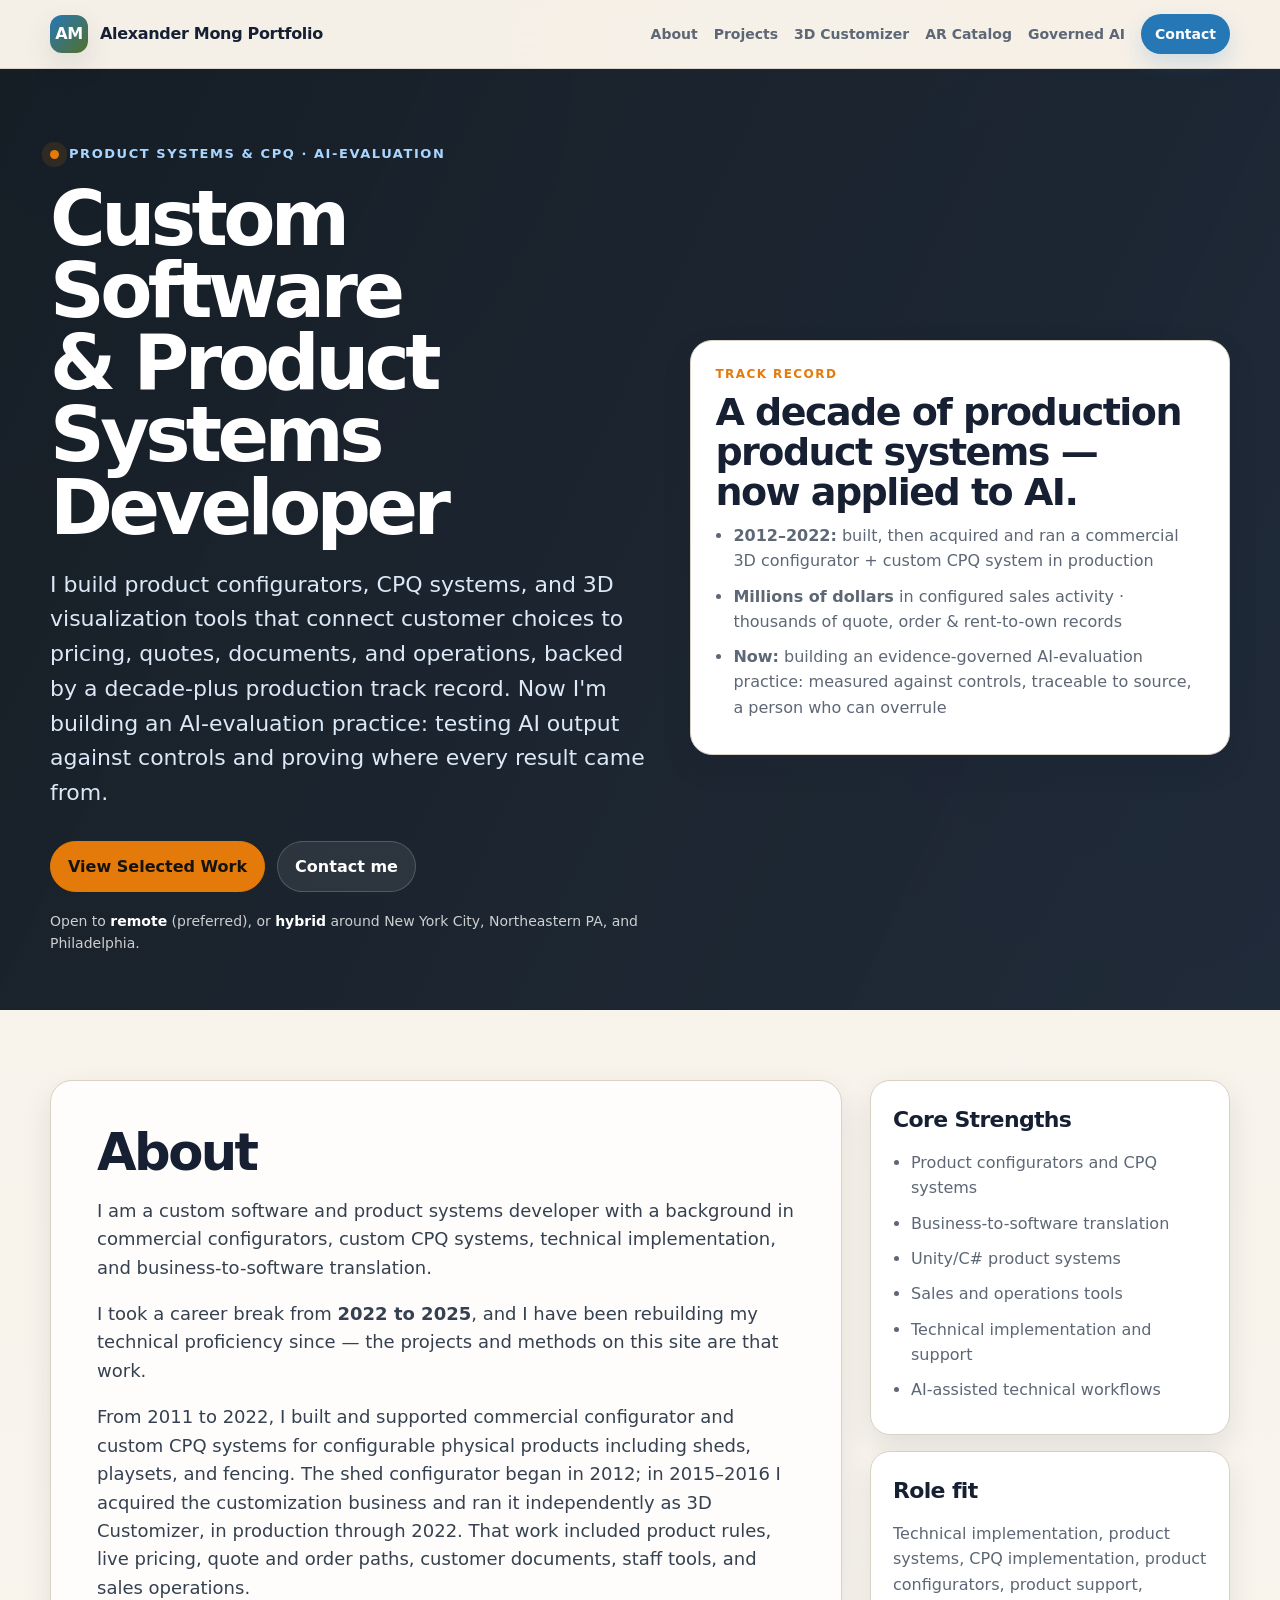
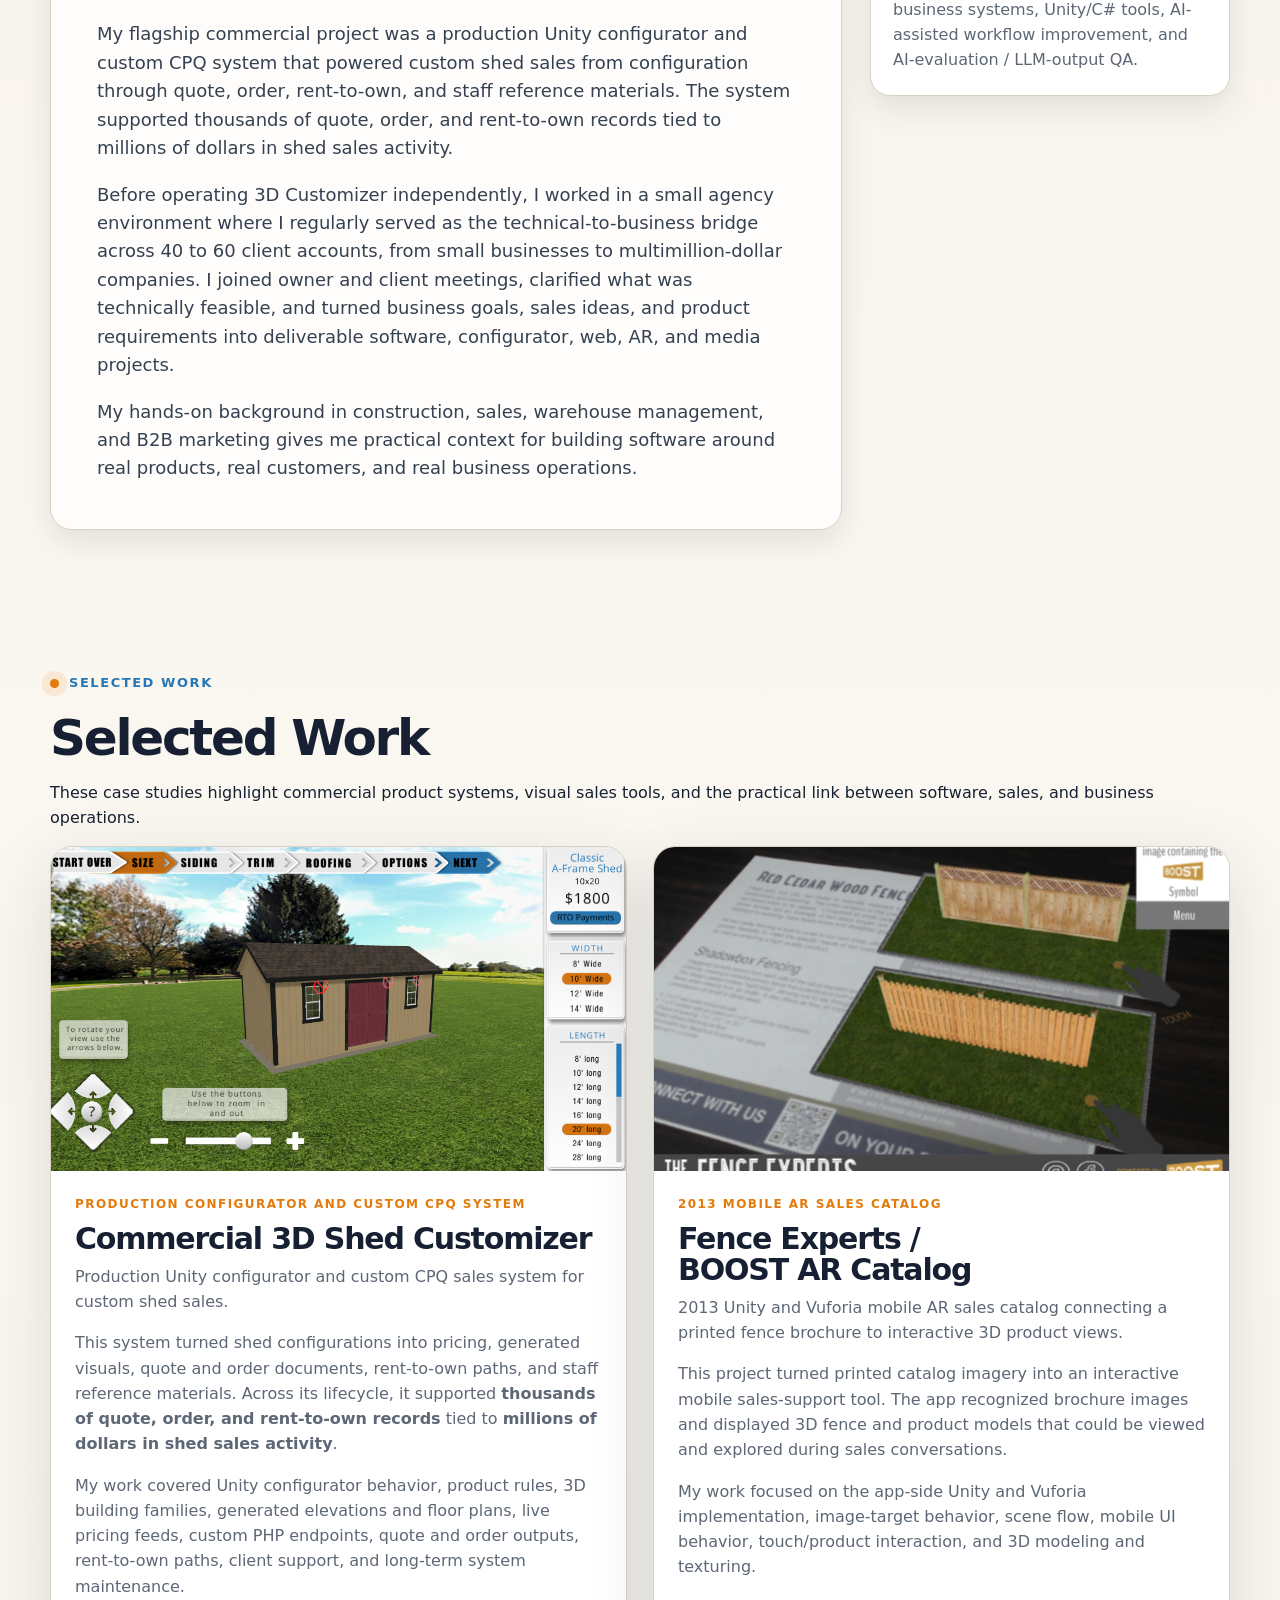
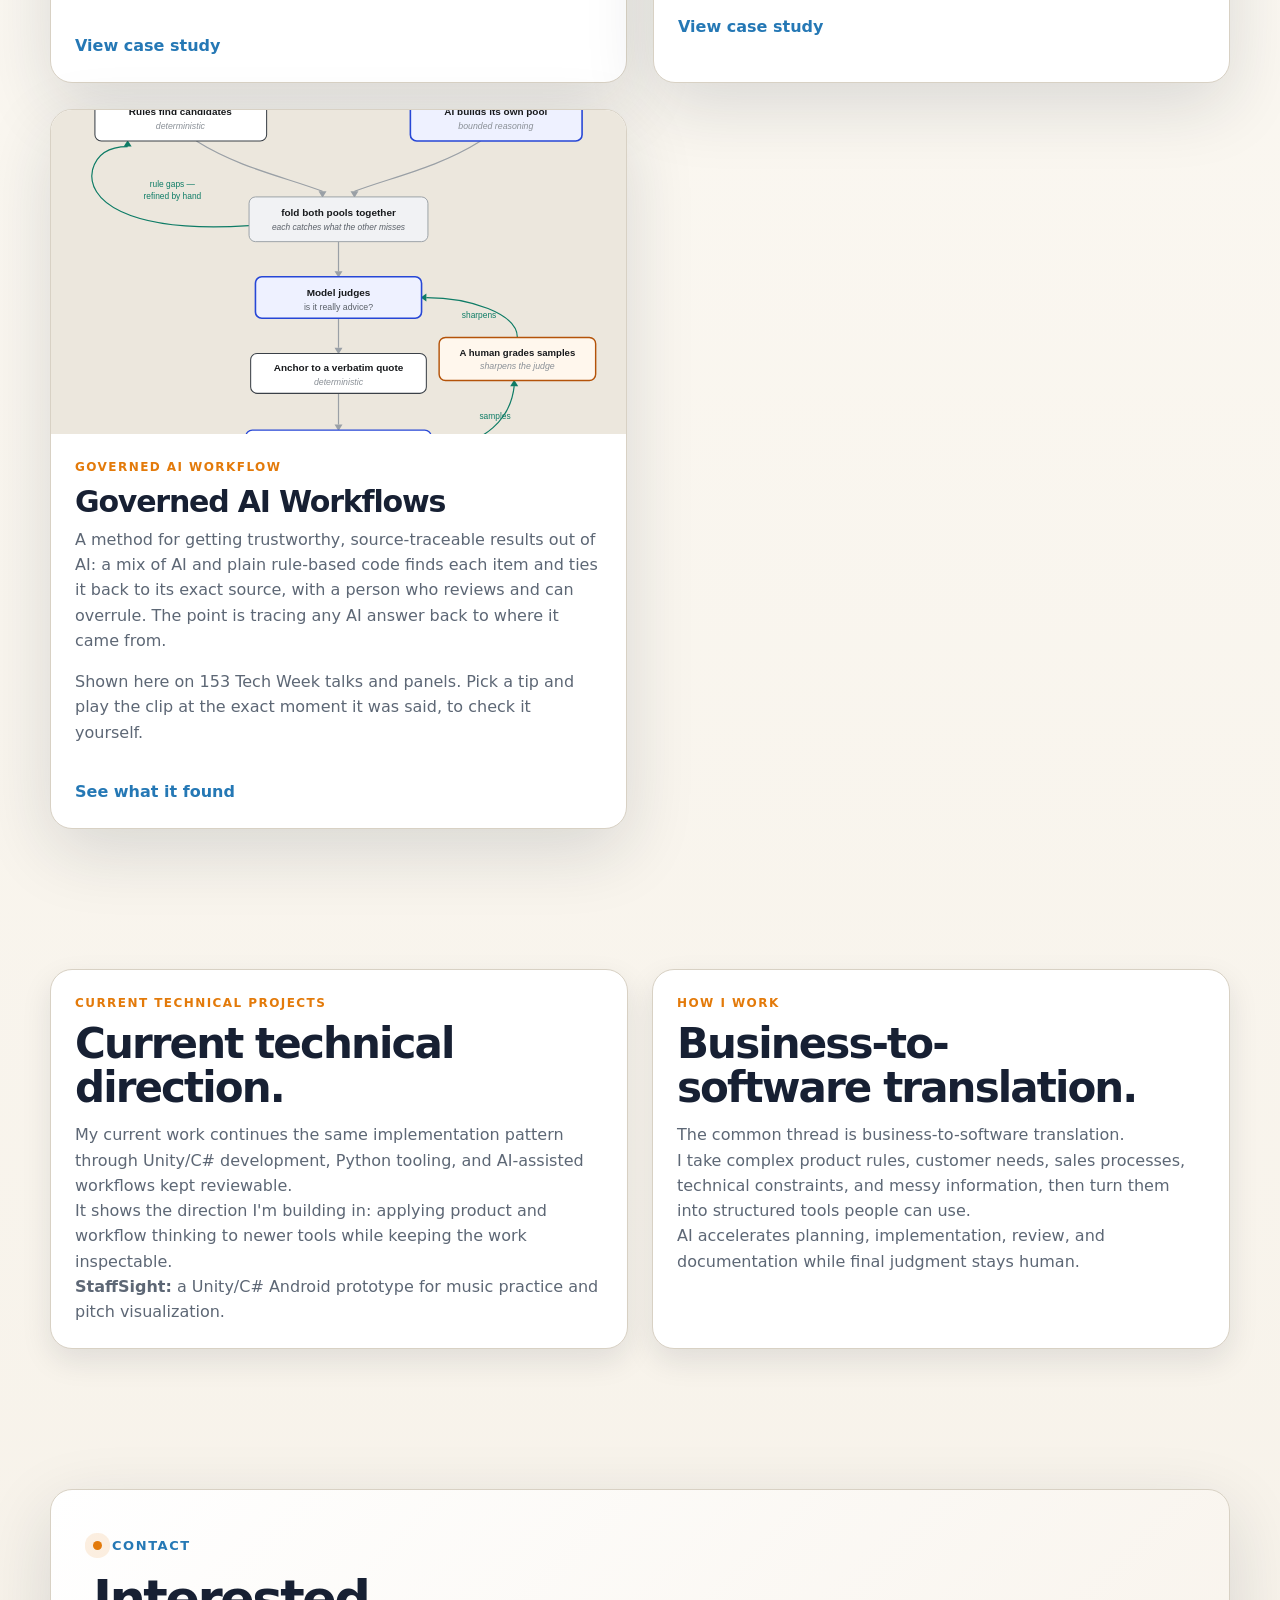
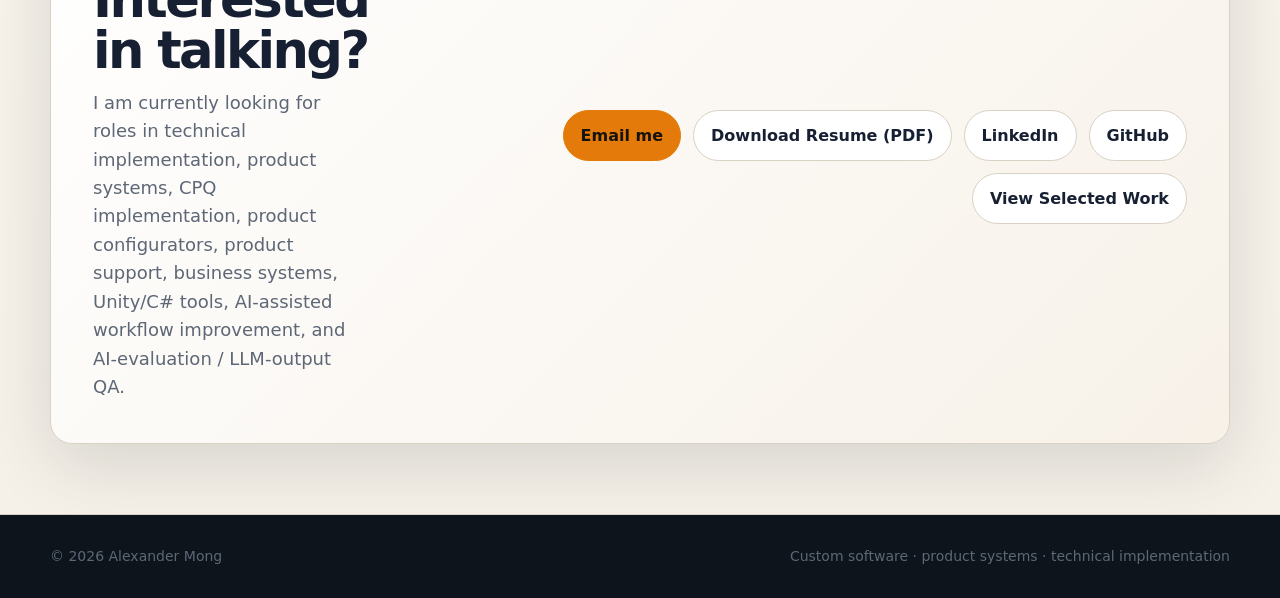
==== index.html @ f83076eb "Update resume and refine portfolio content - Update downloadable resume to the latest version - Home" ====
<!DOCTYPE html>
<html lang="en">
<head>
  <meta charset="utf-8" />
  <meta name="viewport" content="width=device-width, initial-scale=1" />
  <title>Alexander Mong - Custom Software & Product Systems Developer</title>
  <meta name="description" content="Portfolio landing page for Alexander Mong, a custom software and product systems developer focused on product configurators, CPQ systems, 3D product visualization tools, Unity/C# tools, and AI-assisted technical workflows." />
  <link rel="canonical" href="https://alexander-mong.github.io/index.html" />
  <meta property="og:type" content="website" />
  <meta property="og:site_name" content="Alexander Mong Portfolio" />
  <meta property="og:title" content="Alexander Mong - Custom Software & Product Systems Developer" />
  <meta property="og:description" content="Portfolio for Alexander Mong: custom software, product configurators, CPQ systems, 3D product visualization tools, Unity/C# tools, and AI-assisted technical workflows." />
  <meta property="og:url" content="https://alexander-mong.github.io/index.html" />
  <meta property="og:image" content="https://alexander-mong.github.io/assets/images/shed-customizer-3d-configuration.png" />
  <meta name="twitter:card" content="summary_large_image" />
  <meta name="twitter:image" content="https://alexander-mong.github.io/assets/images/shed-customizer-3d-configuration.png" />
  <script type="application/ld+json">
  {
    "@context": "https://schema.org",
    "@graph": [
      {
        "@type": "Person",
        "@id": "https://alexander-mong.github.io/#alex",
        "name": "Alexander Mong",
        "url": "https://alexander-mong.github.io/",
        "jobTitle": "Software & Product-Systems Developer · AI Workflows",
        "email": "alexandermong@gmail.com",
        "description": "Custom software and product-systems developer with a decade of commercial product configurators and custom CPQ systems, now building an AI-evaluation practice: testing AI output against controls and tracing every result to its source.",
        "knowsAbout": ["Product configurators", "Configure-Price-Quote (CPQ)", "Unity/C# product systems", "AI evaluation", "LLM-output QA", "Evidence governance", "Business-to-software translation"],
        "sameAs": ["https://github.com/Alexander-Mong", "https://www.linkedin.com/in/alexander-mong/"]
      },
      {
        "@type": "CreativeWork",
        "name": "Governed AI Workflows",
        "url": "https://alexander-mong.github.io/tech-week-advice.html",
        "creator": { "@id": "https://alexander-mong.github.io/#alex" },
        "about": "An evidence-governed AI text-analysis pipeline: a bounded LLM judge, pre-registered controls, source traceability, and a human who can overrule."
      },
      {
        "@type": "CreativeWork",
        "name": "Commercial 3D Shed Customizer",
        "url": "https://alexander-mong.github.io/projects/commercial-3d-shed-customizer.html",
        "creator": { "@id": "https://alexander-mong.github.io/#alex" },
        "about": "A production Unity/WebGL configurator and custom CPQ system for custom shed sales."
      }
    ]
  }
  </script>
  <link rel="stylesheet" href="assets/css/styles.css" />
</head>
<body id="top">
  <a class="skip-link" href="#main">Skip to content</a>
  <header class="site-header">
    <div class="wrap nav">
      <a class="brand" href="#top" aria-label="Portfolio home"><span class="brand-mark">AM</span><span>Alexander Mong Portfolio</span></a>
      <nav class="navlinks" aria-label="Main navigation">
        <a href="#about">About</a>
        <a href="#projects">Projects</a>
        <a href="projects/commercial-3d-shed-customizer.html">3D Customizer</a>
        <a href="projects/augmented-reality-catalog.html">AR Catalog</a>
        <a href="tech-week-advice.html">Governed AI</a>
        <a class="nav-cta" href="#contact">Contact</a>
      </nav>
    </div>
  </header>

  <main id="main">
    <section class="hero about-hero" id="about">
      <div class="wrap hero-grid about-hero-grid">
        <div>
          <div class="eyebrow">Product Systems &amp; CPQ &middot; AI-Evaluation</div>
          <h1>Custom Software & Product Systems Developer</h1>
          <p class="subtitle">I build product configurators, CPQ systems, and 3D visualization tools that connect customer choices to pricing, quotes, documents, and operations, backed by a decade-plus production track record. Now I'm building an AI-evaluation practice: testing AI output against controls and proving where every result came from.</p>
          <div class="hero-actions">
            <a class="btn primary" href="#projects">View Selected Work</a>
            <a class="btn light" href="#contact">Contact me</a>
          </div>
          <p style="margin:18px 0 0;font-size:14px;color:rgba(255,255,255,.78)">Open to <strong style="color:#fff">remote</strong> (preferred), or <strong style="color:#fff">hybrid</strong> around New York City, Northeastern PA, and Philadelphia.</p>
        </div>
        <aside class="paper-card about-card" aria-label="Track record at a glance">
          <div class="kicker">Track record</div>
          <h2>A decade of production product systems — now applied to AI.</h2>
          <ul class="clean-list">
            <li><strong>2012–2022:</strong> built, then acquired and ran a commercial 3D configurator + custom CPQ system in production</li>
            <li><strong>Millions of dollars</strong> in configured sales activity &middot; thousands of quote, order &amp; rent-to-own records</li>
            <li><strong>Now:</strong> building an evidence-governed AI-evaluation practice: measured against controls, traceable to source, a person who can overrule</li>
          </ul>
        </aside>
      </div>
    </section>

    <section class="section about-main-section">
      <div class="wrap about-layout">
        <article class="about-copy prose-card">
          <h2>About</h2>
          <p>I am a custom software and product systems developer with a background in commercial configurators, custom CPQ systems, technical implementation, and business-to-software translation.</p>

          <p>I took a career break from <strong>2022 to 2025</strong>, and I have been rebuilding my technical proficiency since &mdash; the projects and methods on this site are that work.</p>

          <p>From 2011 to 2022, I built and supported commercial configurator and custom CPQ systems for configurable physical products including sheds, playsets, and fencing. The shed configurator began in 2012; in 2015–2016 I acquired the customization business and ran it independently as 3D Customizer, in production through 2022. That work included product rules, live pricing, quote and order paths, customer documents, staff tools, and sales operations.</p>

          <p>My flagship commercial project was a production Unity configurator and custom CPQ system that powered custom shed sales from configuration through quote, order, rent-to-own, and staff reference materials. The system supported thousands of quote, order, and rent-to-own records tied to millions of dollars in shed sales activity.</p>

          <p>Before operating 3D Customizer independently, I worked in a small agency environment where I regularly served as the technical-to-business bridge across 40 to 60 client accounts, from small businesses to multimillion-dollar companies. I joined owner and client meetings, clarified what was technically feasible, and turned business goals, sales ideas, and product requirements into deliverable software, configurator, web, AR, and media projects.</p>

          <p>My hands-on background in construction, sales, warehouse management, and B2B marketing gives me practical context for building software around real products, real customers, and real business operations.</p>
        </article>

        <aside class="side-panel">
          <div class="side-card">
            <h3>Core Strengths</h3>
            <ul class="clean-list">
              <li>Product configurators and CPQ systems</li>
              <li>Business-to-software translation</li>
              <li>Unity/C# product systems</li>
              <li>Sales and operations tools</li>
              <li>Technical implementation and support</li>
              <li>AI-assisted technical workflows</li>
            </ul>
          </div>
          <div class="side-card">
            <h3>Role fit</h3>
            <p>Technical implementation, product systems, CPQ implementation, product configurators, product support, business systems, Unity/C# tools, AI-assisted workflow improvement, and AI-evaluation / LLM-output QA.</p>
          </div>
        </aside>
      </div>
    </section>

    <section class="section projects-section" id="projects">
      <div class="wrap">
        <div class="section-title">
          <div class="eyebrow dark">Selected Work</div>
          <h2>Selected Work</h2>
          <p>These case studies highlight commercial product systems, visual sales tools, and the practical link between software, sales, and business operations.</p>
        </div>

        <div class="project-grid">
          <article class="project-card feature-card">
            <a href="projects/commercial-3d-shed-customizer.html" aria-label="Open Commercial 3D Shed Customizer case study">
              <img src="assets/images/shed-customizer-3d-configuration.png" alt="3D shed customizer interface showing a configured shed and sales workflow controls." />
            </a>
            <div class="project-card-body">
              <div class="kicker">Production configurator and custom CPQ system</div>
              <h3><a href="projects/commercial-3d-shed-customizer.html">Commercial 3D Shed Customizer</a></h3>
              <p>Production Unity configurator and custom CPQ sales system for custom shed sales.</p>
              <p>This system turned shed configurations into pricing, generated visuals, quote and order documents, rent-to-own paths, and staff reference materials. Across its lifecycle, it supported <strong>thousands of quote, order, and rent-to-own records</strong> tied to <strong>millions of dollars in shed sales activity</strong>.</p>
              <p>My work covered Unity configurator behavior, product rules, 3D building families, generated elevations and floor plans, live pricing feeds, custom PHP endpoints, quote and order outputs, rent-to-own paths, client support, and long-term system maintenance.</p>
              <a class="text-link" href="projects/commercial-3d-shed-customizer.html">View case study</a>
            </div>
          </article>

          <article class="project-card feature-card">
            <a href="projects/augmented-reality-catalog.html" aria-label="Open Fence Experts / BOOST AR Catalog case study">
              <img src="assets/images/ar-catalog/ar-brochure-overlay.png" alt="Mobile augmented reality catalog view showing a fence model over printed brochure imagery." />
            </a>
            <div class="project-card-body">
              <div class="kicker">2013 mobile AR sales catalog</div>
              <h3><a href="projects/augmented-reality-catalog.html">Fence Experts / BOOST AR Catalog</a></h3>
              <p>2013 Unity and Vuforia mobile AR sales catalog connecting a printed fence brochure to interactive 3D product views.</p>
              <p>This project turned printed catalog imagery into an interactive mobile sales-support tool. The app recognized brochure images and displayed 3D fence and product models that could be viewed and explored during sales conversations.</p>
              <p>My work focused on the app-side Unity and Vuforia implementation, image-target behavior, scene flow, mobile UI behavior, touch/product interaction, and 3D modeling and texturing.</p>
              <a class="text-link" href="projects/augmented-reality-catalog.html">View case study</a>
            </div>
          </article>

          <article class="project-card feature-card">
            <a href="tech-week-advice.html" aria-label="Open Governed AI Workflows advice and predictions">
              <img src="projects/governed-ai-workflows/diagrams/division-of-labor.v3.svg" alt="Division-of-labor diagram: deterministic rules and an AI lens fold together, a model judges each candidate, findings are anchored to verbatim quotes, and a person reviews before promotion." />
            </a>
            <div class="project-card-body">
              <div class="kicker">Governed AI workflow</div>
              <h3><a href="tech-week-advice.html">Governed AI Workflows</a></h3>
              <p>A method for getting trustworthy, source-traceable results out of AI: a mix of AI and plain rule-based code finds each item and ties it back to its exact source, with a person who reviews and can overrule. The point is tracing any AI answer back to where it came from.</p>
              <p>Shown here on 153 Tech Week talks and panels. Pick a tip and play the clip at the exact moment it was said, to check it yourself.</p>
              <a class="text-link" href="tech-week-advice.html">See what it found</a>
            </div>
          </article>
        </div>
      </div>
    </section>

    <section class="section current-direction-section">
      <div class="wrap two-col-cards">
        <article class="paper-card light-card">
          <div class="kicker">Current Technical Projects</div>
          <h2>Current technical direction.</h2>
          <p>My current work continues the same implementation pattern through Unity/C# development, Python tooling, and AI-assisted workflows kept reviewable.</p>
          <p>It shows the direction I'm building in: applying product and workflow thinking to newer tools while keeping the work inspectable.</p>
          <p><strong>StaffSight:</strong> a Unity/C# Android prototype for music practice and pitch visualization.</p>
        </article>
        <article class="paper-card light-card">
          <div class="kicker">How I Work</div>
          <h2>Business-to-software translation.</h2>
          <p>The common thread is business-to-software translation.</p>
          <p>I take complex product rules, customer needs, sales processes, technical constraints, and messy information, then turn them into structured tools people can use.</p>
          <p>AI accelerates planning, implementation, review, and documentation while final judgment stays human.</p>
        </article>
      </div>
    </section>

    <section class="section contact-section" id="contact">
      <div class="wrap contact-card">
        <div>
          <div class="eyebrow dark">Contact</div>
          <h2>Interested in talking?</h2>
          <p>I am currently looking for roles in technical implementation, product systems, CPQ implementation, product configurators, product support, business systems, Unity/C# tools, AI-assisted workflow improvement, and AI-evaluation / LLM-output QA.</p>
        </div>
        <div class="contact-actions">
          <a class="btn primary dark-btn" href="mailto:alexandermong@gmail.com">Email me</a>
          <a class="btn outline-btn" href="assets/docs/Alexander_Mong_Resume.pdf">Download Resume (PDF)</a>
          <a class="btn outline-btn" href="https://www.linkedin.com/in/alexander-mong/">LinkedIn</a>
          <a class="btn outline-btn" href="https://github.com/Alexander-Mong">GitHub</a>
          <a class="btn outline-btn" href="#projects">View Selected Work</a>
        </div>
      </div>
    </section>
  </main>

  <footer class="site-footer">
    <div class="wrap footer-inner">
      <span>&copy; 2026 Alexander Mong</span>
      <span>Custom software &middot; product systems &middot; technical implementation</span>
    </div>
  </footer>
</body>
</html>
---- assets/css/styles.css ----
:root{--ink:#172033;--muted:#5d6775;--paper:#f6f1e8;--card:#fff;--line:#d8d1c4;--dark:#101820;--dark2:#172232;--blue:#2578b5;--orange:#e37a0a;--green:#556f2c;--gold:#c99a39;--shadow:0 22px 70px rgba(23,32,51,.14);--softshadow:0 12px 30px rgba(23,32,51,.1);--radius:22px;--max:1180px}*{box-sizing:border-box}html{scroll-behavior:smooth}body{margin:0;color:var(--ink);background:radial-gradient(circle at 13% 0%,rgba(37,120,181,.1),transparent 34rem),radial-gradient(circle at 92% 8%,rgba(37,120,181,.1),transparent 34rem),linear-gradient(180deg,var(--paper),#fbf8f2 52%,var(--paper));font-family:ui-sans-serif,system-ui,-apple-system,BlinkMacSystemFont,"Segoe UI",Roboto,Arial,"Helvetica Neue",sans-serif;line-height:1.58}a{color:inherit;text-decoration:none}img{max-width:100%;display:block}button,input,textarea,select{font:inherit}.wrap{width:min(var(--max),calc(100% - 40px));margin:0 auto}.skip-link{position:absolute;left:-999px;top:12px;background:white;color:var(--ink);padding:10px 14px;border-radius:999px;z-index:999}.skip-link:focus{left:12px}.site-header{position:sticky;top:0;z-index:60;background:rgba(246,241,232,.88);backdrop-filter:blur(16px);border-bottom:1px solid rgba(216,209,196,.86)}.nav{min-height:68px;display:flex;align-items:center;justify-content:space-between;gap:18px}.brand{display:flex;align-items:center;gap:12px;font-weight:850;letter-spacing:-.02em}.brand-mark{width:38px;height:38px;border-radius:12px;background:linear-gradient(135deg,var(--blue),var(--green));color:white;display:grid;place-items:center;box-shadow:var(--softshadow)}.navlinks{display:flex;align-items:center;gap:16px;color:var(--muted);font-size:14px;font-weight:650}.navlinks a:hover{color:var(--blue)}.nav-cta{background:var(--blue);color:white!important;border-radius:999px;padding:9px 14px;box-shadow:0 10px 22px rgba(37,120,181,.18)}.hero{background:linear-gradient(115deg,rgba(16,24,32,.97),rgba(23,34,50,.96)),radial-gradient(circle at 10% 0%,rgba(37,120,181,.22),transparent 28rem);color:white;padding:72px 0 56px;overflow:hidden;position:relative}.hero:after{display:none}.hero-grid{position:relative;z-index:1;display:grid;grid-template-columns:.88fr 1.12fr;gap:44px;align-items:center}.eyebrow{display:inline-flex;align-items:center;gap:10px;color:#a9d6ff;font-size:13px;text-transform:uppercase;letter-spacing:.12em;font-weight:850;margin-bottom:18px}.eyebrow:before{content:"";width:9px;height:9px;border-radius:999px;background:var(--orange);box-shadow:0 0 0 8px rgba(227,122,10,.12)}h1,h2,h3{text-wrap:balance}h1{margin:0;font-size:clamp(42px,6vw,76px);line-height:.95;letter-spacing:-.06em}.subtitle{margin:24px 0 0;color:#dbe8f7;font-size:clamp(18px,2vw,22px);max-width:760px}.hero-actions{display:flex;flex-wrap:wrap;gap:12px;margin-top:30px}.btn{display:inline-flex;align-items:center;justify-content:center;gap:8px;padding:12px 17px;border-radius:999px;border:1px solid rgba(255,255,255,.18);color:white;font-weight:800;transition:transform .16s ease,box-shadow .16s ease,background .16s ease}.btn:hover{transform:translateY(-1px);box-shadow:0 12px 28px rgba(0,0,0,.22)}.btn.primary{background:var(--orange);border-color:var(--orange);color:#16130d}.btn.light{background:rgba(255,255,255,.08)}.badge-row{display:flex;flex-wrap:wrap;gap:8px;margin-top:22px}.badge{display:inline-flex;align-items:center;padding:7px 10px;border-radius:999px;border:1px solid rgba(255,255,255,.16);background:rgba(255,255,255,.07);color:#f4fbff;font-size:12px;font-weight:780}.media-frame{background:white;border:1px solid var(--line);border-radius:var(--radius);padding:10px;box-shadow:var(--softshadow)}.hero .media-frame{background:rgba(255,255,255,.06);border-color:rgba(255,255,255,.16);box-shadow:0 30px 100px rgba(0,0,0,.28)}.media-frame img{width:100%;height:auto;object-fit:contain;border-radius:calc(var(--radius) - 8px);background:transparent}.hero .media-frame img{border:1px solid rgba(255,255,255,.12)}.caption{color:var(--muted);font-size:14px;margin-top:10px}.hero .caption{color:#c8d9ea;margin:11px 3px 0}.zoomable{cursor:zoom-in}.zoom-hint{display:inline-flex;align-items:center;gap:6px;margin-top:8px;color:#1d5f91;font-size:13px;font-weight:750}.section{padding:70px 0}.section.compact{padding:48px 0}.section-head{display:flex;justify-content:space-between;align-items:flex-end;gap:28px;margin-bottom:28px}.kicker{color:var(--blue);font-weight:900;font-size:13px;text-transform:uppercase;letter-spacing:.12em;margin-bottom:9px}h2{margin:0;font-size:clamp(30px,4.2vw,50px);line-height:1.04;letter-spacing:-.045em}h3{letter-spacing:-.025em}.section-note{max-width:440px;color:var(--muted);margin:0}.overview{display:grid;grid-template-columns:.92fr 1.08fr;gap:28px;align-items:start}.lede-card,.paper-card{background:var(--card);border:1px solid var(--line);border-radius:var(--radius);padding:24px;box-shadow:var(--softshadow)}.lede-card p{font-size:18px;color:var(--muted);margin:16px 0 0}.summary-grid{display:grid;grid-template-columns:1fr 1fr;gap:12px}.summary-item{background:#fbf8f2;border:1px solid var(--line);border-radius:18px;padding:16px}.summary-item strong{display:block;margin-bottom:5px}.summary-item span{color:var(--muted);font-size:14px}.example-strip{display:grid;grid-template-columns:repeat(3,1fr);gap:18px;margin-top:28px}.product-card{background:var(--card);border:1px solid var(--line);border-radius:20px;padding:10px;box-shadow:var(--softshadow)}.product-card img{width:100%;height:auto;max-height:235px;object-fit:contain;border-radius:12px}.product-card strong{display:block;margin:12px 4px 3px}.product-card span{color:var(--muted);font-size:14px;display:block;margin:0 4px 4px}.split{display:grid;grid-template-columns:.9fr 1.1fr;gap:24px;align-items:center}.split.reverse{grid-template-columns:1.1fr .9fr}.paper-card h3{margin:0 0 11px;font-size:24px}.paper-card p{color:var(--muted);margin:0 0 14px}.list{margin:0;padding-left:19px;color:var(--muted)}.list li{margin:8px 0}.workflow-grid{display:grid;grid-template-columns:repeat(5,1fr);gap:14px;margin-top:20px}.workflow-card{background:white;border:1px solid var(--line);border-radius:20px;padding:10px;box-shadow:var(--softshadow)}.workflow-card img{width:100%;max-height:145px;height:auto;object-fit:contain;border-radius:12px}.workflow-card strong{display:block;margin:10px 3px 2px;font-size:14px}.workflow-card span{display:block;color:var(--muted);font-size:12.5px;margin:0 3px 3px}.callouts{display:grid;gap:10px;margin-top:18px}.callout{display:grid;grid-template-columns:30px 1fr;gap:12px;background:#fbf8f2;border:1px solid var(--line);border-radius:16px;padding:13px}.icon{width:30px;height:30px;border-radius:999px;display:grid;place-items:center;color:white;background:var(--blue);font-weight:950}.callout:nth-child(2) .icon{background:var(--orange)}.callout:nth-child(3) .icon{background:var(--green)}.callout strong{display:block}.callout span{color:var(--muted);font-size:14px}.output-grid{display:grid;grid-template-columns:1.04fr .96fr;gap:20px;align-items:start}.output-stack{display:grid;gap:20px}.large-output img{max-height:850px;object-fit:contain}.note{background:#fffaf0;color:#6b4a00;border:1px solid #e9ce86;border-radius:16px;padding:12px 14px;font-size:14px;margin-top:16px}.dark-band{background:linear-gradient(135deg,var(--dark),var(--dark2));color:white;padding:68px 0}.dark-band .kicker{color:#a9d6ff}.dark-band .section-note,.dark-band .caption,.dark-band p,.dark-band li{color:#c7d7e8}.dark-band .paper-card{background:rgba(255,255,255,.06);border-color:rgba(255,255,255,.14);box-shadow:0 20px 70px rgba(0,0,0,.22)}.two-col{display:grid;grid-template-columns:1fr 1fr;gap:20px}.owned{border-top:5px solid var(--blue)}.boundary{border-top:5px solid var(--gold)}.lineage{display:grid;grid-template-columns:1.08fr .92fr;gap:24px;align-items:start}.related{display:grid;grid-template-columns:repeat(3,1fr);gap:18px}.related .paper-card{min-height:220px}.tagline{display:inline-flex;padding:6px 10px;border-radius:999px;background:#edf5fb;color:#1d5f91;font-size:12px;font-weight:800;margin-bottom:14px}.contact{text-align:center;padding:78px 0 92px}.contact h2{max-width:820px;margin:0 auto}.contact p{color:var(--muted);max-width:670px;margin:18px auto 26px;font-size:18px}.contact .btn{color:var(--ink);border-color:var(--line);background:white}.contact .btn.primary{color:white;background:var(--blue);border-color:var(--blue)}.site-footer{padding:26px 0;background:#0d141c;color:#b9c7d8;font-size:14px}.footer-row{display:flex;flex-wrap:wrap;justify-content:space-between;gap:16px}.lightbox{position:fixed;inset:0;z-index:200;display:none;align-items:center;justify-content:center;padding:28px;background:rgba(6,10,14,.88)}.lightbox[aria-hidden=false]{display:flex}.lightbox-inner{width:min(96vw,1320px);max-height:92vh;display:grid;gap:12px}.lightbox-top{display:flex;justify-content:space-between;align-items:center;gap:12px;color:white}.lightbox-title{margin:0;font-size:16px;font-weight:780}.lightbox-close{border:1px solid rgba(255,255,255,.28);background:rgba(255,255,255,.08);color:white;border-radius:999px;padding:9px 13px;cursor:pointer}.lightbox-close:hover{background:rgba(255,255,255,.16)}.lightbox-img-wrap{background:white;border-radius:18px;padding:10px;overflow:auto;max-height:calc(92vh - 62px)}.lightbox img{width:auto;max-width:100%;max-height:calc(92vh - 88px);object-fit:contain;margin:0 auto;border-radius:10px}.lightbox-caption{color:#d7e4f2;margin:0;font-size:14px}@media(max-width:1080px){.nav{flex-wrap:wrap;padding:10px 0;min-height:0;gap:10px}.navlinks{display:flex;flex-wrap:wrap;gap:6px;width:100%;font-size:12.5px;padding-bottom:2px}.navlinks a{padding:6px 11px;border-radius:999px;border:1px solid rgba(216,209,196,.7);background:rgba(255,255,255,.7);white-space:nowrap;box-shadow:none}.navlinks .nav-cta{background:var(--blue);color:white!important;border-color:var(--blue);padding:6px 12px}.hero-grid,.overview,.split,.split.reverse,.output-grid,.lineage,.two-col{grid-template-columns:1fr}.workflow-grid{grid-template-columns:1fr 1fr}.related{grid-template-columns:1fr}}@media(max-width:680px){.wrap{width:min(var(--max),calc(100% - 24px))}.hero{padding:48px 0 42px}.section{padding:48px 0}.section-head{display:block}.section-note{margin-top:12px}.summary-grid,.example-strip,.workflow-grid{grid-template-columns:1fr}.media-frame,.product-card,.workflow-card{padding:7px}}


/* AR Catalog page additions */
.hero.ar-hero{background:linear-gradient(115deg,rgba(15,22,29,.98),rgba(24,34,45,.96)),radial-gradient(circle at 78% 8%,rgba(201,154,57,.18),transparent 28rem),radial-gradient(circle at 12% 20%,rgba(85,111,44,.18),transparent 30rem)}
.hero.ar-hero h1{max-width:760px}.source-list{display:grid;gap:8px;margin:16px 0 0;padding:0;list-style:none}.source-list li{border:1px solid var(--line);background:#fff;padding:12px 14px;border-radius:14px;color:var(--muted);font-size:14px}.source-list a{color:#1d5f91;font-weight:800;text-decoration:underline;text-underline-offset:3px}.simple-flow{display:grid;grid-template-columns:repeat(5,1fr);gap:12px;margin:20px 0}.flow-step{position:relative;background:#fff;border:1px solid var(--line);border-radius:18px;padding:16px;box-shadow:var(--softshadow);min-height:124px}.flow-step:not(:last-child):after{content:"→";position:absolute;right:-16px;top:42%;font-size:24px;color:var(--gold);font-weight:900;z-index:2}.flow-num{display:inline-grid;place-items:center;width:30px;height:30px;border-radius:999px;background:var(--green);color:#fff;font-weight:900;margin-bottom:10px}.flow-step strong{display:block;line-height:1.2}.flow-step span{display:block;color:var(--muted);font-size:13px;margin-top:6px}.at-a-glance{display:grid;grid-template-columns:repeat(4,1fr);gap:12px}.glance-item{background:#fbf8f2;border:1px solid var(--line);border-radius:18px;padding:15px}.glance-item strong{display:block;font-size:13px;text-transform:uppercase;letter-spacing:.08em;color:var(--blue);margin-bottom:5px}.glance-item span{color:var(--ink);font-weight:700}.media-row{display:grid;grid-template-columns:repeat(3,1fr);gap:18px;align-items:start}.launch-note{background:#fff;border:1px solid var(--line);border-radius:var(--radius);padding:18px;box-shadow:var(--softshadow)}.launch-note blockquote{margin:0;padding:0 0 0 16px;border-left:4px solid var(--gold);color:var(--ink);font-size:18px;line-height:1.45}.launch-note .date{margin-top:12px;color:var(--muted);font-size:14px;font-weight:750}.video-note{border:2px dashed rgba(37,120,181,.35);background:linear-gradient(135deg,#fff,#f4f8fb);border-radius:var(--radius);padding:28px;text-align:center;box-shadow:var(--softshadow)}.video-note .play{width:72px;height:72px;border-radius:999px;background:var(--blue);color:#fff;display:grid;place-items:center;margin:0 auto 14px;font-size:30px;box-shadow:0 12px 30px rgba(37,120,181,.22)}.video-note p{color:var(--muted);max-width:650px;margin:8px auto}.timeline-mini{display:grid;grid-template-columns:repeat(3,1fr);gap:14px;margin-top:18px}.timeline-mini div{background:rgba(255,255,255,.06);border:1px solid rgba(255,255,255,.14);border-radius:18px;padding:16px}.timeline-mini strong{display:block;color:white;font-size:20px}.timeline-mini span{color:#c7d7e8;font-size:14px}.source-note{font-size:13px;color:#c7d7e8;margin-top:20px}.source-note a{color:#dceeff;text-decoration:underline;text-underline-offset:3px}.status-note{background:#eef5ed;border:1px solid #c8dabb;color:#354727;border-radius:16px;padding:13px 15px;margin-top:18px;font-size:14px}.footnote{font-size:13px;color:var(--muted)}.inline-link{color:#1d5f91;text-decoration:underline;text-underline-offset:3px;font-weight:800}.related .paper-card a{color:#1d5f91;text-decoration:underline;text-underline-offset:3px;font-weight:800}.site-note{background:#fffaf0;border:1px solid #e9ce86;color:#6b4a00;border-radius:16px;padding:12px 14px;font-size:14px;margin-top:14px}
@media(max-width:1080px){.at-a-glance{grid-template-columns:1fr 1fr}.media-row,.simple-flow,.timeline-mini{grid-template-columns:1fr}.flow-step:not(:last-child):after{content:"↓";right:auto;left:50%;transform:translateX(-50%);top:auto;bottom:-22px;background:#fbf8f2;border-radius:999px;padding:0 7px}.simple-flow{gap:24px}}
@media(max-width:680px){.at-a-glance{grid-template-columns:1fr}.media-row{gap:14px}.video-note{padding:20px}.timeline-mini strong{font-size:18px}}

/* AR Catalog focused page updates */
.hero-copy{color:#dbe8f7;margin:18px 0 0;max-width:740px}.hero-media img{max-height:620px;object-fit:contain}.snapshot-mini{display:grid;grid-template-columns:1fr 1fr;gap:10px;margin-top:22px}.snapshot-mini div{border:1px solid rgba(255,255,255,.16);background:rgba(255,255,255,.07);border-radius:16px;padding:12px}.snapshot-mini strong{display:block;color:#a9d6ff;font-size:12px;text-transform:uppercase;letter-spacing:.08em;margin-bottom:4px}.snapshot-mini span{display:block;color:#f4fbff;font-size:13px;line-height:1.35}.section-intro{max-width:860px;color:var(--muted);margin:0 0 22px}.video-layout{display:grid;grid-template-columns:1.15fr .85fr;gap:22px;align-items:start}.video-card{margin:0;background:rgba(255,255,255,.06);border:1px solid rgba(255,255,255,.14);border-radius:var(--radius);padding:10px;box-shadow:0 22px 70px rgba(0,0,0,.2)}.video-card video{width:100%;display:block;border-radius:calc(var(--radius) - 8px);background:#000}.flow-card h3{margin-top:0}.flow-row{display:grid;gap:10px;margin-top:16px}.flow-row span{position:relative;display:block;background:#fbf8f2;border:1px solid var(--line);border-radius:14px;padding:11px 12px;font-weight:800;color:var(--ink)}.flow-row span:not(:last-child)::after{content:"↓";position:absolute;right:14px;color:var(--gold);font-weight:950}.two-cards{grid-template-columns:1fr 1fr}.two-cards .product-card img{max-height:360px}.rollout-frame img{max-height:650px;object-fit:contain}.related-single{max-width:760px}.dark-band .flow-card{background:rgba(255,255,255,.95);color:var(--ink);border-color:rgba(255,255,255,.25)}.dark-band .flow-card p{color:var(--muted)}
@media(max-width:1080px){.video-layout{grid-template-columns:1fr}.two-cards{grid-template-columns:1fr}.snapshot-mini{grid-template-columns:1fr 1fr}}
@media(max-width:680px){.snapshot-mini{grid-template-columns:1fr}.hero-copy{font-size:15px}.two-cards .product-card img{max-height:none}}


/* AR Catalog: compact responsive process strip */
.flow-strip{
  display:flex;
  align-items:stretch;
  gap:8px;
  margin-top:18px;
  width:100%;
}
.flow-step{
  flex:1 1 0;
  min-width:0;
  background:#fbf8f2;
  border:1px solid var(--line);
  border-radius:16px;
  padding:12px 10px;
  color:var(--ink);
  font-weight:850;
  line-height:1.18;
  text-align:center;
  display:flex;
  flex-direction:column;
  align-items:center;
  justify-content:center;
  gap:6px;
  box-shadow:0 8px 24px rgba(31,47,66,.08);
}
.step-num{
  width:24px;
  height:24px;
  border-radius:999px;
  display:grid;
  place-items:center;
  background:var(--gold);
  color:#261800;
  font-size:12px;
  font-weight:950;
}
.flow-arrow{
  display:flex;
  align-items:center;
  justify-content:center;
  color:var(--gold);
  font-size:24px;
  font-weight:950;
  padding:0 1px;
}
@media(max-width:980px){
  .flow-strip{flex-direction:column;gap:8px;max-width:520px;margin-left:auto;margin-right:auto;}
  .flow-arrow{transform:rotate(90deg);font-size:20px;height:12px;}
  .flow-step{flex-direction:row;text-align:left;justify-content:flex-start;padding:11px 13px;}
}


/* AR Catalog: give workflow the full demo width instead of squeezing it beside the video */
.video-layout.flow-below{
  grid-template-columns:1fr;
  max-width:1040px;
  margin:0 auto;
}
.video-layout.flow-below .flow-card{
  margin-top:0;
}
.video-layout.flow-below .flow-card h3,
.video-layout.flow-below .flow-card p{
  max-width:860px;
}


/* About landing page additions */
.about-hero-grid{grid-template-columns:1.05fr .95fr}.about-card{color:var(--ink)}.about-card h2{margin:6px 0 10px;font-size:clamp(26px,3vw,38px);line-height:1.05;letter-spacing:-.04em}.about-card p{color:var(--muted);margin:0}.dark-badges .badge{background:#eef4f8;border-color:#d7e4ec;color:#284256}.eyebrow.dark{color:var(--blue)}.eyebrow.dark:before{background:var(--orange)}.about-main-section{padding-top:70px}.about-layout{display:grid;grid-template-columns:minmax(0,1fr) 360px;gap:28px;align-items:start}.prose-card{background:rgba(255,255,255,.82);border:1px solid var(--line);border-radius:var(--radius);box-shadow:var(--softshadow);padding:clamp(24px,4vw,46px)}.prose-card h2{margin:0 0 18px;font-size:clamp(34px,4vw,52px);letter-spacing:-.05em;line-height:1}.prose-card p{font-size:18px;color:#354150;margin:0 0 18px}.prose-card p:last-child{margin-bottom:0}.side-panel{display:grid;gap:16px;position:sticky;top:88px}.side-card{background:#fff;border:1px solid var(--line);border-radius:20px;box-shadow:var(--softshadow);padding:22px}.side-card h3{margin:0 0 12px;font-size:22px;letter-spacing:-.03em}.side-card p{color:var(--muted);margin:0}.clean-list{margin:0;padding-left:18px;color:var(--muted)}.clean-list li{margin:0 0 10px}.projects-section{padding-top:70px}.project-grid{display:grid;grid-template-columns:repeat(2,minmax(0,1fr));gap:26px}.feature-card{overflow:hidden;background:white;border:1px solid var(--line);border-radius:var(--radius);box-shadow:var(--shadow)}.feature-card>a img{width:100%;aspect-ratio:16/9;object-fit:cover;background:#ece7dd}.project-card-body{padding:24px}.project-card-body h3{font-size:30px;line-height:1.04;letter-spacing:-.04em;margin:8px 0 10px}.project-card-body p{color:var(--muted);margin:0 0 16px}.text-link{display:inline-flex;margin-top:18px;font-weight:850;color:var(--blue)}.two-col-cards{display:grid;grid-template-columns:repeat(2,minmax(0,1fr));gap:24px}.light-card{color:var(--ink)}.light-card h2{font-size:clamp(28px,3.3vw,42px);line-height:1.05;letter-spacing:-.045em;margin:8px 0 12px}.light-card p{color:var(--muted);margin:0}.contact-card{display:grid;grid-template-columns:1fr auto;gap:28px;align-items:center;background:linear-gradient(135deg,#fff,#f7f1e8);border:1px solid var(--line);border-radius:var(--radius);box-shadow:var(--shadow);padding:clamp(24px,4vw,42px)}.contact-card h2{font-size:clamp(32px,4vw,52px);line-height:1;letter-spacing:-.05em;margin:0 0 12px}.contact-card p{max-width:760px;margin:0;color:var(--muted);font-size:18px}.contact-actions{display:flex;flex-wrap:wrap;gap:12px;justify-content:flex-end}.dark-btn{border-color:var(--orange)!important}.outline-btn{color:var(--ink);border-color:var(--line);background:white}.site-footer{padding:30px 0;border-top:1px solid var(--line);color:var(--muted)}.footer-inner{display:flex;justify-content:space-between;gap:16px;flex-wrap:wrap;font-size:14px}.kicker{font-size:12px;text-transform:uppercase;letter-spacing:.12em;font-weight:850;color:var(--orange)}
@media (max-width: 920px){.about-hero-grid,.about-layout,.project-grid,.two-col-cards,.contact-card{grid-template-columns:1fr}.side-panel{position:static}.contact-actions{justify-content:flex-start}.navlinks{gap:10px;flex-wrap:wrap;justify-content:flex-end}.hero{padding:56px 0 44px}}
@media (max-width: 620px){html,body{max-width:100%;overflow-x:hidden}.wrap{width:calc(100vw - 28px);max-width:calc(100vw - 28px)}.nav{align-items:flex-start;flex-direction:column;padding:12px 0}.navlinks{justify-content:flex-start;width:100%;max-width:100%;flex-wrap:wrap}.navlinks a{white-space:normal}h1{font-size:clamp(34px,10vw,40px);line-height:1.05;letter-spacing:-.035em}.prose-card,.side-card,.contact-card{border-radius:18px}.prose-card p{font-size:16.5px}.hero .subtitle,.about-card p,.prose-card p,.side-card p,.clean-list,.project-card-body p,.light-card p,.contact-card p{overflow-wrap:break-word}.project-card-body h3{font-size:26px}}
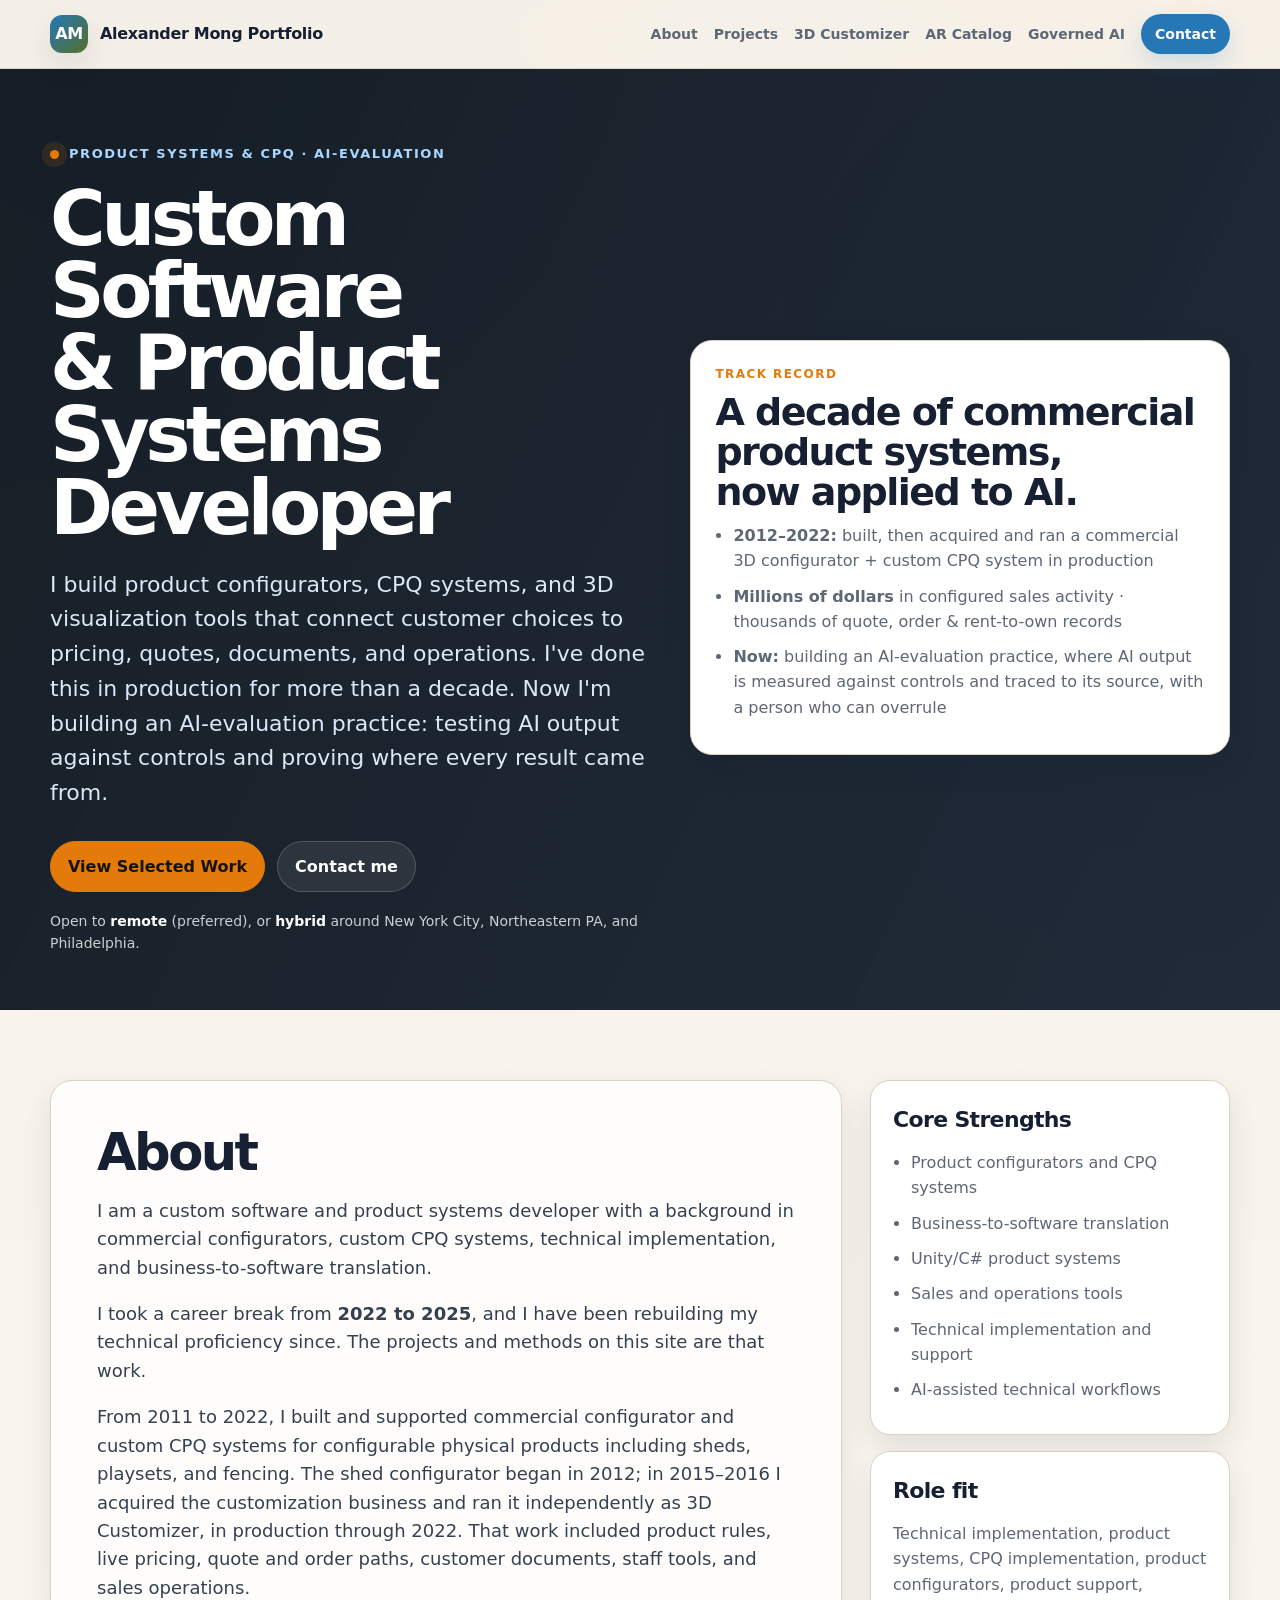
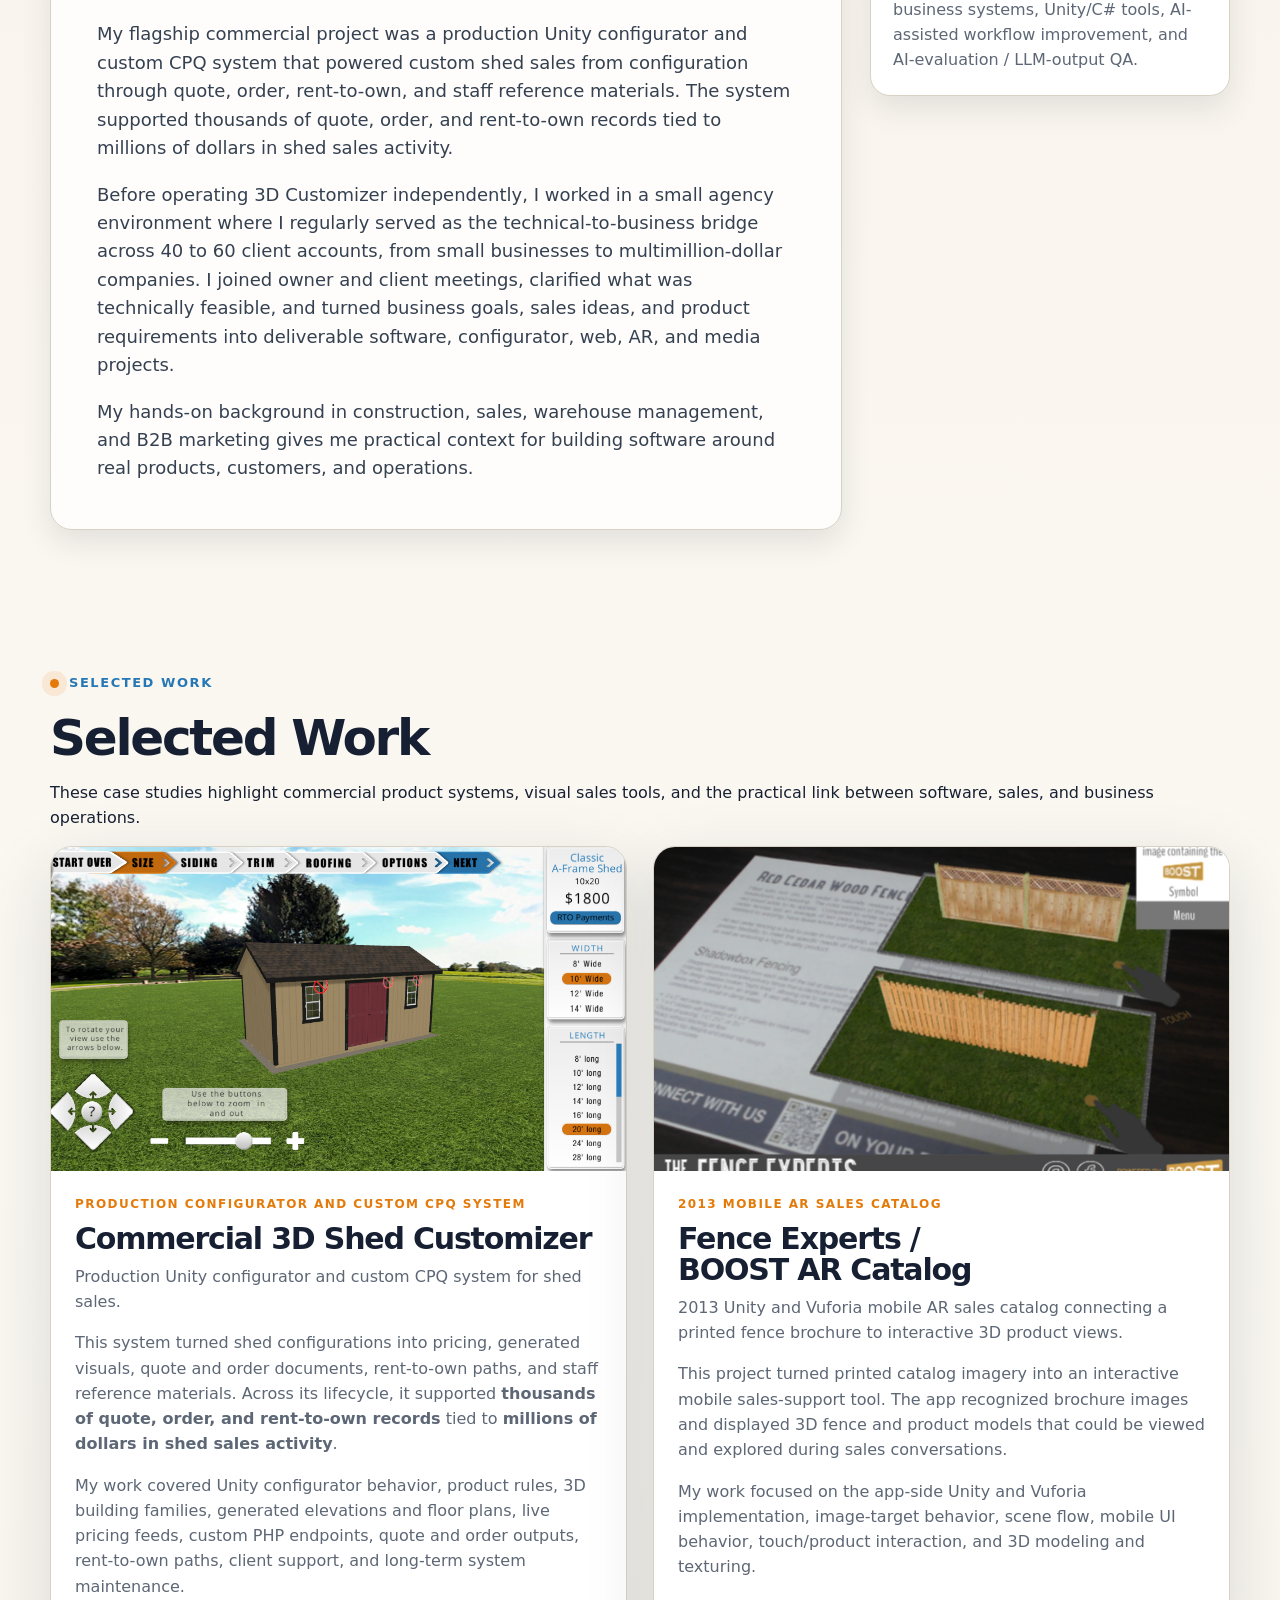
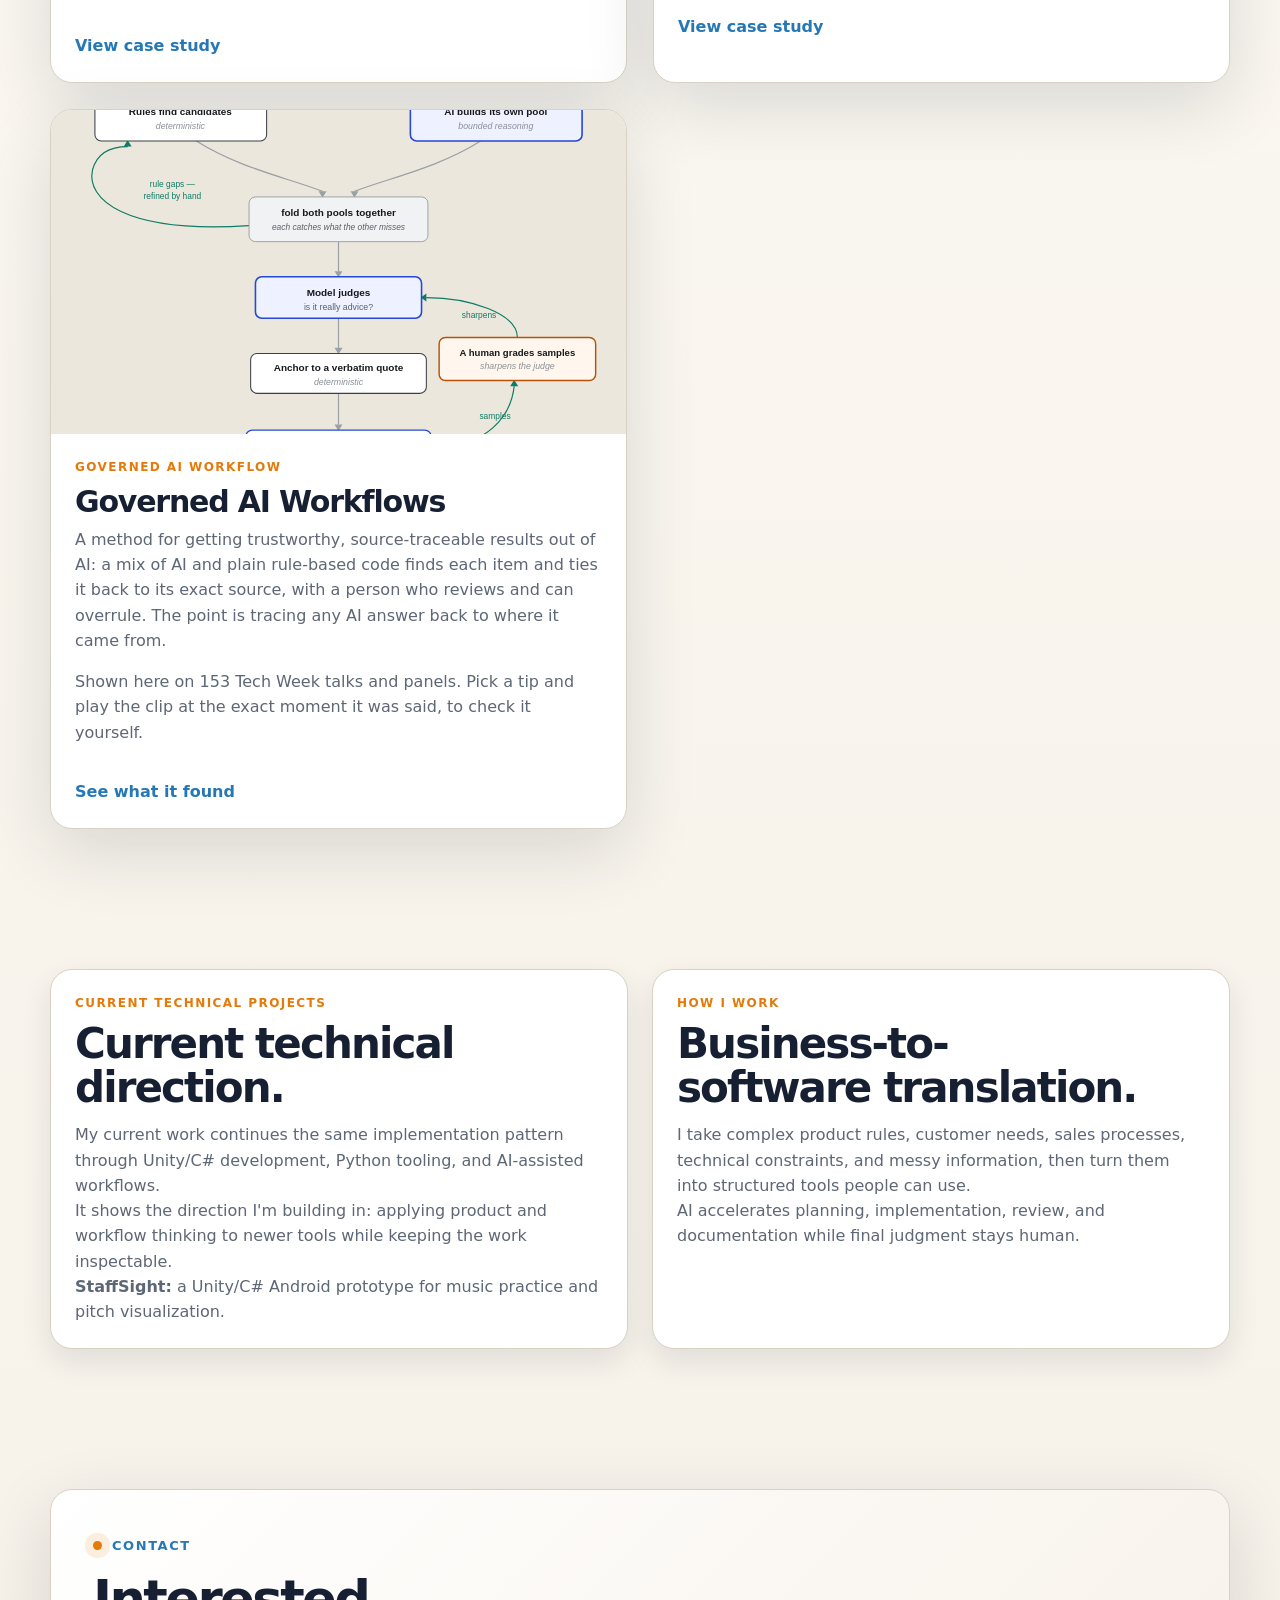
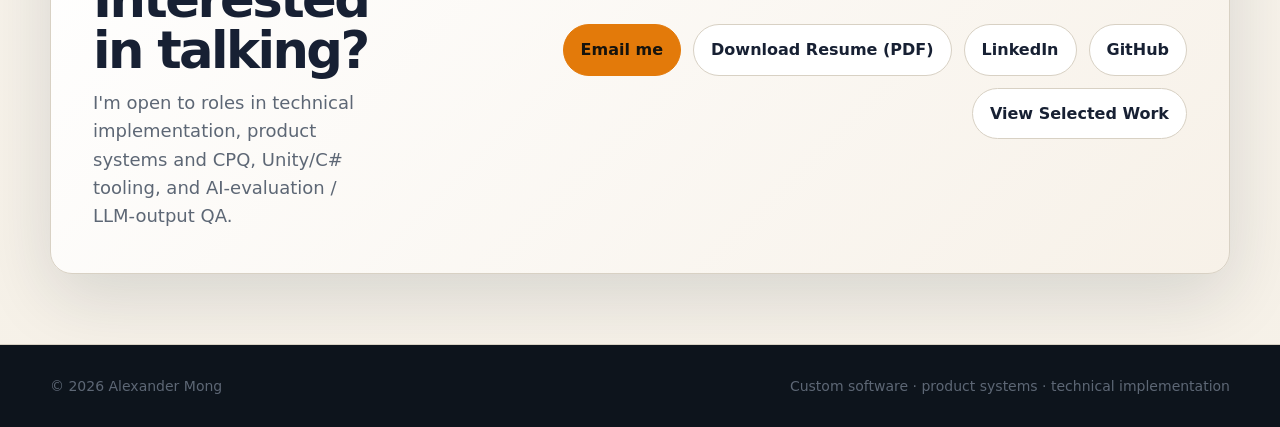
==== commit af63b00b: "Tighten homepage copy" ====
--- a/index.html
+++ b/index.html
@@ -70,7 +70,7 @@
         <div>
           <div class="eyebrow">Product Systems &amp; CPQ &middot; AI-Evaluation</div>
           <h1>Custom Software & Product Systems Developer</h1>
-          <p class="subtitle">I build product configurators, CPQ systems, and 3D visualization tools that connect customer choices to pricing, quotes, documents, and operations, backed by a decade-plus production track record. Now I'm building an AI-evaluation practice: testing AI output against controls and proving where every result came from.</p>
+          <p class="subtitle">I build product configurators, CPQ systems, and 3D visualization tools that connect customer choices to pricing, quotes, documents, and operations. I've done this in production for more than a decade. Now I'm building an AI-evaluation practice: testing AI output against controls and proving where every result came from.</p>
           <div class="hero-actions">
             <a class="btn primary" href="#projects">View Selected Work</a>
             <a class="btn light" href="#contact">Contact me</a>
@@ -79,11 +79,11 @@
         </div>
         <aside class="paper-card about-card" aria-label="Track record at a glance">
           <div class="kicker">Track record</div>
-          <h2>A decade of production product systems — now applied to AI.</h2>
+          <h2>A decade of commercial product systems, now applied to AI.</h2>
           <ul class="clean-list">
             <li><strong>2012–2022:</strong> built, then acquired and ran a commercial 3D configurator + custom CPQ system in production</li>
             <li><strong>Millions of dollars</strong> in configured sales activity &middot; thousands of quote, order &amp; rent-to-own records</li>
-            <li><strong>Now:</strong> building an evidence-governed AI-evaluation practice: measured against controls, traceable to source, a person who can overrule</li>
+            <li><strong>Now:</strong> building an AI-evaluation practice, where AI output is measured against controls and traced to its source, with a person who can overrule</li>
           </ul>
         </aside>
       </div>
@@ -95,7 +95,7 @@
           <h2>About</h2>
           <p>I am a custom software and product systems developer with a background in commercial configurators, custom CPQ systems, technical implementation, and business-to-software translation.</p>
 
-          <p>I took a career break from <strong>2022 to 2025</strong>, and I have been rebuilding my technical proficiency since &mdash; the projects and methods on this site are that work.</p>
+          <p>I took a career break from <strong>2022 to 2025</strong>, and I have been rebuilding my technical proficiency since. The projects and methods on this site are that work.</p>
 
           <p>From 2011 to 2022, I built and supported commercial configurator and custom CPQ systems for configurable physical products including sheds, playsets, and fencing. The shed configurator began in 2012; in 2015–2016 I acquired the customization business and ran it independently as 3D Customizer, in production through 2022. That work included product rules, live pricing, quote and order paths, customer documents, staff tools, and sales operations.</p>
 
@@ -103,7 +103,7 @@
 
           <p>Before operating 3D Customizer independently, I worked in a small agency environment where I regularly served as the technical-to-business bridge across 40 to 60 client accounts, from small businesses to multimillion-dollar companies. I joined owner and client meetings, clarified what was technically feasible, and turned business goals, sales ideas, and product requirements into deliverable software, configurator, web, AR, and media projects.</p>
 
-          <p>My hands-on background in construction, sales, warehouse management, and B2B marketing gives me practical context for building software around real products, real customers, and real business operations.</p>
+          <p>My hands-on background in construction, sales, warehouse management, and B2B marketing gives me practical context for building software around real products, customers, and operations.</p>
         </article>
 
         <aside class="side-panel">
@@ -142,7 +142,7 @@
             <div class="project-card-body">
               <div class="kicker">Production configurator and custom CPQ system</div>
               <h3><a href="projects/commercial-3d-shed-customizer.html">Commercial 3D Shed Customizer</a></h3>
-              <p>Production Unity configurator and custom CPQ sales system for custom shed sales.</p>
+              <p>Production Unity configurator and custom CPQ system for shed sales.</p>
               <p>This system turned shed configurations into pricing, generated visuals, quote and order documents, rent-to-own paths, and staff reference materials. Across its lifecycle, it supported <strong>thousands of quote, order, and rent-to-own records</strong> tied to <strong>millions of dollars in shed sales activity</strong>.</p>
               <p>My work covered Unity configurator behavior, product rules, 3D building families, generated elevations and floor plans, live pricing feeds, custom PHP endpoints, quote and order outputs, rent-to-own paths, client support, and long-term system maintenance.</p>
               <a class="text-link" href="projects/commercial-3d-shed-customizer.html">View case study</a>
@@ -184,14 +184,13 @@
         <article class="paper-card light-card">
           <div class="kicker">Current Technical Projects</div>
           <h2>Current technical direction.</h2>
-          <p>My current work continues the same implementation pattern through Unity/C# development, Python tooling, and AI-assisted workflows kept reviewable.</p>
+          <p>My current work continues the same implementation pattern through Unity/C# development, Python tooling, and AI-assisted workflows.</p>
           <p>It shows the direction I'm building in: applying product and workflow thinking to newer tools while keeping the work inspectable.</p>
           <p><strong>StaffSight:</strong> a Unity/C# Android prototype for music practice and pitch visualization.</p>
         </article>
         <article class="paper-card light-card">
           <div class="kicker">How I Work</div>
           <h2>Business-to-software translation.</h2>
-          <p>The common thread is business-to-software translation.</p>
           <p>I take complex product rules, customer needs, sales processes, technical constraints, and messy information, then turn them into structured tools people can use.</p>
           <p>AI accelerates planning, implementation, review, and documentation while final judgment stays human.</p>
         </article>
@@ -203,7 +202,7 @@
         <div>
           <div class="eyebrow dark">Contact</div>
           <h2>Interested in talking?</h2>
-          <p>I am currently looking for roles in technical implementation, product systems, CPQ implementation, product configurators, product support, business systems, Unity/C# tools, AI-assisted workflow improvement, and AI-evaluation / LLM-output QA.</p>
+          <p>I'm open to roles in technical implementation, product systems and CPQ, Unity/C# tooling, and AI-evaluation / LLM-output QA.</p>
         </div>
         <div class="contact-actions">
           <a class="btn primary dark-btn" href="mailto:alexandermong@gmail.com">Email me</a>
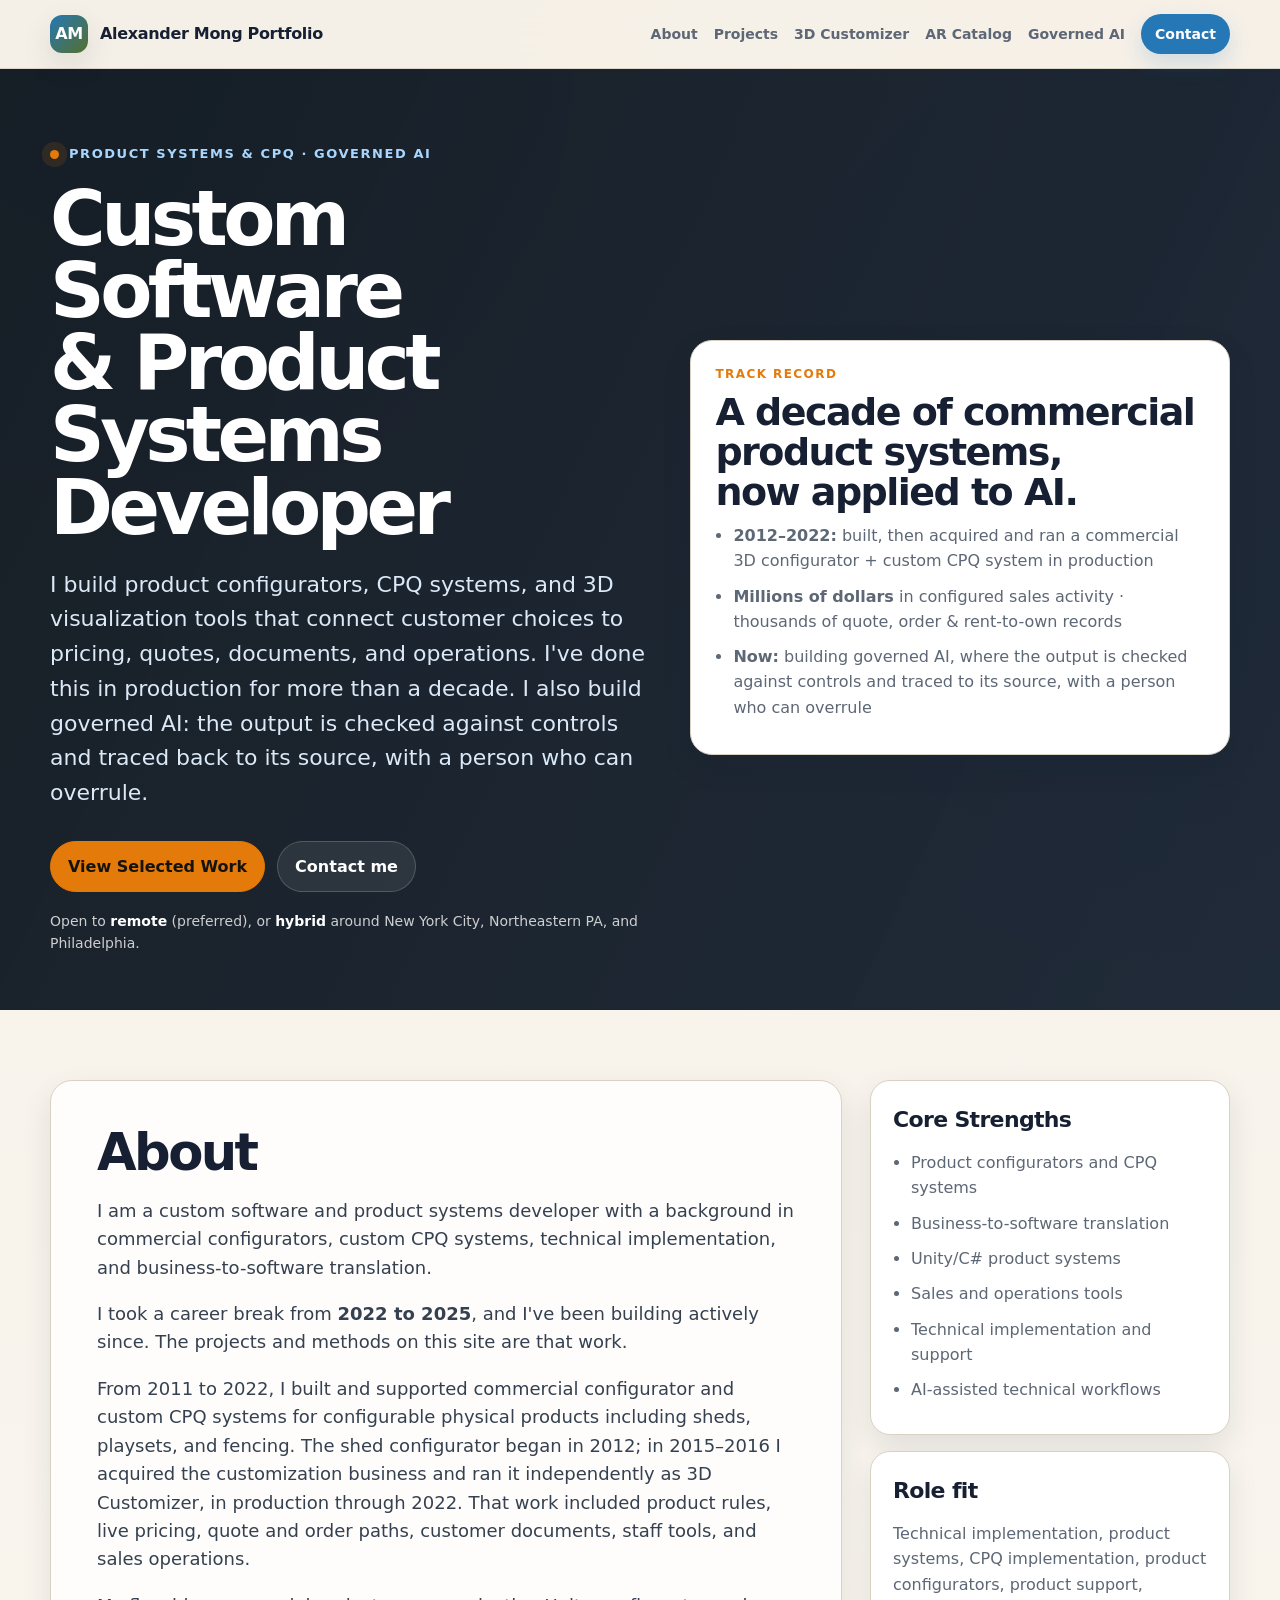
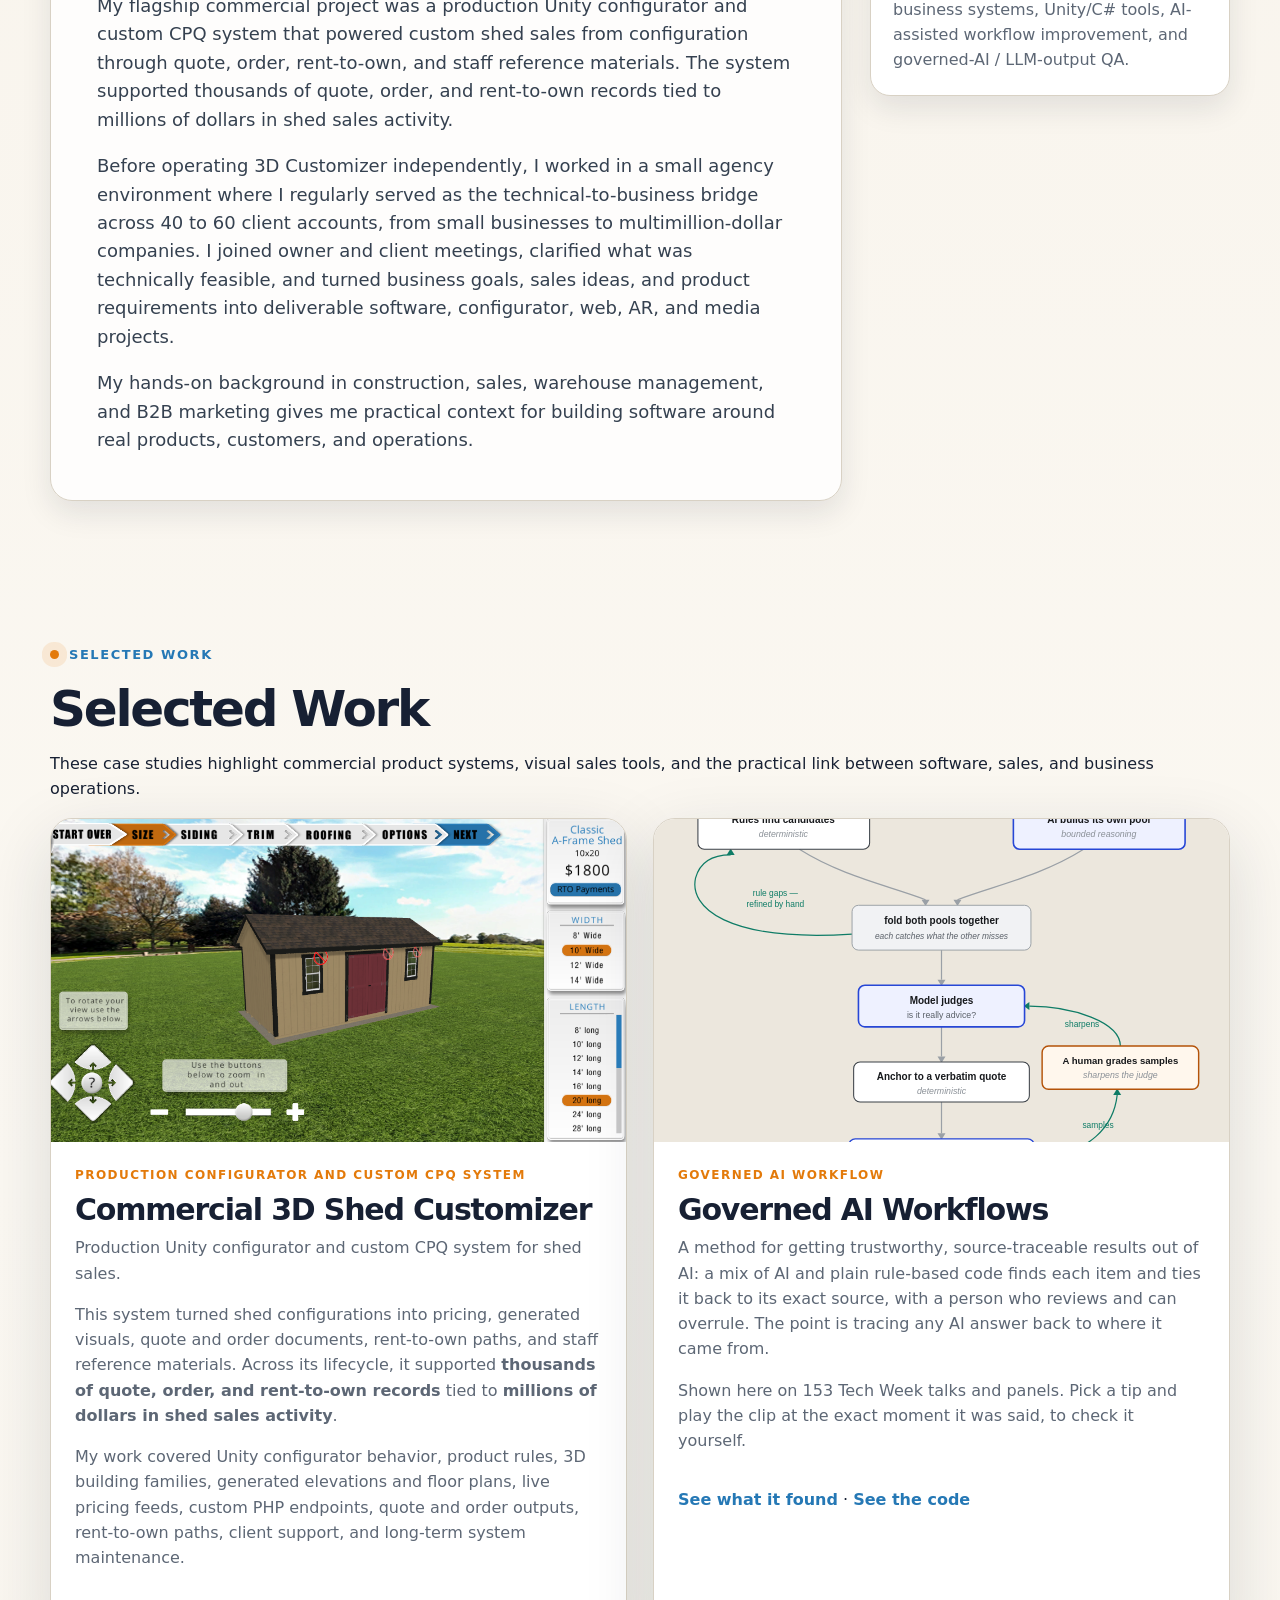
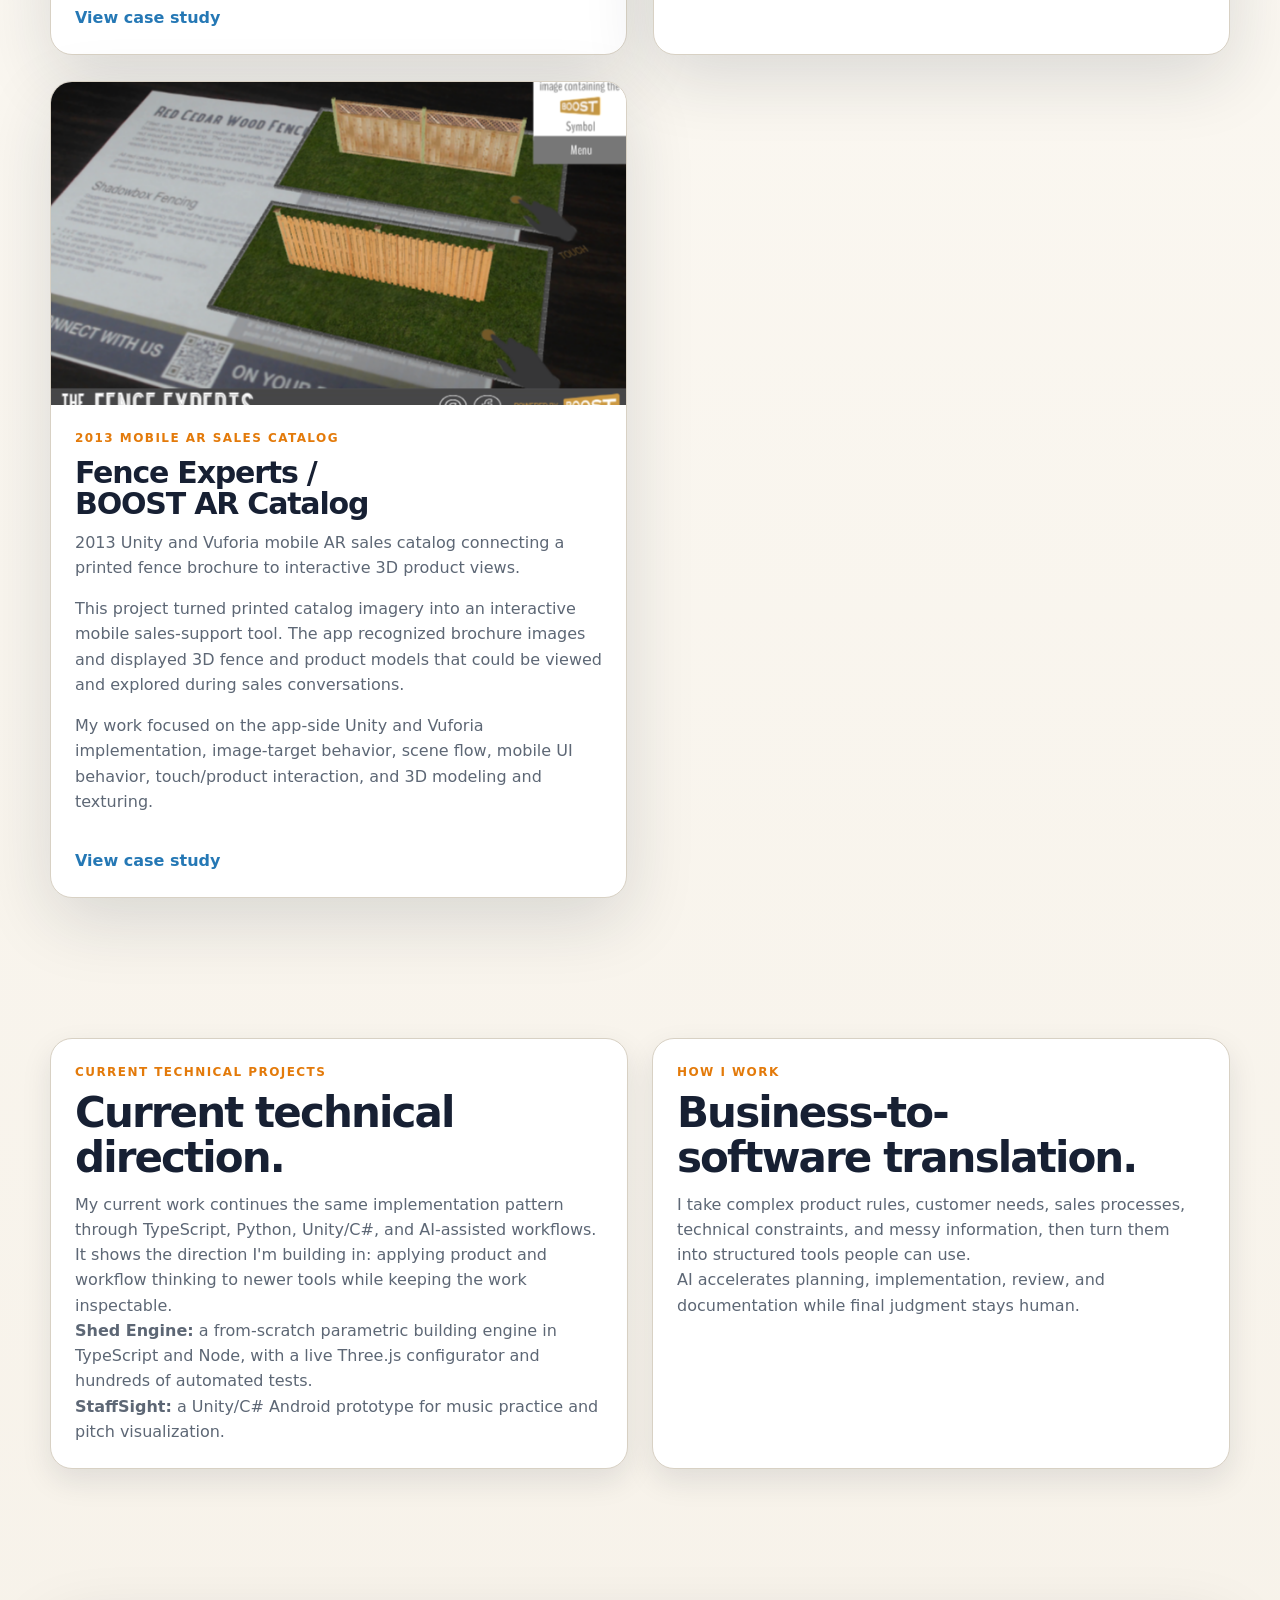
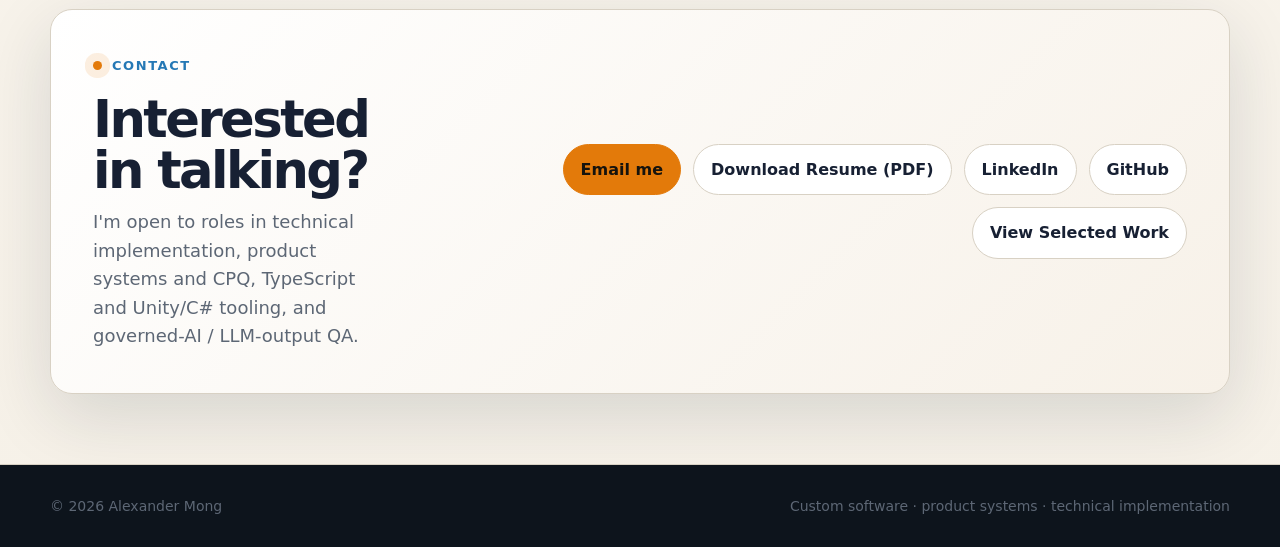
==== commit 1fc575f3: "Homepage: reframe AI work as governed AI; surface Shed Engine and repo link" ====
--- a/index.html
+++ b/index.html
@@ -25,8 +25,8 @@
         "url": "https://alexander-mong.github.io/",
         "jobTitle": "Software & Product-Systems Developer · AI Workflows",
         "email": "alexandermong@gmail.com",
-        "description": "Custom software and product-systems developer with a decade of commercial product configurators and custom CPQ systems, now building an AI-evaluation practice: testing AI output against controls and tracing every result to its source.",
-        "knowsAbout": ["Product configurators", "Configure-Price-Quote (CPQ)", "Unity/C# product systems", "AI evaluation", "LLM-output QA", "Evidence governance", "Business-to-software translation"],
+        "description": "Custom software and product-systems developer with a decade of commercial product configurators and custom CPQ systems, now building governed AI: checking model output against controls and tracing every result back to its source.",
+        "knowsAbout": ["Product configurators", "Configure-Price-Quote (CPQ)", "Unity/C# product systems", "Governed AI", "LLM-output QA", "Evidence governance", "Business-to-software translation"],
         "sameAs": ["https://github.com/Alexander-Mong", "https://www.linkedin.com/in/alexander-mong/"]
       },
       {
@@ -68,9 +68,9 @@
     <section class="hero about-hero" id="about">
       <div class="wrap hero-grid about-hero-grid">
         <div>
-          <div class="eyebrow">Product Systems &amp; CPQ &middot; AI-Evaluation</div>
+          <div class="eyebrow">Product Systems &amp; CPQ &middot; Governed AI</div>
           <h1>Custom Software & Product Systems Developer</h1>
-          <p class="subtitle">I build product configurators, CPQ systems, and 3D visualization tools that connect customer choices to pricing, quotes, documents, and operations. I've done this in production for more than a decade. Now I'm building an AI-evaluation practice: testing AI output against controls and proving where every result came from.</p>
+          <p class="subtitle">I build product configurators, CPQ systems, and 3D visualization tools that connect customer choices to pricing, quotes, documents, and operations. I've done this in production for more than a decade. I also build governed AI: the output is checked against controls and traced back to its source, with a person who can overrule.</p>
           <div class="hero-actions">
             <a class="btn primary" href="#projects">View Selected Work</a>
             <a class="btn light" href="#contact">Contact me</a>
@@ -83,7 +83,7 @@
           <ul class="clean-list">
             <li><strong>2012–2022:</strong> built, then acquired and ran a commercial 3D configurator + custom CPQ system in production</li>
             <li><strong>Millions of dollars</strong> in configured sales activity &middot; thousands of quote, order &amp; rent-to-own records</li>
-            <li><strong>Now:</strong> building an AI-evaluation practice, where AI output is measured against controls and traced to its source, with a person who can overrule</li>
+            <li><strong>Now:</strong> building governed AI, where the output is checked against controls and traced to its source, with a person who can overrule</li>
           </ul>
         </aside>
       </div>
@@ -95,7 +95,7 @@
           <h2>About</h2>
           <p>I am a custom software and product systems developer with a background in commercial configurators, custom CPQ systems, technical implementation, and business-to-software translation.</p>
 
-          <p>I took a career break from <strong>2022 to 2025</strong>, and I have been rebuilding my technical proficiency since. The projects and methods on this site are that work.</p>
+          <p>I took a career break from <strong>2022 to 2025</strong>, and I've been building actively since. The projects and methods on this site are that work.</p>
 
           <p>From 2011 to 2022, I built and supported commercial configurator and custom CPQ systems for configurable physical products including sheds, playsets, and fencing. The shed configurator began in 2012; in 2015–2016 I acquired the customization business and ran it independently as 3D Customizer, in production through 2022. That work included product rules, live pricing, quote and order paths, customer documents, staff tools, and sales operations.</p>
 
@@ -120,7 +120,7 @@
           </div>
           <div class="side-card">
             <h3>Role fit</h3>
-            <p>Technical implementation, product systems, CPQ implementation, product configurators, product support, business systems, Unity/C# tools, AI-assisted workflow improvement, and AI-evaluation / LLM-output QA.</p>
+            <p>Technical implementation, product systems, CPQ implementation, product configurators, product support, business systems, Unity/C# tools, AI-assisted workflow improvement, and governed-AI / LLM-output QA.</p>
           </div>
         </aside>
       </div>
@@ -150,6 +150,19 @@
           </article>
 
           <article class="project-card feature-card">
+            <a href="tech-week-advice.html" aria-label="Open Governed AI Workflows advice and predictions">
+              <img src="projects/governed-ai-workflows/diagrams/division-of-labor.v3.svg" alt="Division-of-labor diagram: deterministic rules and an AI lens fold together, a model judges each candidate, findings are anchored to verbatim quotes, and a person reviews before promotion." />
+            </a>
+            <div class="project-card-body">
+              <div class="kicker">Governed AI workflow</div>
+              <h3><a href="tech-week-advice.html">Governed AI Workflows</a></h3>
+              <p>A method for getting trustworthy, source-traceable results out of AI: a mix of AI and plain rule-based code finds each item and ties it back to its exact source, with a person who reviews and can overrule. The point is tracing any AI answer back to where it came from.</p>
+              <p>Shown here on 153 Tech Week talks and panels. Pick a tip and play the clip at the exact moment it was said, to check it yourself.</p>
+              <a class="text-link" href="tech-week-advice.html">See what it found</a> &middot; <a class="text-link" href="https://github.com/Alexander-Mong/Discourse-Spine">See the code</a>
+            </div>
+          </article>
+
+          <article class="project-card feature-card">
             <a href="projects/augmented-reality-catalog.html" aria-label="Open Fence Experts / BOOST AR Catalog case study">
               <img src="assets/images/ar-catalog/ar-brochure-overlay.png" alt="Mobile augmented reality catalog view showing a fence model over printed brochure imagery." />
             </a>
@@ -162,19 +175,6 @@
               <a class="text-link" href="projects/augmented-reality-catalog.html">View case study</a>
             </div>
           </article>
-
-          <article class="project-card feature-card">
-            <a href="tech-week-advice.html" aria-label="Open Governed AI Workflows advice and predictions">
-              <img src="projects/governed-ai-workflows/diagrams/division-of-labor.v3.svg" alt="Division-of-labor diagram: deterministic rules and an AI lens fold together, a model judges each candidate, findings are anchored to verbatim quotes, and a person reviews before promotion." />
-            </a>
-            <div class="project-card-body">
-              <div class="kicker">Governed AI workflow</div>
-              <h3><a href="tech-week-advice.html">Governed AI Workflows</a></h3>
-              <p>A method for getting trustworthy, source-traceable results out of AI: a mix of AI and plain rule-based code finds each item and ties it back to its exact source, with a person who reviews and can overrule. The point is tracing any AI answer back to where it came from.</p>
-              <p>Shown here on 153 Tech Week talks and panels. Pick a tip and play the clip at the exact moment it was said, to check it yourself.</p>
-              <a class="text-link" href="tech-week-advice.html">See what it found</a>
-            </div>
-          </article>
         </div>
       </div>
     </section>
@@ -184,8 +184,9 @@
         <article class="paper-card light-card">
           <div class="kicker">Current Technical Projects</div>
           <h2>Current technical direction.</h2>
-          <p>My current work continues the same implementation pattern through Unity/C# development, Python tooling, and AI-assisted workflows.</p>
+          <p>My current work continues the same implementation pattern through TypeScript, Python, Unity/C#, and AI-assisted workflows.</p>
           <p>It shows the direction I'm building in: applying product and workflow thinking to newer tools while keeping the work inspectable.</p>
+          <p><strong>Shed Engine:</strong> a from-scratch parametric building engine in TypeScript and Node, with a live Three.js configurator and hundreds of automated tests.</p>
           <p><strong>StaffSight:</strong> a Unity/C# Android prototype for music practice and pitch visualization.</p>
         </article>
         <article class="paper-card light-card">
@@ -202,7 +203,7 @@
         <div>
           <div class="eyebrow dark">Contact</div>
           <h2>Interested in talking?</h2>
-          <p>I'm open to roles in technical implementation, product systems and CPQ, Unity/C# tooling, and AI-evaluation / LLM-output QA.</p>
+          <p>I'm open to roles in technical implementation, product systems and CPQ, TypeScript and Unity/C# tooling, and governed-AI / LLM-output QA.</p>
         </div>
         <div class="contact-actions">
           <a class="btn primary dark-btn" href="mailto:alexandermong@gmail.com">Email me</a>
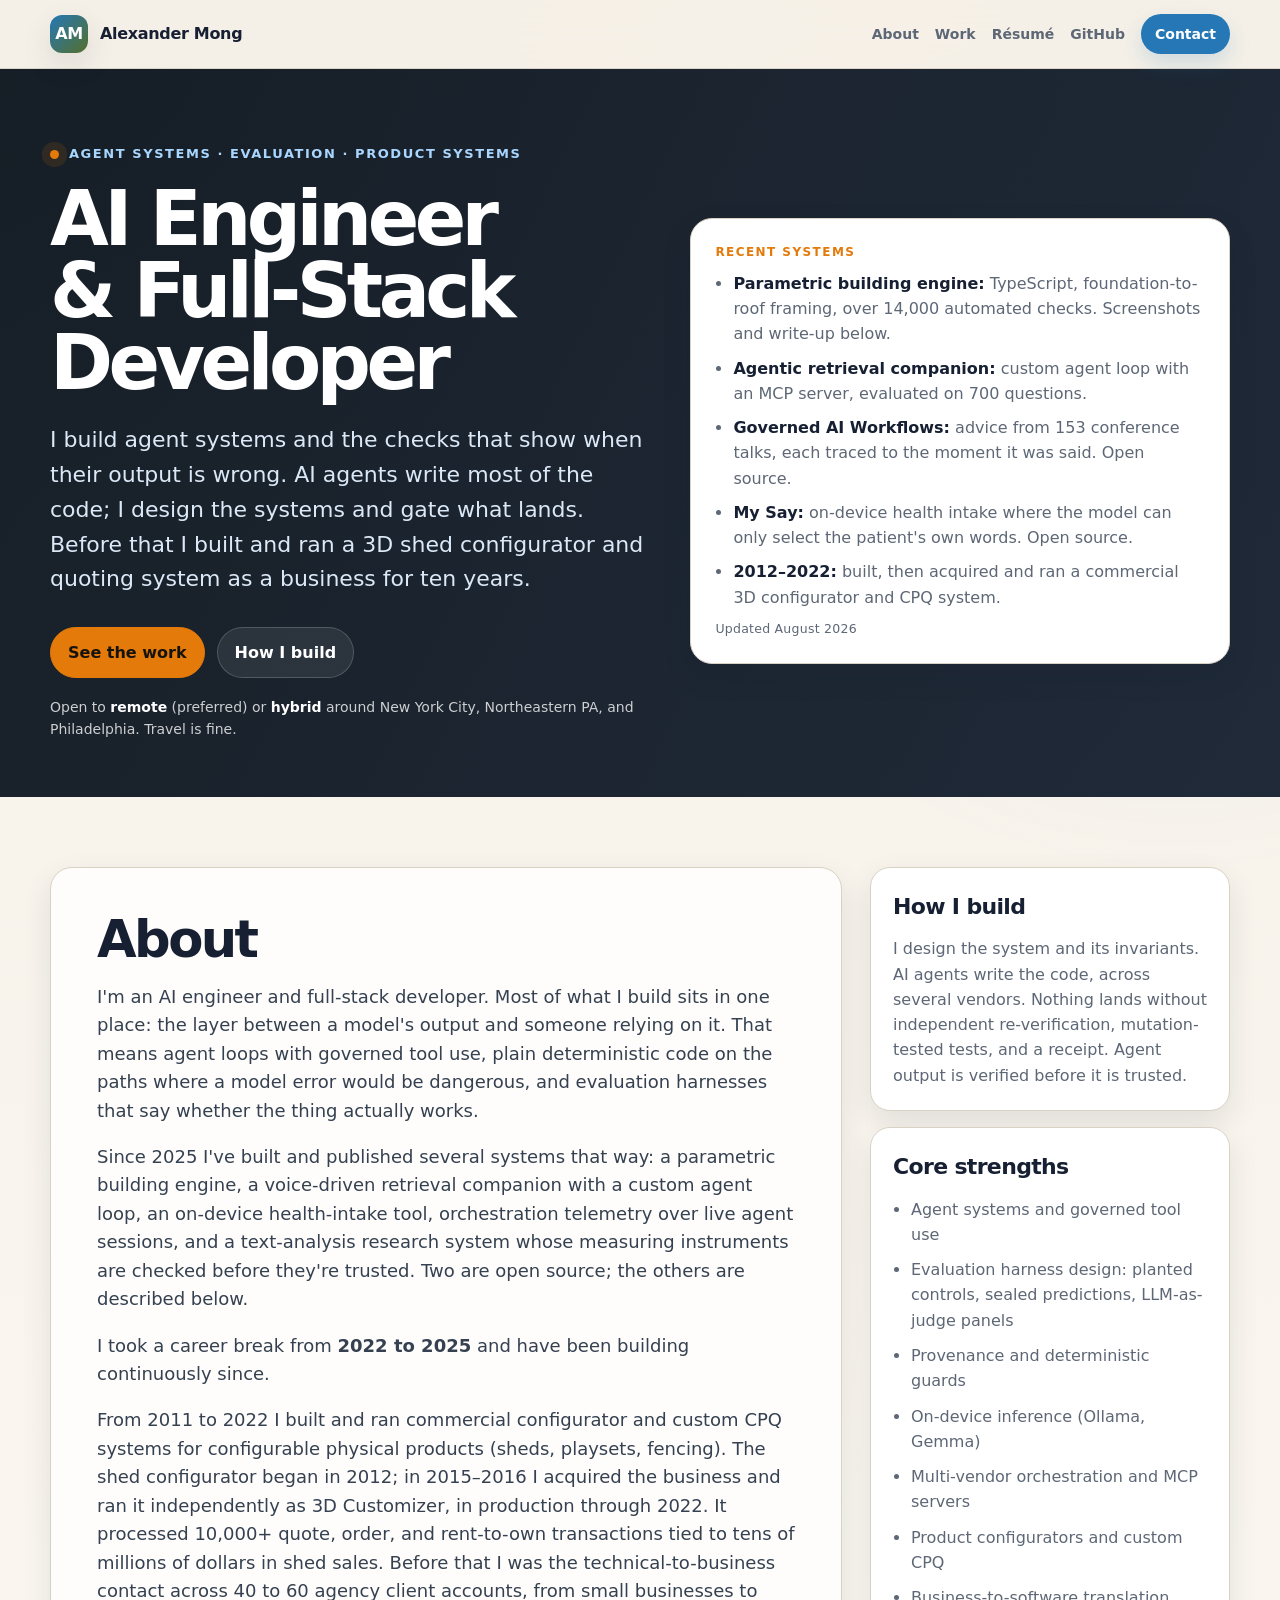
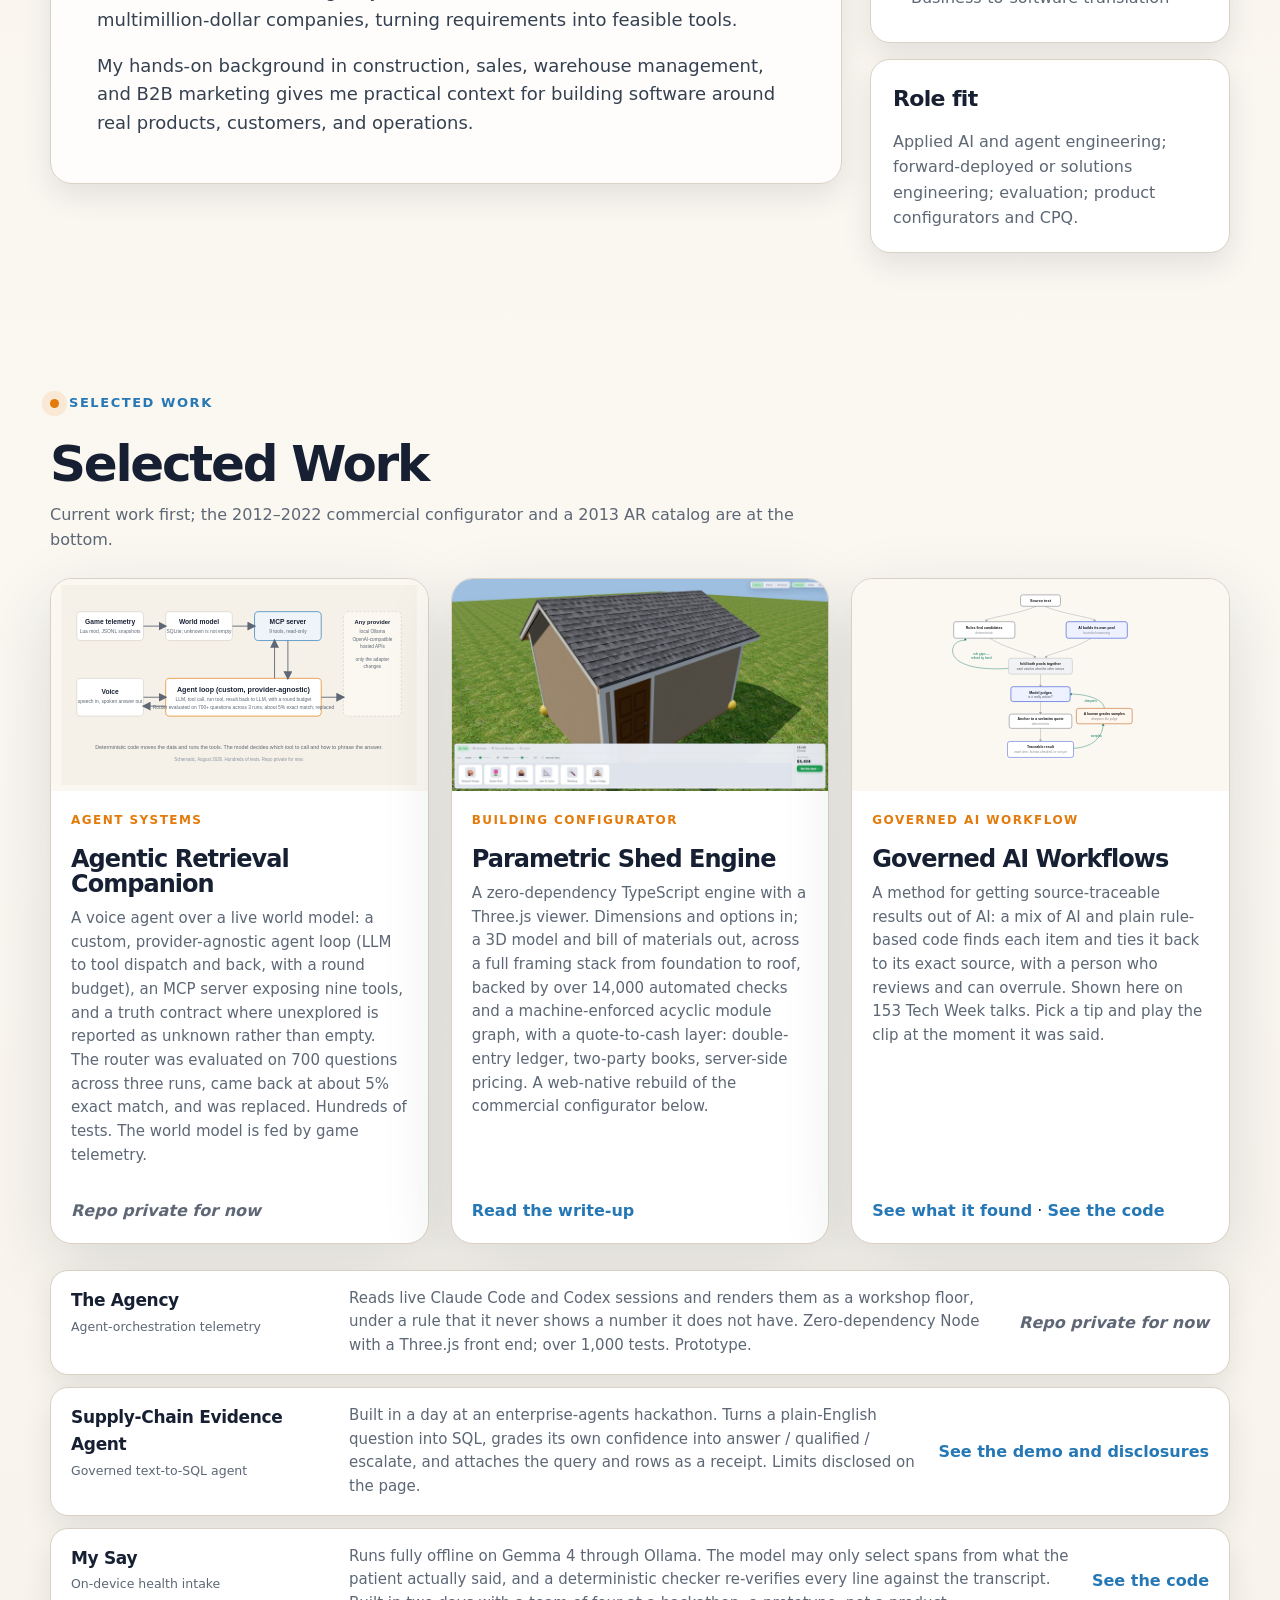
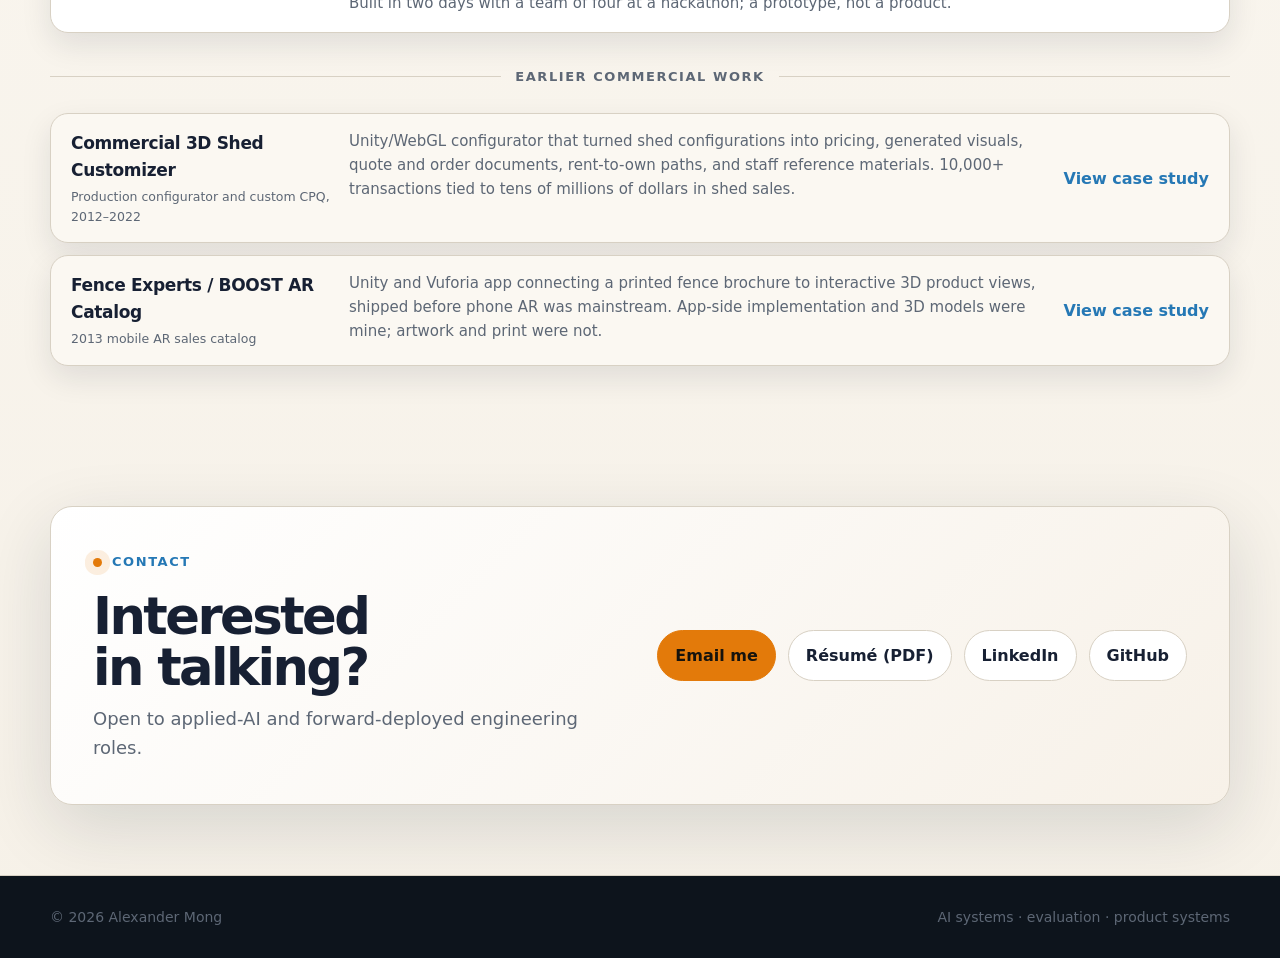
==== commit 592a2376: "Update site to current work: AI-engineer positioning, refreshed metrics, new resume PDF" ====
--- a/index.html
+++ b/index.html
@@ -1,226 +1,245 @@
-<!DOCTYPE html>
-<html lang="en">
-<head>
-  <meta charset="utf-8" />
-  <meta name="viewport" content="width=device-width, initial-scale=1" />
-  <title>Alexander Mong - Custom Software & Product Systems Developer</title>
-  <meta name="description" content="Portfolio landing page for Alexander Mong, a custom software and product systems developer focused on product configurators, CPQ systems, 3D product visualization tools, Unity/C# tools, and AI-assisted technical workflows." />
-  <link rel="canonical" href="https://alexander-mong.github.io/index.html" />
-  <meta property="og:type" content="website" />
-  <meta property="og:site_name" content="Alexander Mong Portfolio" />
-  <meta property="og:title" content="Alexander Mong - Custom Software & Product Systems Developer" />
-  <meta property="og:description" content="Portfolio for Alexander Mong: custom software, product configurators, CPQ systems, 3D product visualization tools, Unity/C# tools, and AI-assisted technical workflows." />
-  <meta property="og:url" content="https://alexander-mong.github.io/index.html" />
-  <meta property="og:image" content="https://alexander-mong.github.io/assets/images/shed-customizer-3d-configuration.png" />
-  <meta name="twitter:card" content="summary_large_image" />
-  <meta name="twitter:image" content="https://alexander-mong.github.io/assets/images/shed-customizer-3d-configuration.png" />
-  <script type="application/ld+json">
-  {
-    "@context": "https://schema.org",
-    "@graph": [
-      {
-        "@type": "Person",
-        "@id": "https://alexander-mong.github.io/#alex",
-        "name": "Alexander Mong",
-        "url": "https://alexander-mong.github.io/",
-        "jobTitle": "Software & Product-Systems Developer · AI Workflows",
-        "email": "alexandermong@gmail.com",
-        "description": "Custom software and product-systems developer with a decade of commercial product configurators and custom CPQ systems, now building governed AI: checking model output against controls and tracing every result back to its source.",
-        "knowsAbout": ["Product configurators", "Configure-Price-Quote (CPQ)", "Unity/C# product systems", "Governed AI", "LLM-output QA", "Evidence governance", "Business-to-software translation"],
-        "sameAs": ["https://github.com/Alexander-Mong", "https://www.linkedin.com/in/alexander-mong/"]
-      },
-      {
-        "@type": "CreativeWork",
-        "name": "Governed AI Workflows",
-        "url": "https://alexander-mong.github.io/tech-week-advice.html",
-        "creator": { "@id": "https://alexander-mong.github.io/#alex" },
-        "about": "An evidence-governed AI text-analysis pipeline: a bounded LLM judge, pre-registered controls, source traceability, and a human who can overrule."
-      },
-      {
-        "@type": "CreativeWork",
-        "name": "Commercial 3D Shed Customizer",
-        "url": "https://alexander-mong.github.io/projects/commercial-3d-shed-customizer.html",
-        "creator": { "@id": "https://alexander-mong.github.io/#alex" },
-        "about": "A production Unity/WebGL configurator and custom CPQ system for custom shed sales."
-      }
-    ]
-  }
-  </script>
-  <link rel="stylesheet" href="assets/css/styles.css" />
-</head>
-<body id="top">
-  <a class="skip-link" href="#main">Skip to content</a>
-  <header class="site-header">
-    <div class="wrap nav">
-      <a class="brand" href="#top" aria-label="Portfolio home"><span class="brand-mark">AM</span><span>Alexander Mong Portfolio</span></a>
-      <nav class="navlinks" aria-label="Main navigation">
-        <a href="#about">About</a>
-        <a href="#projects">Projects</a>
-        <a href="projects/commercial-3d-shed-customizer.html">3D Customizer</a>
-        <a href="projects/augmented-reality-catalog.html">AR Catalog</a>
-        <a href="tech-week-advice.html">Governed AI</a>
-        <a class="nav-cta" href="#contact">Contact</a>
-      </nav>
-    </div>
-  </header>
-
-  <main id="main">
-    <section class="hero about-hero" id="about">
-      <div class="wrap hero-grid about-hero-grid">
-        <div>
-          <div class="eyebrow">Product Systems &amp; CPQ &middot; Governed AI</div>
-          <h1>Custom Software & Product Systems Developer</h1>
-          <p class="subtitle">I build product configurators, CPQ systems, and 3D visualization tools that connect customer choices to pricing, quotes, documents, and operations. I've done this in production for more than a decade. I also build governed AI: the output is checked against controls and traced back to its source, with a person who can overrule.</p>
-          <div class="hero-actions">
-            <a class="btn primary" href="#projects">View Selected Work</a>
-            <a class="btn light" href="#contact">Contact me</a>
-          </div>
-          <p style="margin:18px 0 0;font-size:14px;color:rgba(255,255,255,.78)">Open to <strong style="color:#fff">remote</strong> (preferred), or <strong style="color:#fff">hybrid</strong> around New York City, Northeastern PA, and Philadelphia.</p>
-        </div>
-        <aside class="paper-card about-card" aria-label="Track record at a glance">
-          <div class="kicker">Track record</div>
-          <h2>A decade of commercial product systems, now applied to AI.</h2>
-          <ul class="clean-list">
-            <li><strong>2012–2022:</strong> built, then acquired and ran a commercial 3D configurator + custom CPQ system in production</li>
-            <li><strong>Millions of dollars</strong> in configured sales activity &middot; thousands of quote, order &amp; rent-to-own records</li>
-            <li><strong>Now:</strong> building governed AI, where the output is checked against controls and traced to its source, with a person who can overrule</li>
-          </ul>
-        </aside>
-      </div>
-    </section>
-
-    <section class="section about-main-section">
-      <div class="wrap about-layout">
-        <article class="about-copy prose-card">
-          <h2>About</h2>
-          <p>I am a custom software and product systems developer with a background in commercial configurators, custom CPQ systems, technical implementation, and business-to-software translation.</p>
-
-          <p>I took a career break from <strong>2022 to 2025</strong>, and I've been building actively since. The projects and methods on this site are that work.</p>
-
-          <p>From 2011 to 2022, I built and supported commercial configurator and custom CPQ systems for configurable physical products including sheds, playsets, and fencing. The shed configurator began in 2012; in 2015–2016 I acquired the customization business and ran it independently as 3D Customizer, in production through 2022. That work included product rules, live pricing, quote and order paths, customer documents, staff tools, and sales operations.</p>
-
-          <p>My flagship commercial project was a production Unity configurator and custom CPQ system that powered custom shed sales from configuration through quote, order, rent-to-own, and staff reference materials. The system supported thousands of quote, order, and rent-to-own records tied to millions of dollars in shed sales activity.</p>
-
-          <p>Before operating 3D Customizer independently, I worked in a small agency environment where I regularly served as the technical-to-business bridge across 40 to 60 client accounts, from small businesses to multimillion-dollar companies. I joined owner and client meetings, clarified what was technically feasible, and turned business goals, sales ideas, and product requirements into deliverable software, configurator, web, AR, and media projects.</p>
-
-          <p>My hands-on background in construction, sales, warehouse management, and B2B marketing gives me practical context for building software around real products, customers, and operations.</p>
-        </article>
-
-        <aside class="side-panel">
-          <div class="side-card">
-            <h3>Core Strengths</h3>
-            <ul class="clean-list">
-              <li>Product configurators and CPQ systems</li>
-              <li>Business-to-software translation</li>
-              <li>Unity/C# product systems</li>
-              <li>Sales and operations tools</li>
-              <li>Technical implementation and support</li>
-              <li>AI-assisted technical workflows</li>
-            </ul>
-          </div>
-          <div class="side-card">
-            <h3>Role fit</h3>
-            <p>Technical implementation, product systems, CPQ implementation, product configurators, product support, business systems, Unity/C# tools, AI-assisted workflow improvement, and governed-AI / LLM-output QA.</p>
-          </div>
-        </aside>
-      </div>
-    </section>
-
-    <section class="section projects-section" id="projects">
-      <div class="wrap">
-        <div class="section-title">
-          <div class="eyebrow dark">Selected Work</div>
-          <h2>Selected Work</h2>
-          <p>These case studies highlight commercial product systems, visual sales tools, and the practical link between software, sales, and business operations.</p>
-        </div>
-
-        <div class="project-grid">
-          <article class="project-card feature-card">
-            <a href="projects/commercial-3d-shed-customizer.html" aria-label="Open Commercial 3D Shed Customizer case study">
-              <img src="assets/images/shed-customizer-3d-configuration.png" alt="3D shed customizer interface showing a configured shed and sales workflow controls." />
-            </a>
-            <div class="project-card-body">
-              <div class="kicker">Production configurator and custom CPQ system</div>
-              <h3><a href="projects/commercial-3d-shed-customizer.html">Commercial 3D Shed Customizer</a></h3>
-              <p>Production Unity configurator and custom CPQ system for shed sales.</p>
-              <p>This system turned shed configurations into pricing, generated visuals, quote and order documents, rent-to-own paths, and staff reference materials. Across its lifecycle, it supported <strong>thousands of quote, order, and rent-to-own records</strong> tied to <strong>millions of dollars in shed sales activity</strong>.</p>
-              <p>My work covered Unity configurator behavior, product rules, 3D building families, generated elevations and floor plans, live pricing feeds, custom PHP endpoints, quote and order outputs, rent-to-own paths, client support, and long-term system maintenance.</p>
-              <a class="text-link" href="projects/commercial-3d-shed-customizer.html">View case study</a>
-            </div>
-          </article>
-
-          <article class="project-card feature-card">
-            <a href="tech-week-advice.html" aria-label="Open Governed AI Workflows advice and predictions">
-              <img src="projects/governed-ai-workflows/diagrams/division-of-labor.v3.svg" alt="Division-of-labor diagram: deterministic rules and an AI lens fold together, a model judges each candidate, findings are anchored to verbatim quotes, and a person reviews before promotion." />
-            </a>
-            <div class="project-card-body">
-              <div class="kicker">Governed AI workflow</div>
-              <h3><a href="tech-week-advice.html">Governed AI Workflows</a></h3>
-              <p>A method for getting trustworthy, source-traceable results out of AI: a mix of AI and plain rule-based code finds each item and ties it back to its exact source, with a person who reviews and can overrule. The point is tracing any AI answer back to where it came from.</p>
-              <p>Shown here on 153 Tech Week talks and panels. Pick a tip and play the clip at the exact moment it was said, to check it yourself.</p>
-              <a class="text-link" href="tech-week-advice.html">See what it found</a> &middot; <a class="text-link" href="https://github.com/Alexander-Mong/Discourse-Spine">See the code</a>
-            </div>
-          </article>
-
-          <article class="project-card feature-card">
-            <a href="projects/augmented-reality-catalog.html" aria-label="Open Fence Experts / BOOST AR Catalog case study">
-              <img src="assets/images/ar-catalog/ar-brochure-overlay.png" alt="Mobile augmented reality catalog view showing a fence model over printed brochure imagery." />
-            </a>
-            <div class="project-card-body">
-              <div class="kicker">2013 mobile AR sales catalog</div>
-              <h3><a href="projects/augmented-reality-catalog.html">Fence Experts / BOOST AR Catalog</a></h3>
-              <p>2013 Unity and Vuforia mobile AR sales catalog connecting a printed fence brochure to interactive 3D product views.</p>
-              <p>This project turned printed catalog imagery into an interactive mobile sales-support tool. The app recognized brochure images and displayed 3D fence and product models that could be viewed and explored during sales conversations.</p>
-              <p>My work focused on the app-side Unity and Vuforia implementation, image-target behavior, scene flow, mobile UI behavior, touch/product interaction, and 3D modeling and texturing.</p>
-              <a class="text-link" href="projects/augmented-reality-catalog.html">View case study</a>
-            </div>
-          </article>
-        </div>
-      </div>
-    </section>
-
-    <section class="section current-direction-section">
-      <div class="wrap two-col-cards">
-        <article class="paper-card light-card">
-          <div class="kicker">Current Technical Projects</div>
-          <h2>Current technical direction.</h2>
-          <p>My current work continues the same implementation pattern through TypeScript, Python, Unity/C#, and AI-assisted workflows.</p>
-          <p>It shows the direction I'm building in: applying product and workflow thinking to newer tools while keeping the work inspectable.</p>
-          <p><strong>Shed Engine:</strong> a from-scratch parametric building engine in TypeScript and Node, with a live Three.js configurator and hundreds of automated tests.</p>
-          <p><strong>StaffSight:</strong> a Unity/C# Android prototype for music practice and pitch visualization.</p>
-        </article>
-        <article class="paper-card light-card">
-          <div class="kicker">How I Work</div>
-          <h2>Business-to-software translation.</h2>
-          <p>I take complex product rules, customer needs, sales processes, technical constraints, and messy information, then turn them into structured tools people can use.</p>
-          <p>AI accelerates planning, implementation, review, and documentation while final judgment stays human.</p>
-        </article>
-      </div>
-    </section>
-
-    <section class="section contact-section" id="contact">
-      <div class="wrap contact-card">
-        <div>
-          <div class="eyebrow dark">Contact</div>
-          <h2>Interested in talking?</h2>
-          <p>I'm open to roles in technical implementation, product systems and CPQ, TypeScript and Unity/C# tooling, and governed-AI / LLM-output QA.</p>
-        </div>
-        <div class="contact-actions">
-          <a class="btn primary dark-btn" href="mailto:alexandermong@gmail.com">Email me</a>
-          <a class="btn outline-btn" href="assets/docs/Alexander_Mong_Resume.pdf">Download Resume (PDF)</a>
-          <a class="btn outline-btn" href="https://www.linkedin.com/in/alexander-mong/">LinkedIn</a>
-          <a class="btn outline-btn" href="https://github.com/Alexander-Mong">GitHub</a>
-          <a class="btn outline-btn" href="#projects">View Selected Work</a>
-        </div>
-      </div>
-    </section>
-  </main>
-
-  <footer class="site-footer">
-    <div class="wrap footer-inner">
-      <span>&copy; 2026 Alexander Mong</span>
-      <span>Custom software &middot; product systems &middot; technical implementation</span>
-    </div>
-  </footer>
-</body>
-</html>
+<!DOCTYPE html>
+<html lang="en">
+<head>
+  <meta charset="utf-8" />
+  <meta name="viewport" content="width=device-width, initial-scale=1" />
+  <title>Alexander Mong — AI Engineer & Full-Stack Developer</title>
+  <meta name="description" content="Alexander Mong builds agent systems and the checks that show when their output is wrong: agent loops with governed tool use, evaluation harnesses, and provenance. Before that, a decade building and running a commercial 3D configurator and CPQ system." />
+  <link rel="canonical" href="https://alexander-mong.github.io/index.html" />
+  <meta property="og:type" content="website" />
+  <meta property="og:site_name" content="Alexander Mong" />
+  <meta property="og:title" content="Alexander Mong — AI Engineer & Full-Stack Developer" />
+  <meta property="og:description" content="Agent systems and the checks that show when their output is wrong. A decade of commercial product systems before that." />
+  <meta property="og:url" content="https://alexander-mong.github.io/index.html" />
+  <meta property="og:image" content="https://alexander-mong.github.io/assets/images/shed-engine/shed-engine-viewer.jpg" />
+  <meta name="twitter:card" content="summary_large_image" />
+  <meta name="twitter:image" content="https://alexander-mong.github.io/assets/images/shed-engine/shed-engine-viewer.jpg" />
+  <script type="application/ld+json">
+  {
+    "@context": "https://schema.org",
+    "@graph": [
+      {
+        "@type": "Person",
+        "@id": "https://alexander-mong.github.io/#alex",
+        "name": "Alexander Mong",
+        "url": "https://alexander-mong.github.io/",
+        "jobTitle": "AI Engineer & Full-Stack Developer",
+        "email": "alexandermong@gmail.com",
+        "description": "Builds agent systems and the evaluation layer that shows when their output is wrong: agent loops with governed tool use, deterministic guards, evaluation harnesses with planted controls and sealed predictions, and provenance. Previously built and ran a commercial 3D configurator and CPQ system for a decade.",
+        "knowsAbout": ["Agent systems", "LLM orchestration", "Evaluation harness design", "LLM-as-judge panels", "MCP servers", "On-device inference", "Provenance", "Product configurators", "Configure-Price-Quote (CPQ)", "TypeScript", "Python", "Node.js"],
+        "sameAs": ["https://github.com/Alexander-Mong", "https://www.linkedin.com/in/alexander-mong/"]
+      },
+      {
+        "@type": "CreativeWork",
+        "name": "Governed AI Workflows",
+        "url": "https://alexander-mong.github.io/tech-week-advice.html",
+        "creator": { "@id": "https://alexander-mong.github.io/#alex" },
+        "about": "An evidence-governed AI text-analysis pipeline: a bounded LLM judge, planted controls, source traceability, and a human who can overrule."
+      },
+      {
+        "@type": "CreativeWork",
+        "name": "Parametric Shed Engine",
+        "url": "https://alexander-mong.github.io/projects/parametric-shed-engine.html",
+        "creator": { "@id": "https://alexander-mong.github.io/#alex" },
+        "about": "A zero-dependency TypeScript building engine and Three.js viewer: dimensions and options in, 3D model and bill of materials out. A web-native rebuild of the commercial configurator."
+      },
+      {
+        "@type": "CreativeWork",
+        "name": "Commercial 3D Shed Customizer",
+        "url": "https://alexander-mong.github.io/projects/commercial-3d-shed-customizer.html",
+        "creator": { "@id": "https://alexander-mong.github.io/#alex" },
+        "about": "A production Unity/WebGL configurator and custom CPQ system for custom shed sales, 2012–2022."
+      }
+    ]
+  }
+  </script>
+  <link rel="stylesheet" href="assets/css/styles.css" />
+</head>
+<body id="top">
+  <a class="skip-link" href="#main">Skip to content</a>
+  <header class="site-header">
+    <div class="wrap nav">
+      <a class="brand" href="#top" aria-label="Home"><span class="brand-mark">AM</span><span>Alexander Mong</span></a>
+      <nav class="navlinks" aria-label="Main navigation">
+        <a href="#about">About</a>
+        <a href="#work">Work</a>
+        <a href="assets/docs/Alexander_Mong_Resume.pdf">Résumé</a>
+        <a href="https://github.com/Alexander-Mong">GitHub</a>
+        <a class="nav-cta" href="#contact">Contact</a>
+      </nav>
+    </div>
+  </header>
+
+  <main id="main">
+    <section class="hero about-hero" id="about">
+      <div class="wrap hero-grid about-hero-grid">
+        <div>
+          <div class="eyebrow">Agent systems &middot; Evaluation &middot; Product systems</div>
+          <h1>AI Engineer &amp; Full-Stack Developer</h1>
+          <p class="subtitle">I build agent systems and the checks that show when their output is wrong. AI agents write most of the code; I design the systems and gate what lands. Before that I built and ran a 3D shed configurator and quoting system as a business for ten years.</p>
+          <div class="hero-actions">
+            <a class="btn primary" href="#work">See the work</a>
+            <a class="btn light" href="#how">How I build</a>
+          </div>
+          <p class="hero-availability">Open to <strong>remote</strong> (preferred) or <strong>hybrid</strong> around New York City, Northeastern PA, and Philadelphia. Travel is fine.</p>
+        </div>
+        <aside class="paper-card about-card" aria-label="Recent systems">
+          <div class="kicker">Recent systems</div>
+          <ul class="clean-list built-list">
+            <li><strong>Parametric building engine:</strong> TypeScript, foundation-to-roof framing, over 14,000 automated checks. Screenshots and write-up below.</li>
+            <li><strong>Agentic retrieval companion:</strong> custom agent loop with an MCP server, evaluated on 700 questions.</li>
+            <li><strong>Governed AI Workflows:</strong> advice from 153 conference talks, each traced to the moment it was said. Open source.</li>
+            <li><strong>My Say:</strong> on-device health intake where the model can only select the patient's own words. Open source.</li>
+            <li><strong>2012–2022:</strong> built, then acquired and ran a commercial 3D configurator and CPQ system.</li>
+          </ul>
+          <p class="built-updated">Updated August 2026</p>
+        </aside>
+      </div>
+    </section>
+
+    <section class="section about-main-section">
+      <div class="wrap about-layout">
+        <article class="about-copy prose-card">
+          <h2>About</h2>
+          <p>I'm an AI engineer and full-stack developer. Most of what I build sits in one place: the layer between a model's output and someone relying on it. That means agent loops with governed tool use, plain deterministic code on the paths where a model error would be dangerous, and evaluation harnesses that say whether the thing actually works.</p>
+
+          <p>Since 2025 I've built and published several systems that way: a parametric building engine, a voice-driven retrieval companion with a custom agent loop, an on-device health-intake tool, orchestration telemetry over live agent sessions, and a text-analysis research system whose measuring instruments are checked before they're trusted. Two are open source; the others are described below.</p>
+
+          <p>I took a career break from <strong>2022 to 2025</strong> and have been building continuously since.</p>
+
+          <p>From 2011 to 2022 I built and ran commercial configurator and custom CPQ systems for configurable physical products (sheds, playsets, fencing). The shed configurator began in 2012; in 2015–2016 I acquired the business and ran it independently as 3D Customizer, in production through 2022. It processed 10,000+ quote, order, and rent-to-own transactions tied to tens of millions of dollars in shed sales. Before that I was the technical-to-business contact across 40 to 60 agency client accounts, from small businesses to multimillion-dollar companies, turning requirements into feasible tools.</p>
+
+          <p>My hands-on background in construction, sales, warehouse management, and B2B marketing gives me practical context for building software around real products, customers, and operations.</p>
+        </article>
+
+        <aside class="side-panel">
+          <div class="side-card" id="how">
+            <h3>How I build</h3>
+            <p>I design the system and its invariants. AI agents write the code, across several vendors. Nothing lands without independent re-verification, mutation-tested tests, and a receipt. Agent output is verified before it is trusted.</p>
+          </div>
+          <div class="side-card">
+            <h3>Core strengths</h3>
+            <ul class="clean-list">
+              <li>Agent systems and governed tool use</li>
+              <li>Evaluation harness design: planted controls, sealed predictions, LLM-as-judge panels</li>
+              <li>Provenance and deterministic guards</li>
+              <li>On-device inference (Ollama, Gemma)</li>
+              <li>Multi-vendor orchestration and MCP servers</li>
+              <li>Product configurators and custom CPQ</li>
+              <li>Business-to-software translation</li>
+            </ul>
+          </div>
+          <div class="side-card">
+            <h3>Role fit</h3>
+            <p>Applied AI and agent engineering; forward-deployed or solutions engineering; evaluation; product configurators and CPQ.</p>
+          </div>
+        </aside>
+      </div>
+    </section>
+
+    <section class="section projects-section" id="work">
+      <div class="wrap">
+        <div class="section-title">
+          <div class="eyebrow dark">Selected Work</div>
+          <h2>Selected Work</h2>
+          <p>Current work first; the 2012–2022 commercial configurator and a 2013 AR catalog are at the bottom.</p>
+        </div>
+
+        <div class="project-grid three">
+          <article class="project-card feature-card">
+            <span class="card-media">
+              <img class="contain" src="assets/images/agentic-retrieval-companion-schematic.svg" alt="Schematic: game telemetry to a SQLite world model, an MCP server with nine tools, a custom provider-agnostic agent loop, and voice in and out." />
+            </span>
+            <div class="project-card-body">
+              <div class="kicker">Agent systems</div>
+              <h3 id="agentic-retrieval-companion">Agentic Retrieval Companion</h3>
+              <p>A voice agent over a live world model: a custom, provider-agnostic agent loop (LLM to tool dispatch and back, with a round budget), an MCP server exposing nine tools, and a truth contract where unexplored is reported as unknown rather than empty. The router was evaluated on 700 questions across three runs, came back at about 5% exact match, and was replaced. Hundreds of tests. The world model is fed by game telemetry.</p>
+              <span class="text-link muted">Repo private for now</span>
+            </div>
+          </article>
+
+          <article class="project-card feature-card">
+            <a href="projects/parametric-shed-engine.html" aria-label="Open the Parametric Shed Engine write-up">
+              <img src="assets/images/shed-engine/shed-engine-viewer.jpg" alt="The parametric shed engine viewer: a 12 by 16 A-frame shed with a shingle roof, a style bar with presets, size sliders, and a live price." />
+            </a>
+            <div class="project-card-body">
+              <div class="kicker">Building configurator</div>
+              <h3><a href="projects/parametric-shed-engine.html">Parametric Shed Engine</a></h3>
+              <p>A zero-dependency TypeScript engine with a Three.js viewer. Dimensions and options in; a 3D model and bill of materials out, across a full framing stack from foundation to roof, backed by over 14,000 automated checks and a machine-enforced acyclic module graph, with a quote-to-cash layer: double-entry ledger, two-party books, server-side pricing. A web-native rebuild of the commercial configurator below.</p>
+              <a class="text-link" href="projects/parametric-shed-engine.html">Read the write-up</a>
+            </div>
+          </article>
+
+          <article class="project-card feature-card">
+            <a href="tech-week-advice.html" aria-label="Open Governed AI Workflows advice and predictions">
+              <img class="contain" src="projects/governed-ai-workflows/diagrams/division-of-labor.v3.svg" alt="Division-of-labor diagram: deterministic rules and an AI lens fold together, a model judges each candidate, findings are anchored to verbatim quotes, and a person reviews before promotion." />
+            </a>
+            <div class="project-card-body">
+              <div class="kicker">Governed AI workflow</div>
+              <h3><a href="tech-week-advice.html">Governed AI Workflows</a></h3>
+              <p>A method for getting source-traceable results out of AI: a mix of AI and plain rule-based code finds each item and ties it back to its exact source, with a person who reviews and can overrule. Shown here on 153 Tech Week talks. Pick a tip and play the clip at the moment it was said.</p>
+              <div class="card-links"><a class="text-link" href="tech-week-advice.html">See what it found</a> &middot; <a class="text-link" href="https://github.com/Alexander-Mong/Discourse-Spine">See the code</a></div>
+            </div>
+          </article>
+        </div>
+
+        <ul class="work-list" aria-label="More current work">
+          <li>
+            <div><strong>The Agency</strong> <span class="work-kicker">Agent-orchestration telemetry</span></div>
+            <p>Reads live Claude Code and Codex sessions and renders them as a workshop floor, under a rule that it never shows a number it does not have. Zero-dependency Node with a Three.js front end; over 1,000 tests. Prototype.</p>
+            <span class="text-link muted">Repo private for now</span>
+          </li>
+          <li>
+            <div><strong>Supply-Chain Evidence Agent</strong> <span class="work-kicker">Governed text-to-SQL agent</span></div>
+            <p>Built in a day at an enterprise-agents hackathon. Turns a plain-English question into SQL, grades its own confidence into answer / qualified / escalate, and attaches the query and rows as a receipt. Limits disclosed on the page.</p>
+            <a class="text-link" href="hackathon/index.html">See the demo and disclosures</a>
+          </li>
+          <li>
+            <div><strong>My Say</strong> <span class="work-kicker">On-device health intake</span></div>
+            <p>Runs fully offline on Gemma 4 through Ollama. The model may only select spans from what the patient actually said, and a deterministic checker re-verifies every line against the transcript. Built in two days with a team of four at a hackathon; a prototype, not a product.</p>
+            <a class="text-link" href="https://github.com/Alexander-Mong/my-say">See the code</a>
+          </li>
+        </ul>
+
+        <div class="work-divider"><span>Earlier commercial work</span></div>
+
+        <ul class="work-list earlier" aria-label="Earlier commercial work">
+          <li>
+            <div><strong>Commercial 3D Shed Customizer</strong> <span class="work-kicker">Production configurator and custom CPQ, 2012–2022</span></div>
+            <p>Unity/WebGL configurator that turned shed configurations into pricing, generated visuals, quote and order documents, rent-to-own paths, and staff reference materials. 10,000+ transactions tied to tens of millions of dollars in shed sales.</p>
+            <a class="text-link" href="projects/commercial-3d-shed-customizer.html">View case study</a>
+          </li>
+          <li>
+            <div><strong>Fence Experts / BOOST AR Catalog</strong> <span class="work-kicker">2013 mobile AR sales catalog</span></div>
+            <p>Unity and Vuforia app connecting a printed fence brochure to interactive 3D product views, shipped before phone AR was mainstream. App-side implementation and 3D models were mine; artwork and print were not.</p>
+            <a class="text-link" href="projects/augmented-reality-catalog.html">View case study</a>
+          </li>
+        </ul>
+      </div>
+    </section>
+
+    <section class="section contact-section" id="contact">
+      <div class="wrap contact-card">
+        <div>
+          <div class="eyebrow dark">Contact</div>
+          <h2>Interested in talking?</h2>
+          <p>Open to applied-AI and forward-deployed engineering roles.</p>
+        </div>
+        <div class="contact-actions">
+          <a class="btn primary dark-btn" href="mailto:alexandermong@gmail.com">Email me</a>
+          <a class="btn outline-btn" href="assets/docs/Alexander_Mong_Resume.pdf">Résumé (PDF)</a>
+          <a class="btn outline-btn" href="https://www.linkedin.com/in/alexander-mong/">LinkedIn</a>
+          <a class="btn outline-btn" href="https://github.com/Alexander-Mong">GitHub</a>
+        </div>
+      </div>
+    </section>
+  </main>
+
+  <footer class="site-footer">
+    <div class="wrap footer-inner">
+      <span>&copy; 2026 Alexander Mong</span>
+      <span>AI systems &middot; evaluation &middot; product systems</span>
+    </div>
+  </footer>
+</body>
+</html>
--- a/assets/css/styles.css
+++ b/assets/css/styles.css
@@ -1,88 +1,130 @@
-
-:root{--ink:#172033;--muted:#5d6775;--paper:#f6f1e8;--card:#fff;--line:#d8d1c4;--dark:#101820;--dark2:#172232;--blue:#2578b5;--orange:#e37a0a;--green:#556f2c;--gold:#c99a39;--shadow:0 22px 70px rgba(23,32,51,.14);--softshadow:0 12px 30px rgba(23,32,51,.1);--radius:22px;--max:1180px}*{box-sizing:border-box}html{scroll-behavior:smooth}body{margin:0;color:var(--ink);background:radial-gradient(circle at 13% 0%,rgba(37,120,181,.1),transparent 34rem),radial-gradient(circle at 92% 8%,rgba(37,120,181,.1),transparent 34rem),linear-gradient(180deg,var(--paper),#fbf8f2 52%,var(--paper));font-family:ui-sans-serif,system-ui,-apple-system,BlinkMacSystemFont,"Segoe UI",Roboto,Arial,"Helvetica Neue",sans-serif;line-height:1.58}a{color:inherit;text-decoration:none}img{max-width:100%;display:block}button,input,textarea,select{font:inherit}.wrap{width:min(var(--max),calc(100% - 40px));margin:0 auto}.skip-link{position:absolute;left:-999px;top:12px;background:white;color:var(--ink);padding:10px 14px;border-radius:999px;z-index:999}.skip-link:focus{left:12px}.site-header{position:sticky;top:0;z-index:60;background:rgba(246,241,232,.88);backdrop-filter:blur(16px);border-bottom:1px solid rgba(216,209,196,.86)}.nav{min-height:68px;display:flex;align-items:center;justify-content:space-between;gap:18px}.brand{display:flex;align-items:center;gap:12px;font-weight:850;letter-spacing:-.02em}.brand-mark{width:38px;height:38px;border-radius:12px;background:linear-gradient(135deg,var(--blue),var(--green));color:white;display:grid;place-items:center;box-shadow:var(--softshadow)}.navlinks{display:flex;align-items:center;gap:16px;color:var(--muted);font-size:14px;font-weight:650}.navlinks a:hover{color:var(--blue)}.nav-cta{background:var(--blue);color:white!important;border-radius:999px;padding:9px 14px;box-shadow:0 10px 22px rgba(37,120,181,.18)}.hero{background:linear-gradient(115deg,rgba(16,24,32,.97),rgba(23,34,50,.96)),radial-gradient(circle at 10% 0%,rgba(37,120,181,.22),transparent 28rem);color:white;padding:72px 0 56px;overflow:hidden;position:relative}.hero:after{display:none}.hero-grid{position:relative;z-index:1;display:grid;grid-template-columns:.88fr 1.12fr;gap:44px;align-items:center}.eyebrow{display:inline-flex;align-items:center;gap:10px;color:#a9d6ff;font-size:13px;text-transform:uppercase;letter-spacing:.12em;font-weight:850;margin-bottom:18px}.eyebrow:before{content:"";width:9px;height:9px;border-radius:999px;background:var(--orange);box-shadow:0 0 0 8px rgba(227,122,10,.12)}h1,h2,h3{text-wrap:balance}h1{margin:0;font-size:clamp(42px,6vw,76px);line-height:.95;letter-spacing:-.06em}.subtitle{margin:24px 0 0;color:#dbe8f7;font-size:clamp(18px,2vw,22px);max-width:760px}.hero-actions{display:flex;flex-wrap:wrap;gap:12px;margin-top:30px}.btn{display:inline-flex;align-items:center;justify-content:center;gap:8px;padding:12px 17px;border-radius:999px;border:1px solid rgba(255,255,255,.18);color:white;font-weight:800;transition:transform .16s ease,box-shadow .16s ease,background .16s ease}.btn:hover{transform:translateY(-1px);box-shadow:0 12px 28px rgba(0,0,0,.22)}.btn.primary{background:var(--orange);border-color:var(--orange);color:#16130d}.btn.light{background:rgba(255,255,255,.08)}.badge-row{display:flex;flex-wrap:wrap;gap:8px;margin-top:22px}.badge{display:inline-flex;align-items:center;padding:7px 10px;border-radius:999px;border:1px solid rgba(255,255,255,.16);background:rgba(255,255,255,.07);color:#f4fbff;font-size:12px;font-weight:780}.media-frame{background:white;border:1px solid var(--line);border-radius:var(--radius);padding:10px;box-shadow:var(--softshadow)}.hero .media-frame{background:rgba(255,255,255,.06);border-color:rgba(255,255,255,.16);box-shadow:0 30px 100px rgba(0,0,0,.28)}.media-frame img{width:100%;height:auto;object-fit:contain;border-radius:calc(var(--radius) - 8px);background:transparent}.hero .media-frame img{border:1px solid rgba(255,255,255,.12)}.caption{color:var(--muted);font-size:14px;margin-top:10px}.hero .caption{color:#c8d9ea;margin:11px 3px 0}.zoomable{cursor:zoom-in}.zoom-hint{display:inline-flex;align-items:center;gap:6px;margin-top:8px;color:#1d5f91;font-size:13px;font-weight:750}.section{padding:70px 0}.section.compact{padding:48px 0}.section-head{display:flex;justify-content:space-between;align-items:flex-end;gap:28px;margin-bottom:28px}.kicker{color:var(--blue);font-weight:900;font-size:13px;text-transform:uppercase;letter-spacing:.12em;margin-bottom:9px}h2{margin:0;font-size:clamp(30px,4.2vw,50px);line-height:1.04;letter-spacing:-.045em}h3{letter-spacing:-.025em}.section-note{max-width:440px;color:var(--muted);margin:0}.overview{display:grid;grid-template-columns:.92fr 1.08fr;gap:28px;align-items:start}.lede-card,.paper-card{background:var(--card);border:1px solid var(--line);border-radius:var(--radius);padding:24px;box-shadow:var(--softshadow)}.lede-card p{font-size:18px;color:var(--muted);margin:16px 0 0}.summary-grid{display:grid;grid-template-columns:1fr 1fr;gap:12px}.summary-item{background:#fbf8f2;border:1px solid var(--line);border-radius:18px;padding:16px}.summary-item strong{display:block;margin-bottom:5px}.summary-item span{color:var(--muted);font-size:14px}.example-strip{display:grid;grid-template-columns:repeat(3,1fr);gap:18px;margin-top:28px}.product-card{background:var(--card);border:1px solid var(--line);border-radius:20px;padding:10px;box-shadow:var(--softshadow)}.product-card img{width:100%;height:auto;max-height:235px;object-fit:contain;border-radius:12px}.product-card strong{display:block;margin:12px 4px 3px}.product-card span{color:var(--muted);font-size:14px;display:block;margin:0 4px 4px}.split{display:grid;grid-template-columns:.9fr 1.1fr;gap:24px;align-items:center}.split.reverse{grid-template-columns:1.1fr .9fr}.paper-card h3{margin:0 0 11px;font-size:24px}.paper-card p{color:var(--muted);margin:0 0 14px}.list{margin:0;padding-left:19px;color:var(--muted)}.list li{margin:8px 0}.workflow-grid{display:grid;grid-template-columns:repeat(5,1fr);gap:14px;margin-top:20px}.workflow-card{background:white;border:1px solid var(--line);border-radius:20px;padding:10px;box-shadow:var(--softshadow)}.workflow-card img{width:100%;max-height:145px;height:auto;object-fit:contain;border-radius:12px}.workflow-card strong{display:block;margin:10px 3px 2px;font-size:14px}.workflow-card span{display:block;color:var(--muted);font-size:12.5px;margin:0 3px 3px}.callouts{display:grid;gap:10px;margin-top:18px}.callout{display:grid;grid-template-columns:30px 1fr;gap:12px;background:#fbf8f2;border:1px solid var(--line);border-radius:16px;padding:13px}.icon{width:30px;height:30px;border-radius:999px;display:grid;place-items:center;color:white;background:var(--blue);font-weight:950}.callout:nth-child(2) .icon{background:var(--orange)}.callout:nth-child(3) .icon{background:var(--green)}.callout strong{display:block}.callout span{color:var(--muted);font-size:14px}.output-grid{display:grid;grid-template-columns:1.04fr .96fr;gap:20px;align-items:start}.output-stack{display:grid;gap:20px}.large-output img{max-height:850px;object-fit:contain}.note{background:#fffaf0;color:#6b4a00;border:1px solid #e9ce86;border-radius:16px;padding:12px 14px;font-size:14px;margin-top:16px}.dark-band{background:linear-gradient(135deg,var(--dark),var(--dark2));color:white;padding:68px 0}.dark-band .kicker{color:#a9d6ff}.dark-band .section-note,.dark-band .caption,.dark-band p,.dark-band li{color:#c7d7e8}.dark-band .paper-card{background:rgba(255,255,255,.06);border-color:rgba(255,255,255,.14);box-shadow:0 20px 70px rgba(0,0,0,.22)}.two-col{display:grid;grid-template-columns:1fr 1fr;gap:20px}.owned{border-top:5px solid var(--blue)}.boundary{border-top:5px solid var(--gold)}.lineage{display:grid;grid-template-columns:1.08fr .92fr;gap:24px;align-items:start}.related{display:grid;grid-template-columns:repeat(3,1fr);gap:18px}.related .paper-card{min-height:220px}.tagline{display:inline-flex;padding:6px 10px;border-radius:999px;background:#edf5fb;color:#1d5f91;font-size:12px;font-weight:800;margin-bottom:14px}.contact{text-align:center;padding:78px 0 92px}.contact h2{max-width:820px;margin:0 auto}.contact p{color:var(--muted);max-width:670px;margin:18px auto 26px;font-size:18px}.contact .btn{color:var(--ink);border-color:var(--line);background:white}.contact .btn.primary{color:white;background:var(--blue);border-color:var(--blue)}.site-footer{padding:26px 0;background:#0d141c;color:#b9c7d8;font-size:14px}.footer-row{display:flex;flex-wrap:wrap;justify-content:space-between;gap:16px}.lightbox{position:fixed;inset:0;z-index:200;display:none;align-items:center;justify-content:center;padding:28px;background:rgba(6,10,14,.88)}.lightbox[aria-hidden=false]{display:flex}.lightbox-inner{width:min(96vw,1320px);max-height:92vh;display:grid;gap:12px}.lightbox-top{display:flex;justify-content:space-between;align-items:center;gap:12px;color:white}.lightbox-title{margin:0;font-size:16px;font-weight:780}.lightbox-close{border:1px solid rgba(255,255,255,.28);background:rgba(255,255,255,.08);color:white;border-radius:999px;padding:9px 13px;cursor:pointer}.lightbox-close:hover{background:rgba(255,255,255,.16)}.lightbox-img-wrap{background:white;border-radius:18px;padding:10px;overflow:auto;max-height:calc(92vh - 62px)}.lightbox img{width:auto;max-width:100%;max-height:calc(92vh - 88px);object-fit:contain;margin:0 auto;border-radius:10px}.lightbox-caption{color:#d7e4f2;margin:0;font-size:14px}@media(max-width:1080px){.nav{flex-wrap:wrap;padding:10px 0;min-height:0;gap:10px}.navlinks{display:flex;flex-wrap:wrap;gap:6px;width:100%;font-size:12.5px;padding-bottom:2px}.navlinks a{padding:6px 11px;border-radius:999px;border:1px solid rgba(216,209,196,.7);background:rgba(255,255,255,.7);white-space:nowrap;box-shadow:none}.navlinks .nav-cta{background:var(--blue);color:white!important;border-color:var(--blue);padding:6px 12px}.hero-grid,.overview,.split,.split.reverse,.output-grid,.lineage,.two-col{grid-template-columns:1fr}.workflow-grid{grid-template-columns:1fr 1fr}.related{grid-template-columns:1fr}}@media(max-width:680px){.wrap{width:min(var(--max),calc(100% - 24px))}.hero{padding:48px 0 42px}.section{padding:48px 0}.section-head{display:block}.section-note{margin-top:12px}.summary-grid,.example-strip,.workflow-grid{grid-template-columns:1fr}.media-frame,.product-card,.workflow-card{padding:7px}}
-
-
-/* AR Catalog page additions */
-.hero.ar-hero{background:linear-gradient(115deg,rgba(15,22,29,.98),rgba(24,34,45,.96)),radial-gradient(circle at 78% 8%,rgba(201,154,57,.18),transparent 28rem),radial-gradient(circle at 12% 20%,rgba(85,111,44,.18),transparent 30rem)}
-.hero.ar-hero h1{max-width:760px}.source-list{display:grid;gap:8px;margin:16px 0 0;padding:0;list-style:none}.source-list li{border:1px solid var(--line);background:#fff;padding:12px 14px;border-radius:14px;color:var(--muted);font-size:14px}.source-list a{color:#1d5f91;font-weight:800;text-decoration:underline;text-underline-offset:3px}.simple-flow{display:grid;grid-template-columns:repeat(5,1fr);gap:12px;margin:20px 0}.flow-step{position:relative;background:#fff;border:1px solid var(--line);border-radius:18px;padding:16px;box-shadow:var(--softshadow);min-height:124px}.flow-step:not(:last-child):after{content:"→";position:absolute;right:-16px;top:42%;font-size:24px;color:var(--gold);font-weight:900;z-index:2}.flow-num{display:inline-grid;place-items:center;width:30px;height:30px;border-radius:999px;background:var(--green);color:#fff;font-weight:900;margin-bottom:10px}.flow-step strong{display:block;line-height:1.2}.flow-step span{display:block;color:var(--muted);font-size:13px;margin-top:6px}.at-a-glance{display:grid;grid-template-columns:repeat(4,1fr);gap:12px}.glance-item{background:#fbf8f2;border:1px solid var(--line);border-radius:18px;padding:15px}.glance-item strong{display:block;font-size:13px;text-transform:uppercase;letter-spacing:.08em;color:var(--blue);margin-bottom:5px}.glance-item span{color:var(--ink);font-weight:700}.media-row{display:grid;grid-template-columns:repeat(3,1fr);gap:18px;align-items:start}.launch-note{background:#fff;border:1px solid var(--line);border-radius:var(--radius);padding:18px;box-shadow:var(--softshadow)}.launch-note blockquote{margin:0;padding:0 0 0 16px;border-left:4px solid var(--gold);color:var(--ink);font-size:18px;line-height:1.45}.launch-note .date{margin-top:12px;color:var(--muted);font-size:14px;font-weight:750}.video-note{border:2px dashed rgba(37,120,181,.35);background:linear-gradient(135deg,#fff,#f4f8fb);border-radius:var(--radius);padding:28px;text-align:center;box-shadow:var(--softshadow)}.video-note .play{width:72px;height:72px;border-radius:999px;background:var(--blue);color:#fff;display:grid;place-items:center;margin:0 auto 14px;font-size:30px;box-shadow:0 12px 30px rgba(37,120,181,.22)}.video-note p{color:var(--muted);max-width:650px;margin:8px auto}.timeline-mini{display:grid;grid-template-columns:repeat(3,1fr);gap:14px;margin-top:18px}.timeline-mini div{background:rgba(255,255,255,.06);border:1px solid rgba(255,255,255,.14);border-radius:18px;padding:16px}.timeline-mini strong{display:block;color:white;font-size:20px}.timeline-mini span{color:#c7d7e8;font-size:14px}.source-note{font-size:13px;color:#c7d7e8;margin-top:20px}.source-note a{color:#dceeff;text-decoration:underline;text-underline-offset:3px}.status-note{background:#eef5ed;border:1px solid #c8dabb;color:#354727;border-radius:16px;padding:13px 15px;margin-top:18px;font-size:14px}.footnote{font-size:13px;color:var(--muted)}.inline-link{color:#1d5f91;text-decoration:underline;text-underline-offset:3px;font-weight:800}.related .paper-card a{color:#1d5f91;text-decoration:underline;text-underline-offset:3px;font-weight:800}.site-note{background:#fffaf0;border:1px solid #e9ce86;color:#6b4a00;border-radius:16px;padding:12px 14px;font-size:14px;margin-top:14px}
-@media(max-width:1080px){.at-a-glance{grid-template-columns:1fr 1fr}.media-row,.simple-flow,.timeline-mini{grid-template-columns:1fr}.flow-step:not(:last-child):after{content:"↓";right:auto;left:50%;transform:translateX(-50%);top:auto;bottom:-22px;background:#fbf8f2;border-radius:999px;padding:0 7px}.simple-flow{gap:24px}}
-@media(max-width:680px){.at-a-glance{grid-template-columns:1fr}.media-row{gap:14px}.video-note{padding:20px}.timeline-mini strong{font-size:18px}}
-
-/* AR Catalog focused page updates */
-.hero-copy{color:#dbe8f7;margin:18px 0 0;max-width:740px}.hero-media img{max-height:620px;object-fit:contain}.snapshot-mini{display:grid;grid-template-columns:1fr 1fr;gap:10px;margin-top:22px}.snapshot-mini div{border:1px solid rgba(255,255,255,.16);background:rgba(255,255,255,.07);border-radius:16px;padding:12px}.snapshot-mini strong{display:block;color:#a9d6ff;font-size:12px;text-transform:uppercase;letter-spacing:.08em;margin-bottom:4px}.snapshot-mini span{display:block;color:#f4fbff;font-size:13px;line-height:1.35}.section-intro{max-width:860px;color:var(--muted);margin:0 0 22px}.video-layout{display:grid;grid-template-columns:1.15fr .85fr;gap:22px;align-items:start}.video-card{margin:0;background:rgba(255,255,255,.06);border:1px solid rgba(255,255,255,.14);border-radius:var(--radius);padding:10px;box-shadow:0 22px 70px rgba(0,0,0,.2)}.video-card video{width:100%;display:block;border-radius:calc(var(--radius) - 8px);background:#000}.flow-card h3{margin-top:0}.flow-row{display:grid;gap:10px;margin-top:16px}.flow-row span{position:relative;display:block;background:#fbf8f2;border:1px solid var(--line);border-radius:14px;padding:11px 12px;font-weight:800;color:var(--ink)}.flow-row span:not(:last-child)::after{content:"↓";position:absolute;right:14px;color:var(--gold);font-weight:950}.two-cards{grid-template-columns:1fr 1fr}.two-cards .product-card img{max-height:360px}.rollout-frame img{max-height:650px;object-fit:contain}.related-single{max-width:760px}.dark-band .flow-card{background:rgba(255,255,255,.95);color:var(--ink);border-color:rgba(255,255,255,.25)}.dark-band .flow-card p{color:var(--muted)}
-@media(max-width:1080px){.video-layout{grid-template-columns:1fr}.two-cards{grid-template-columns:1fr}.snapshot-mini{grid-template-columns:1fr 1fr}}
-@media(max-width:680px){.snapshot-mini{grid-template-columns:1fr}.hero-copy{font-size:15px}.two-cards .product-card img{max-height:none}}
-
-
-/* AR Catalog: compact responsive process strip */
-.flow-strip{
-  display:flex;
-  align-items:stretch;
-  gap:8px;
-  margin-top:18px;
-  width:100%;
-}
-.flow-step{
-  flex:1 1 0;
-  min-width:0;
-  background:#fbf8f2;
-  border:1px solid var(--line);
-  border-radius:16px;
-  padding:12px 10px;
-  color:var(--ink);
-  font-weight:850;
-  line-height:1.18;
-  text-align:center;
-  display:flex;
-  flex-direction:column;
-  align-items:center;
-  justify-content:center;
-  gap:6px;
-  box-shadow:0 8px 24px rgba(31,47,66,.08);
-}
-.step-num{
-  width:24px;
-  height:24px;
-  border-radius:999px;
-  display:grid;
-  place-items:center;
-  background:var(--gold);
-  color:#261800;
-  font-size:12px;
-  font-weight:950;
-}
-.flow-arrow{
-  display:flex;
-  align-items:center;
-  justify-content:center;
-  color:var(--gold);
-  font-size:24px;
-  font-weight:950;
-  padding:0 1px;
-}
-@media(max-width:980px){
-  .flow-strip{flex-direction:column;gap:8px;max-width:520px;margin-left:auto;margin-right:auto;}
-  .flow-arrow{transform:rotate(90deg);font-size:20px;height:12px;}
-  .flow-step{flex-direction:row;text-align:left;justify-content:flex-start;padding:11px 13px;}
-}
-
-
-/* AR Catalog: give workflow the full demo width instead of squeezing it beside the video */
-.video-layout.flow-below{
-  grid-template-columns:1fr;
-  max-width:1040px;
-  margin:0 auto;
-}
-.video-layout.flow-below .flow-card{
-  margin-top:0;
-}
-.video-layout.flow-below .flow-card h3,
-.video-layout.flow-below .flow-card p{
-  max-width:860px;
-}
-
-
-/* About landing page additions */
-.about-hero-grid{grid-template-columns:1.05fr .95fr}.about-card{color:var(--ink)}.about-card h2{margin:6px 0 10px;font-size:clamp(26px,3vw,38px);line-height:1.05;letter-spacing:-.04em}.about-card p{color:var(--muted);margin:0}.dark-badges .badge{background:#eef4f8;border-color:#d7e4ec;color:#284256}.eyebrow.dark{color:var(--blue)}.eyebrow.dark:before{background:var(--orange)}.about-main-section{padding-top:70px}.about-layout{display:grid;grid-template-columns:minmax(0,1fr) 360px;gap:28px;align-items:start}.prose-card{background:rgba(255,255,255,.82);border:1px solid var(--line);border-radius:var(--radius);box-shadow:var(--softshadow);padding:clamp(24px,4vw,46px)}.prose-card h2{margin:0 0 18px;font-size:clamp(34px,4vw,52px);letter-spacing:-.05em;line-height:1}.prose-card p{font-size:18px;color:#354150;margin:0 0 18px}.prose-card p:last-child{margin-bottom:0}.side-panel{display:grid;gap:16px;position:sticky;top:88px}.side-card{background:#fff;border:1px solid var(--line);border-radius:20px;box-shadow:var(--softshadow);padding:22px}.side-card h3{margin:0 0 12px;font-size:22px;letter-spacing:-.03em}.side-card p{color:var(--muted);margin:0}.clean-list{margin:0;padding-left:18px;color:var(--muted)}.clean-list li{margin:0 0 10px}.projects-section{padding-top:70px}.project-grid{display:grid;grid-template-columns:repeat(2,minmax(0,1fr));gap:26px}.feature-card{overflow:hidden;background:white;border:1px solid var(--line);border-radius:var(--radius);box-shadow:var(--shadow)}.feature-card>a img{width:100%;aspect-ratio:16/9;object-fit:cover;background:#ece7dd}.project-card-body{padding:24px}.project-card-body h3{font-size:30px;line-height:1.04;letter-spacing:-.04em;margin:8px 0 10px}.project-card-body p{color:var(--muted);margin:0 0 16px}.text-link{display:inline-flex;margin-top:18px;font-weight:850;color:var(--blue)}.two-col-cards{display:grid;grid-template-columns:repeat(2,minmax(0,1fr));gap:24px}.light-card{color:var(--ink)}.light-card h2{font-size:clamp(28px,3.3vw,42px);line-height:1.05;letter-spacing:-.045em;margin:8px 0 12px}.light-card p{color:var(--muted);margin:0}.contact-card{display:grid;grid-template-columns:1fr auto;gap:28px;align-items:center;background:linear-gradient(135deg,#fff,#f7f1e8);border:1px solid var(--line);border-radius:var(--radius);box-shadow:var(--shadow);padding:clamp(24px,4vw,42px)}.contact-card h2{font-size:clamp(32px,4vw,52px);line-height:1;letter-spacing:-.05em;margin:0 0 12px}.contact-card p{max-width:760px;margin:0;color:var(--muted);font-size:18px}.contact-actions{display:flex;flex-wrap:wrap;gap:12px;justify-content:flex-end}.dark-btn{border-color:var(--orange)!important}.outline-btn{color:var(--ink);border-color:var(--line);background:white}.site-footer{padding:30px 0;border-top:1px solid var(--line);color:var(--muted)}.footer-inner{display:flex;justify-content:space-between;gap:16px;flex-wrap:wrap;font-size:14px}.kicker{font-size:12px;text-transform:uppercase;letter-spacing:.12em;font-weight:850;color:var(--orange)}
-@media (max-width: 920px){.about-hero-grid,.about-layout,.project-grid,.two-col-cards,.contact-card{grid-template-columns:1fr}.side-panel{position:static}.contact-actions{justify-content:flex-start}.navlinks{gap:10px;flex-wrap:wrap;justify-content:flex-end}.hero{padding:56px 0 44px}}
-@media (max-width: 620px){html,body{max-width:100%;overflow-x:hidden}.wrap{width:calc(100vw - 28px);max-width:calc(100vw - 28px)}.nav{align-items:flex-start;flex-direction:column;padding:12px 0}.navlinks{justify-content:flex-start;width:100%;max-width:100%;flex-wrap:wrap}.navlinks a{white-space:normal}h1{font-size:clamp(34px,10vw,40px);line-height:1.05;letter-spacing:-.035em}.prose-card,.side-card,.contact-card{border-radius:18px}.prose-card p{font-size:16.5px}.hero .subtitle,.about-card p,.prose-card p,.side-card p,.clean-list,.project-card-body p,.light-card p,.contact-card p{overflow-wrap:break-word}.project-card-body h3{font-size:26px}}
+
+:root{--ink:#172033;--muted:#5d6775;--paper:#f6f1e8;--card:#fff;--line:#d8d1c4;--dark:#101820;--dark2:#172232;--blue:#2578b5;--orange:#e37a0a;--green:#556f2c;--gold:#c99a39;--shadow:0 22px 70px rgba(23,32,51,.14);--softshadow:0 12px 30px rgba(23,32,51,.1);--radius:22px;--max:1180px}*{box-sizing:border-box}html{scroll-behavior:smooth}body{margin:0;color:var(--ink);background:radial-gradient(circle at 13% 0%,rgba(37,120,181,.1),transparent 34rem),radial-gradient(circle at 92% 8%,rgba(37,120,181,.1),transparent 34rem),linear-gradient(180deg,var(--paper),#fbf8f2 52%,var(--paper));font-family:ui-sans-serif,system-ui,-apple-system,BlinkMacSystemFont,"Segoe UI",Roboto,Arial,"Helvetica Neue",sans-serif;line-height:1.58}a{color:inherit;text-decoration:none}img{max-width:100%;display:block}button,input,textarea,select{font:inherit}.wrap{width:min(var(--max),calc(100% - 40px));margin:0 auto}.skip-link{position:absolute;left:-999px;top:12px;background:white;color:var(--ink);padding:10px 14px;border-radius:999px;z-index:999}.skip-link:focus{left:12px}.site-header{position:sticky;top:0;z-index:60;background:rgba(246,241,232,.88);backdrop-filter:blur(16px);border-bottom:1px solid rgba(216,209,196,.86)}.nav{min-height:68px;display:flex;align-items:center;justify-content:space-between;gap:18px}.brand{display:flex;align-items:center;gap:12px;font-weight:850;letter-spacing:-.02em}.brand-mark{width:38px;height:38px;border-radius:12px;background:linear-gradient(135deg,var(--blue),var(--green));color:white;display:grid;place-items:center;box-shadow:var(--softshadow)}.navlinks{display:flex;align-items:center;gap:16px;color:var(--muted);font-size:14px;font-weight:650}.navlinks a:hover{color:var(--blue)}.nav-cta{background:var(--blue);color:white!important;border-radius:999px;padding:9px 14px;box-shadow:0 10px 22px rgba(37,120,181,.18)}.hero{background:linear-gradient(115deg,rgba(16,24,32,.97),rgba(23,34,50,.96)),radial-gradient(circle at 10% 0%,rgba(37,120,181,.22),transparent 28rem);color:white;padding:72px 0 56px;overflow:hidden;position:relative}.hero:after{display:none}.hero-grid{position:relative;z-index:1;display:grid;grid-template-columns:.88fr 1.12fr;gap:44px;align-items:center}.eyebrow{display:inline-flex;align-items:center;gap:10px;color:#a9d6ff;font-size:13px;text-transform:uppercase;letter-spacing:.12em;font-weight:850;margin-bottom:18px}.eyebrow:before{content:"";width:9px;height:9px;border-radius:999px;background:var(--orange);box-shadow:0 0 0 8px rgba(227,122,10,.12)}h1,h2,h3{text-wrap:balance}h1{margin:0;font-size:clamp(42px,6vw,76px);line-height:.95;letter-spacing:-.06em}.subtitle{margin:24px 0 0;color:#dbe8f7;font-size:clamp(18px,2vw,22px);max-width:760px}.hero-actions{display:flex;flex-wrap:wrap;gap:12px;margin-top:30px}.btn{display:inline-flex;align-items:center;justify-content:center;gap:8px;padding:12px 17px;border-radius:999px;border:1px solid rgba(255,255,255,.18);color:white;font-weight:800;transition:transform .16s ease,box-shadow .16s ease,background .16s ease}.btn:hover{transform:translateY(-1px);box-shadow:0 12px 28px rgba(0,0,0,.22)}.btn.primary{background:var(--orange);border-color:var(--orange);color:#16130d}.btn.light{background:rgba(255,255,255,.08)}.badge-row{display:flex;flex-wrap:wrap;gap:8px;margin-top:22px}.badge{display:inline-flex;align-items:center;padding:7px 10px;border-radius:999px;border:1px solid rgba(255,255,255,.16);background:rgba(255,255,255,.07);color:#f4fbff;font-size:12px;font-weight:780}.media-frame{background:white;border:1px solid var(--line);border-radius:var(--radius);padding:10px;box-shadow:var(--softshadow)}.hero .media-frame{background:rgba(255,255,255,.06);border-color:rgba(255,255,255,.16);box-shadow:0 30px 100px rgba(0,0,0,.28)}.media-frame img{width:100%;height:auto;object-fit:contain;border-radius:calc(var(--radius) - 8px);background:transparent}.hero .media-frame img{border:1px solid rgba(255,255,255,.12)}.caption{color:var(--muted);font-size:14px;margin-top:10px}.hero .caption{color:#c8d9ea;margin:11px 3px 0}.zoomable{cursor:zoom-in}.zoom-hint{display:inline-flex;align-items:center;gap:6px;margin-top:8px;color:#1d5f91;font-size:13px;font-weight:750}.section{padding:70px 0}.section.compact{padding:48px 0}.section-head{display:flex;justify-content:space-between;align-items:flex-end;gap:28px;margin-bottom:28px}.kicker{color:var(--blue);font-weight:900;font-size:13px;text-transform:uppercase;letter-spacing:.12em;margin-bottom:9px}h2{margin:0;font-size:clamp(30px,4.2vw,50px);line-height:1.04;letter-spacing:-.045em}h3{letter-spacing:-.025em}.section-note{max-width:440px;color:var(--muted);margin:0}.overview{display:grid;grid-template-columns:.92fr 1.08fr;gap:28px;align-items:start}.lede-card,.paper-card{background:var(--card);border:1px solid var(--line);border-radius:var(--radius);padding:24px;box-shadow:var(--softshadow)}.lede-card p{font-size:18px;color:var(--muted);margin:16px 0 0}.summary-grid{display:grid;grid-template-columns:1fr 1fr;gap:12px}.summary-item{background:#fbf8f2;border:1px solid var(--line);border-radius:18px;padding:16px}.summary-item strong{display:block;margin-bottom:5px}.summary-item span{color:var(--muted);font-size:14px}.example-strip{display:grid;grid-template-columns:repeat(3,1fr);gap:18px;margin-top:28px}.product-card{background:var(--card);border:1px solid var(--line);border-radius:20px;padding:10px;box-shadow:var(--softshadow)}.product-card img{width:100%;height:auto;max-height:235px;object-fit:contain;border-radius:12px}.product-card strong{display:block;margin:12px 4px 3px}.product-card span{color:var(--muted);font-size:14px;display:block;margin:0 4px 4px}.split{display:grid;grid-template-columns:.9fr 1.1fr;gap:24px;align-items:center}.split.reverse{grid-template-columns:1.1fr .9fr}.paper-card h3{margin:0 0 11px;font-size:24px}.paper-card p{color:var(--muted);margin:0 0 14px}.list{margin:0;padding-left:19px;color:var(--muted)}.list li{margin:8px 0}.workflow-grid{display:grid;grid-template-columns:repeat(5,1fr);gap:14px;margin-top:20px}.workflow-card{background:white;border:1px solid var(--line);border-radius:20px;padding:10px;box-shadow:var(--softshadow)}.workflow-card img{width:100%;max-height:145px;height:auto;object-fit:contain;border-radius:12px}.workflow-card strong{display:block;margin:10px 3px 2px;font-size:14px}.workflow-card span{display:block;color:var(--muted);font-size:12.5px;margin:0 3px 3px}.callouts{display:grid;gap:10px;margin-top:18px}.callout{display:grid;grid-template-columns:30px 1fr;gap:12px;background:#fbf8f2;border:1px solid var(--line);border-radius:16px;padding:13px}.icon{width:30px;height:30px;border-radius:999px;display:grid;place-items:center;color:white;background:var(--blue);font-weight:950}.callout:nth-child(2) .icon{background:var(--orange)}.callout:nth-child(3) .icon{background:var(--green)}.callout strong{display:block}.callout span{color:var(--muted);font-size:14px}.output-grid{display:grid;grid-template-columns:1.04fr .96fr;gap:20px;align-items:start}.output-stack{display:grid;gap:20px}.large-output img{max-height:850px;object-fit:contain}.note{background:#fffaf0;color:#6b4a00;border:1px solid #e9ce86;border-radius:16px;padding:12px 14px;font-size:14px;margin-top:16px}.dark-band{background:linear-gradient(135deg,var(--dark),var(--dark2));color:white;padding:68px 0}.dark-band .kicker{color:#a9d6ff}.dark-band .section-note,.dark-band .caption,.dark-band p,.dark-band li{color:#c7d7e8}.dark-band .paper-card{background:rgba(255,255,255,.06);border-color:rgba(255,255,255,.14);box-shadow:0 20px 70px rgba(0,0,0,.22)}.two-col{display:grid;grid-template-columns:1fr 1fr;gap:20px}.owned{border-top:5px solid var(--blue)}.boundary{border-top:5px solid var(--gold)}.lineage{display:grid;grid-template-columns:1.08fr .92fr;gap:24px;align-items:start}.related{display:grid;grid-template-columns:repeat(3,1fr);gap:18px}.related .paper-card{min-height:220px}.tagline{display:inline-flex;padding:6px 10px;border-radius:999px;background:#edf5fb;color:#1d5f91;font-size:12px;font-weight:800;margin-bottom:14px}.contact{text-align:center;padding:78px 0 92px}.contact h2{max-width:820px;margin:0 auto}.contact p{color:var(--muted);max-width:670px;margin:18px auto 26px;font-size:18px}.contact .btn{color:var(--ink);border-color:var(--line);background:white}.contact .btn.primary{color:white;background:var(--blue);border-color:var(--blue)}.site-footer{padding:26px 0;background:#0d141c;color:#b9c7d8;font-size:14px}.footer-row{display:flex;flex-wrap:wrap;justify-content:space-between;gap:16px}.lightbox{position:fixed;inset:0;z-index:200;display:none;align-items:center;justify-content:center;padding:28px;background:rgba(6,10,14,.88)}.lightbox[aria-hidden=false]{display:flex}.lightbox-inner{width:min(96vw,1320px);max-height:92vh;display:grid;gap:12px}.lightbox-top{display:flex;justify-content:space-between;align-items:center;gap:12px;color:white}.lightbox-title{margin:0;font-size:16px;font-weight:780}.lightbox-close{border:1px solid rgba(255,255,255,.28);background:rgba(255,255,255,.08);color:white;border-radius:999px;padding:9px 13px;cursor:pointer}.lightbox-close:hover{background:rgba(255,255,255,.16)}.lightbox-img-wrap{background:white;border-radius:18px;padding:10px;overflow:auto;max-height:calc(92vh - 62px)}.lightbox img{width:auto;max-width:100%;max-height:calc(92vh - 88px);object-fit:contain;margin:0 auto;border-radius:10px}.lightbox-caption{color:#d7e4f2;margin:0;font-size:14px}@media(max-width:1080px){.nav{flex-wrap:wrap;padding:10px 0;min-height:0;gap:10px}.navlinks{display:flex;flex-wrap:wrap;gap:6px;width:100%;font-size:12.5px;padding-bottom:2px}.navlinks a{padding:6px 11px;border-radius:999px;border:1px solid rgba(216,209,196,.7);background:rgba(255,255,255,.7);white-space:nowrap;box-shadow:none}.navlinks .nav-cta{background:var(--blue);color:white!important;border-color:var(--blue);padding:6px 12px}.hero-grid,.overview,.split,.split.reverse,.output-grid,.lineage,.two-col{grid-template-columns:1fr}.workflow-grid{grid-template-columns:1fr 1fr}.related{grid-template-columns:1fr}}@media(max-width:680px){.wrap{width:min(var(--max),calc(100% - 24px))}.hero{padding:48px 0 42px}.section{padding:48px 0}.section-head{display:block}.section-note{margin-top:12px}.summary-grid,.example-strip,.workflow-grid{grid-template-columns:1fr}.media-frame,.product-card,.workflow-card{padding:7px}}
+
+
+/* AR Catalog page additions */
+.hero.ar-hero{background:linear-gradient(115deg,rgba(15,22,29,.98),rgba(24,34,45,.96)),radial-gradient(circle at 78% 8%,rgba(201,154,57,.18),transparent 28rem),radial-gradient(circle at 12% 20%,rgba(85,111,44,.18),transparent 30rem)}
+.hero.ar-hero h1{max-width:760px}.source-list{display:grid;gap:8px;margin:16px 0 0;padding:0;list-style:none}.source-list li{border:1px solid var(--line);background:#fff;padding:12px 14px;border-radius:14px;color:var(--muted);font-size:14px}.source-list a{color:#1d5f91;font-weight:800;text-decoration:underline;text-underline-offset:3px}.simple-flow{display:grid;grid-template-columns:repeat(5,1fr);gap:12px;margin:20px 0}.flow-step{position:relative;background:#fff;border:1px solid var(--line);border-radius:18px;padding:16px;box-shadow:var(--softshadow);min-height:124px}.flow-step:not(:last-child):after{content:"→";position:absolute;right:-16px;top:42%;font-size:24px;color:var(--gold);font-weight:900;z-index:2}.flow-num{display:inline-grid;place-items:center;width:30px;height:30px;border-radius:999px;background:var(--green);color:#fff;font-weight:900;margin-bottom:10px}.flow-step strong{display:block;line-height:1.2}.flow-step span{display:block;color:var(--muted);font-size:13px;margin-top:6px}.at-a-glance{display:grid;grid-template-columns:repeat(4,1fr);gap:12px}.glance-item{background:#fbf8f2;border:1px solid var(--line);border-radius:18px;padding:15px}.glance-item strong{display:block;font-size:13px;text-transform:uppercase;letter-spacing:.08em;color:var(--blue);margin-bottom:5px}.glance-item span{color:var(--ink);font-weight:700}.media-row{display:grid;grid-template-columns:repeat(3,1fr);gap:18px;align-items:start}.launch-note{background:#fff;border:1px solid var(--line);border-radius:var(--radius);padding:18px;box-shadow:var(--softshadow)}.launch-note blockquote{margin:0;padding:0 0 0 16px;border-left:4px solid var(--gold);color:var(--ink);font-size:18px;line-height:1.45}.launch-note .date{margin-top:12px;color:var(--muted);font-size:14px;font-weight:750}.video-note{border:2px dashed rgba(37,120,181,.35);background:linear-gradient(135deg,#fff,#f4f8fb);border-radius:var(--radius);padding:28px;text-align:center;box-shadow:var(--softshadow)}.video-note .play{width:72px;height:72px;border-radius:999px;background:var(--blue);color:#fff;display:grid;place-items:center;margin:0 auto 14px;font-size:30px;box-shadow:0 12px 30px rgba(37,120,181,.22)}.video-note p{color:var(--muted);max-width:650px;margin:8px auto}.timeline-mini{display:grid;grid-template-columns:repeat(3,1fr);gap:14px;margin-top:18px}.timeline-mini div{background:rgba(255,255,255,.06);border:1px solid rgba(255,255,255,.14);border-radius:18px;padding:16px}.timeline-mini strong{display:block;color:white;font-size:20px}.timeline-mini span{color:#c7d7e8;font-size:14px}.source-note{font-size:13px;color:#c7d7e8;margin-top:20px}.source-note a{color:#dceeff;text-decoration:underline;text-underline-offset:3px}.status-note{background:#eef5ed;border:1px solid #c8dabb;color:#354727;border-radius:16px;padding:13px 15px;margin-top:18px;font-size:14px}.footnote{font-size:13px;color:var(--muted)}.inline-link{color:#1d5f91;text-decoration:underline;text-underline-offset:3px;font-weight:800}.related .paper-card a{color:#1d5f91;text-decoration:underline;text-underline-offset:3px;font-weight:800}.site-note{background:#fffaf0;border:1px solid #e9ce86;color:#6b4a00;border-radius:16px;padding:12px 14px;font-size:14px;margin-top:14px}
+@media(max-width:1080px){.at-a-glance{grid-template-columns:1fr 1fr}.media-row,.simple-flow,.timeline-mini{grid-template-columns:1fr}.flow-step:not(:last-child):after{content:"↓";right:auto;left:50%;transform:translateX(-50%);top:auto;bottom:-22px;background:#fbf8f2;border-radius:999px;padding:0 7px}.simple-flow{gap:24px}}
+@media(max-width:680px){.at-a-glance{grid-template-columns:1fr}.media-row{gap:14px}.video-note{padding:20px}.timeline-mini strong{font-size:18px}}
+
+/* AR Catalog focused page updates */
+.hero-copy{color:#dbe8f7;margin:18px 0 0;max-width:740px}.hero-media img{max-height:620px;object-fit:contain}.snapshot-mini{display:grid;grid-template-columns:1fr 1fr;gap:10px;margin-top:22px}.snapshot-mini div{border:1px solid rgba(255,255,255,.16);background:rgba(255,255,255,.07);border-radius:16px;padding:12px}.snapshot-mini strong{display:block;color:#a9d6ff;font-size:12px;text-transform:uppercase;letter-spacing:.08em;margin-bottom:4px}.snapshot-mini span{display:block;color:#f4fbff;font-size:13px;line-height:1.35}.section-intro{max-width:860px;color:var(--muted);margin:0 0 22px}.video-layout{display:grid;grid-template-columns:1.15fr .85fr;gap:22px;align-items:start}.video-card{margin:0;background:rgba(255,255,255,.06);border:1px solid rgba(255,255,255,.14);border-radius:var(--radius);padding:10px;box-shadow:0 22px 70px rgba(0,0,0,.2)}.video-card video{width:100%;display:block;border-radius:calc(var(--radius) - 8px);background:#000}.flow-card h3{margin-top:0}.flow-row{display:grid;gap:10px;margin-top:16px}.flow-row span{position:relative;display:block;background:#fbf8f2;border:1px solid var(--line);border-radius:14px;padding:11px 12px;font-weight:800;color:var(--ink)}.flow-row span:not(:last-child)::after{content:"↓";position:absolute;right:14px;color:var(--gold);font-weight:950}.two-cards{grid-template-columns:1fr 1fr}.two-cards .product-card img{max-height:360px}.rollout-frame img{max-height:650px;object-fit:contain}.related-single{max-width:760px}.dark-band .flow-card{background:rgba(255,255,255,.95);color:var(--ink);border-color:rgba(255,255,255,.25)}.dark-band .flow-card p{color:var(--muted)}
+@media(max-width:1080px){.video-layout{grid-template-columns:1fr}.two-cards{grid-template-columns:1fr}.snapshot-mini{grid-template-columns:1fr 1fr}}
+@media(max-width:680px){.snapshot-mini{grid-template-columns:1fr}.hero-copy{font-size:15px}.two-cards .product-card img{max-height:none}}
+
+
+/* AR Catalog: compact responsive process strip */
+.flow-strip{
+  display:flex;
+  align-items:stretch;
+  gap:8px;
+  margin-top:18px;
+  width:100%;
+}
+.flow-step{
+  flex:1 1 0;
+  min-width:0;
+  background:#fbf8f2;
+  border:1px solid var(--line);
+  border-radius:16px;
+  padding:12px 10px;
+  color:var(--ink);
+  font-weight:850;
+  line-height:1.18;
+  text-align:center;
+  display:flex;
+  flex-direction:column;
+  align-items:center;
+  justify-content:center;
+  gap:6px;
+  box-shadow:0 8px 24px rgba(31,47,66,.08);
+}
+.step-num{
+  width:24px;
+  height:24px;
+  border-radius:999px;
+  display:grid;
+  place-items:center;
+  background:var(--gold);
+  color:#261800;
+  font-size:12px;
+  font-weight:950;
+}
+.flow-arrow{
+  display:flex;
+  align-items:center;
+  justify-content:center;
+  color:var(--gold);
+  font-size:24px;
+  font-weight:950;
+  padding:0 1px;
+}
+@media(max-width:980px){
+  .flow-strip{flex-direction:column;gap:8px;max-width:520px;margin-left:auto;margin-right:auto;}
+  .flow-arrow{transform:rotate(90deg);font-size:20px;height:12px;}
+  .flow-step{flex-direction:row;text-align:left;justify-content:flex-start;padding:11px 13px;}
+}
+
+
+/* AR Catalog: give workflow the full demo width instead of squeezing it beside the video */
+.video-layout.flow-below{
+  grid-template-columns:1fr;
+  max-width:1040px;
+  margin:0 auto;
+}
+.video-layout.flow-below .flow-card{
+  margin-top:0;
+}
+.video-layout.flow-below .flow-card h3,
+.video-layout.flow-below .flow-card p{
+  max-width:860px;
+}
+
+
+/* About landing page additions */
+.about-hero-grid{grid-template-columns:1.05fr .95fr}.about-card{color:var(--ink)}.about-card h2{margin:6px 0 10px;font-size:clamp(26px,3vw,38px);line-height:1.05;letter-spacing:-.04em}.about-card p{color:var(--muted);margin:0}.dark-badges .badge{background:#eef4f8;border-color:#d7e4ec;color:#284256}.eyebrow.dark{color:var(--blue)}.eyebrow.dark:before{background:var(--orange)}.about-main-section{padding-top:70px}.about-layout{display:grid;grid-template-columns:minmax(0,1fr) 360px;gap:28px;align-items:start}.prose-card{background:rgba(255,255,255,.82);border:1px solid var(--line);border-radius:var(--radius);box-shadow:var(--softshadow);padding:clamp(24px,4vw,46px)}.prose-card h2{margin:0 0 18px;font-size:clamp(34px,4vw,52px);letter-spacing:-.05em;line-height:1}.prose-card p{font-size:18px;color:#354150;margin:0 0 18px}.prose-card p:last-child{margin-bottom:0}.side-panel{display:grid;gap:16px;position:sticky;top:88px}.side-card{background:#fff;border:1px solid var(--line);border-radius:20px;box-shadow:var(--softshadow);padding:22px}.side-card h3{margin:0 0 12px;font-size:22px;letter-spacing:-.03em}.side-card p{color:var(--muted);margin:0}.clean-list{margin:0;padding-left:18px;color:var(--muted)}.clean-list li{margin:0 0 10px}.projects-section{padding-top:70px}.project-grid{display:grid;grid-template-columns:repeat(2,minmax(0,1fr));gap:26px}.feature-card{overflow:hidden;background:white;border:1px solid var(--line);border-radius:var(--radius);box-shadow:var(--shadow)}.feature-card>a img{width:100%;aspect-ratio:16/9;object-fit:cover;background:#ece7dd}.project-card-body{padding:24px}.project-card-body h3{font-size:30px;line-height:1.04;letter-spacing:-.04em;margin:8px 0 10px}.project-card-body p{color:var(--muted);margin:0 0 16px}.text-link{display:inline-flex;margin-top:18px;font-weight:850;color:var(--blue)}.two-col-cards{display:grid;grid-template-columns:repeat(2,minmax(0,1fr));gap:24px}.light-card{color:var(--ink)}.light-card h2{font-size:clamp(28px,3.3vw,42px);line-height:1.05;letter-spacing:-.045em;margin:8px 0 12px}.light-card p{color:var(--muted);margin:0}.contact-card{display:grid;grid-template-columns:1fr auto;gap:28px;align-items:center;background:linear-gradient(135deg,#fff,#f7f1e8);border:1px solid var(--line);border-radius:var(--radius);box-shadow:var(--shadow);padding:clamp(24px,4vw,42px)}.contact-card h2{font-size:clamp(32px,4vw,52px);line-height:1;letter-spacing:-.05em;margin:0 0 12px}.contact-card p{max-width:760px;margin:0;color:var(--muted);font-size:18px}.contact-actions{display:flex;flex-wrap:wrap;gap:12px;justify-content:flex-end}.dark-btn{border-color:var(--orange)!important}.outline-btn{color:var(--ink);border-color:var(--line);background:white}.site-footer{padding:30px 0;border-top:1px solid var(--line);color:var(--muted)}.footer-inner{display:flex;justify-content:space-between;gap:16px;flex-wrap:wrap;font-size:14px}.kicker{font-size:12px;text-transform:uppercase;letter-spacing:.12em;font-weight:850;color:var(--orange)}
+@media (max-width: 920px){.about-hero-grid,.about-layout,.project-grid,.two-col-cards,.contact-card{grid-template-columns:1fr}.side-panel{position:static}.contact-actions{justify-content:flex-start}.navlinks{gap:10px;flex-wrap:wrap;justify-content:flex-end}.hero{padding:56px 0 44px}}
+@media (max-width: 620px){html,body{max-width:100%;overflow-x:hidden}.wrap{width:calc(100vw - 28px);max-width:calc(100vw - 28px)}.nav{align-items:flex-start;flex-direction:column;padding:12px 0}.navlinks{justify-content:flex-start;width:100%;max-width:100%;flex-wrap:wrap}.navlinks a{white-space:normal}h1{font-size:clamp(34px,10vw,40px);line-height:1.05;letter-spacing:-.035em}.prose-card,.side-card,.contact-card{border-radius:18px}.prose-card p{font-size:16.5px}.hero .subtitle,.about-card p,.prose-card p,.side-card p,.clean-list,.project-card-body p,.light-card p,.contact-card p{overflow-wrap:break-word}.project-card-body h3{font-size:26px}}
+
+/* ---- 2026-08 redesign additions (agent-first homepage) ---- */
+html{background:var(--paper)}
+.hero-availability{margin:18px 0 0;font-size:14px;color:rgba(255,255,255,.78)}
+.hero-availability strong{color:#fff}
+.built-list li{margin:0 0 9px}
+.built-list strong{color:var(--ink)}
+.built-updated{margin:14px 0 0;font-size:12.5px;color:var(--muted);letter-spacing:.02em}
+.section-title{display:flex;flex-direction:column;gap:6px;margin-bottom:26px}
+.section-title h2{margin:0}
+.section-title p{margin:6px 0 0;color:var(--muted);max-width:760px}
+.project-grid.three{grid-template-columns:repeat(3,minmax(0,1fr));gap:22px}
+.project-grid.three .project-card-body{padding:20px}
+.project-grid.three .project-card-body h3{font-size:24px}
+.project-grid.three .project-card-body p{font-size:15px}
+.text-link.muted{color:var(--muted);font-weight:600;font-style:italic;cursor:default}
+.work-list{list-style:none;margin:26px 0 0;padding:0;display:grid;gap:12px}
+.work-list li{background:#fff;border:1px solid var(--line);border-radius:18px;padding:16px 20px;box-shadow:var(--softshadow);display:grid;grid-template-columns:260px minmax(0,1fr) auto;gap:18px;align-items:start}
+.work-list li>div strong{display:block;font-size:17px;letter-spacing:-.02em}
+.work-kicker{display:block;font-size:12.5px;color:var(--muted);margin-top:3px}
+.work-list li p{margin:0;color:var(--muted);font-size:15px}
+.work-list li .text-link{margin:0;white-space:nowrap;align-self:center}
+.work-divider{display:flex;align-items:center;gap:14px;margin:34px 0 0;color:var(--muted);font-size:13px;text-transform:uppercase;letter-spacing:.12em;font-weight:850}
+.work-divider:before,.work-divider:after{content:"";flex:1;height:1px;background:var(--line)}
+.work-list.earlier li{background:#fbf8f2}
+.page-anchors{background:rgba(246,241,232,.92);border-bottom:1px solid var(--line)}
+.page-anchors .wrap{display:flex;flex-wrap:wrap;gap:6px 18px;padding:10px 0;font-size:13.5px;color:var(--muted);font-weight:650}
+.page-anchors .label{text-transform:uppercase;letter-spacing:.1em;font-size:11.5px;color:var(--blue);font-weight:850;margin-right:6px}
+.page-anchors a:hover{color:var(--blue)}
+@media (max-width:1080px){.project-grid.three{grid-template-columns:1fr 1fr}.work-list li{grid-template-columns:220px minmax(0,1fr)}.work-list li .text-link{grid-column:2}}
+@media (max-width:680px){.project-grid.three{grid-template-columns:1fr}.work-list li{grid-template-columns:1fr;gap:8px}.work-list li .text-link{grid-column:1;white-space:normal}}
+
+.feature-card>a img.contain,.feature-card>.card-media img.contain{object-fit:contain;background:#fbf8f2;padding:6px}
+.feature-card>.card-media{display:block}
+.feature-card>.card-media img{width:100%;aspect-ratio:16/9;object-fit:cover;background:#ece7dd}
+.project-grid.three .feature-card{display:flex;flex-direction:column}
+.project-grid.three .project-card-body{display:flex;flex-direction:column;flex:1}
+.project-grid.three .project-card-body .text-link{margin-top:auto;padding-top:14px}
+.project-grid.three .card-links{margin-top:auto;padding-top:14px}
+.project-grid.three .card-links .text-link{margin-top:0;padding-top:0;display:inline}
+.hero .zoom-hint{color:#a9d6ff}
+.grid-2,.split,.split.reverse{align-items:start}
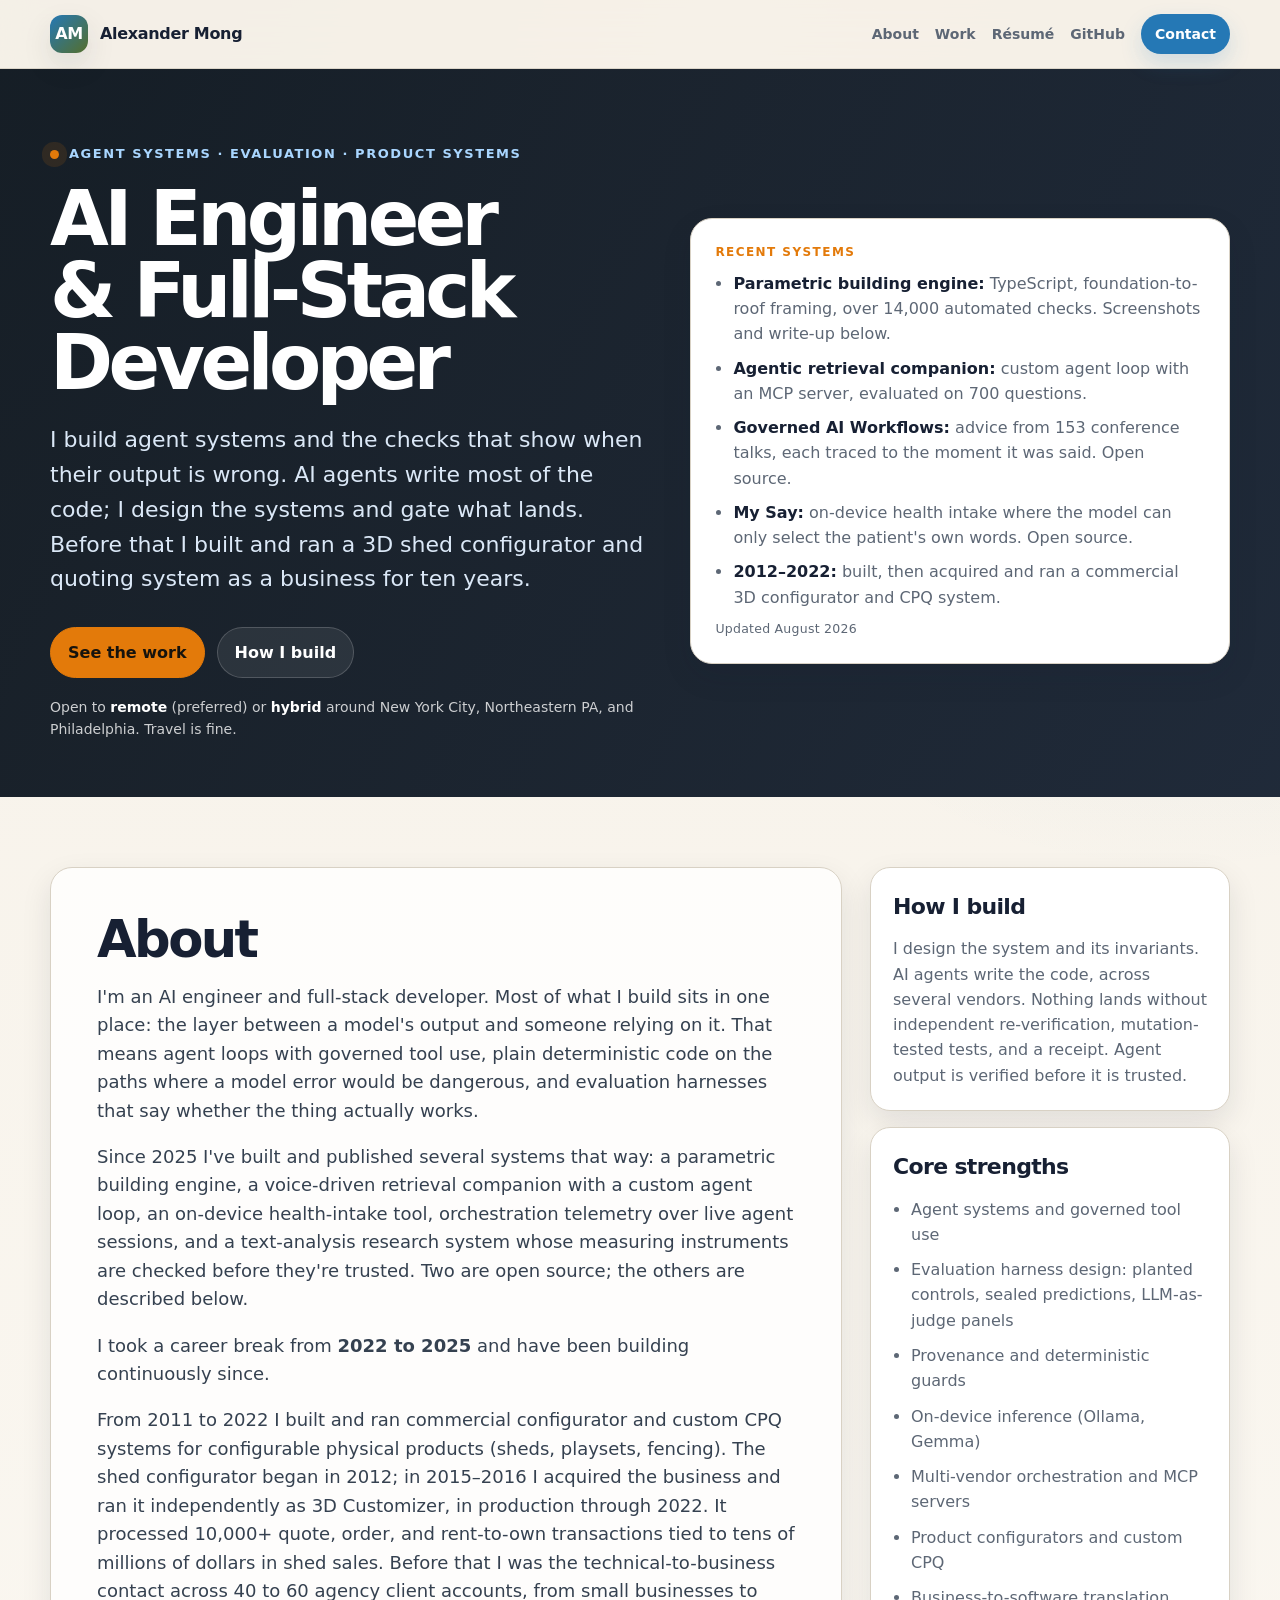
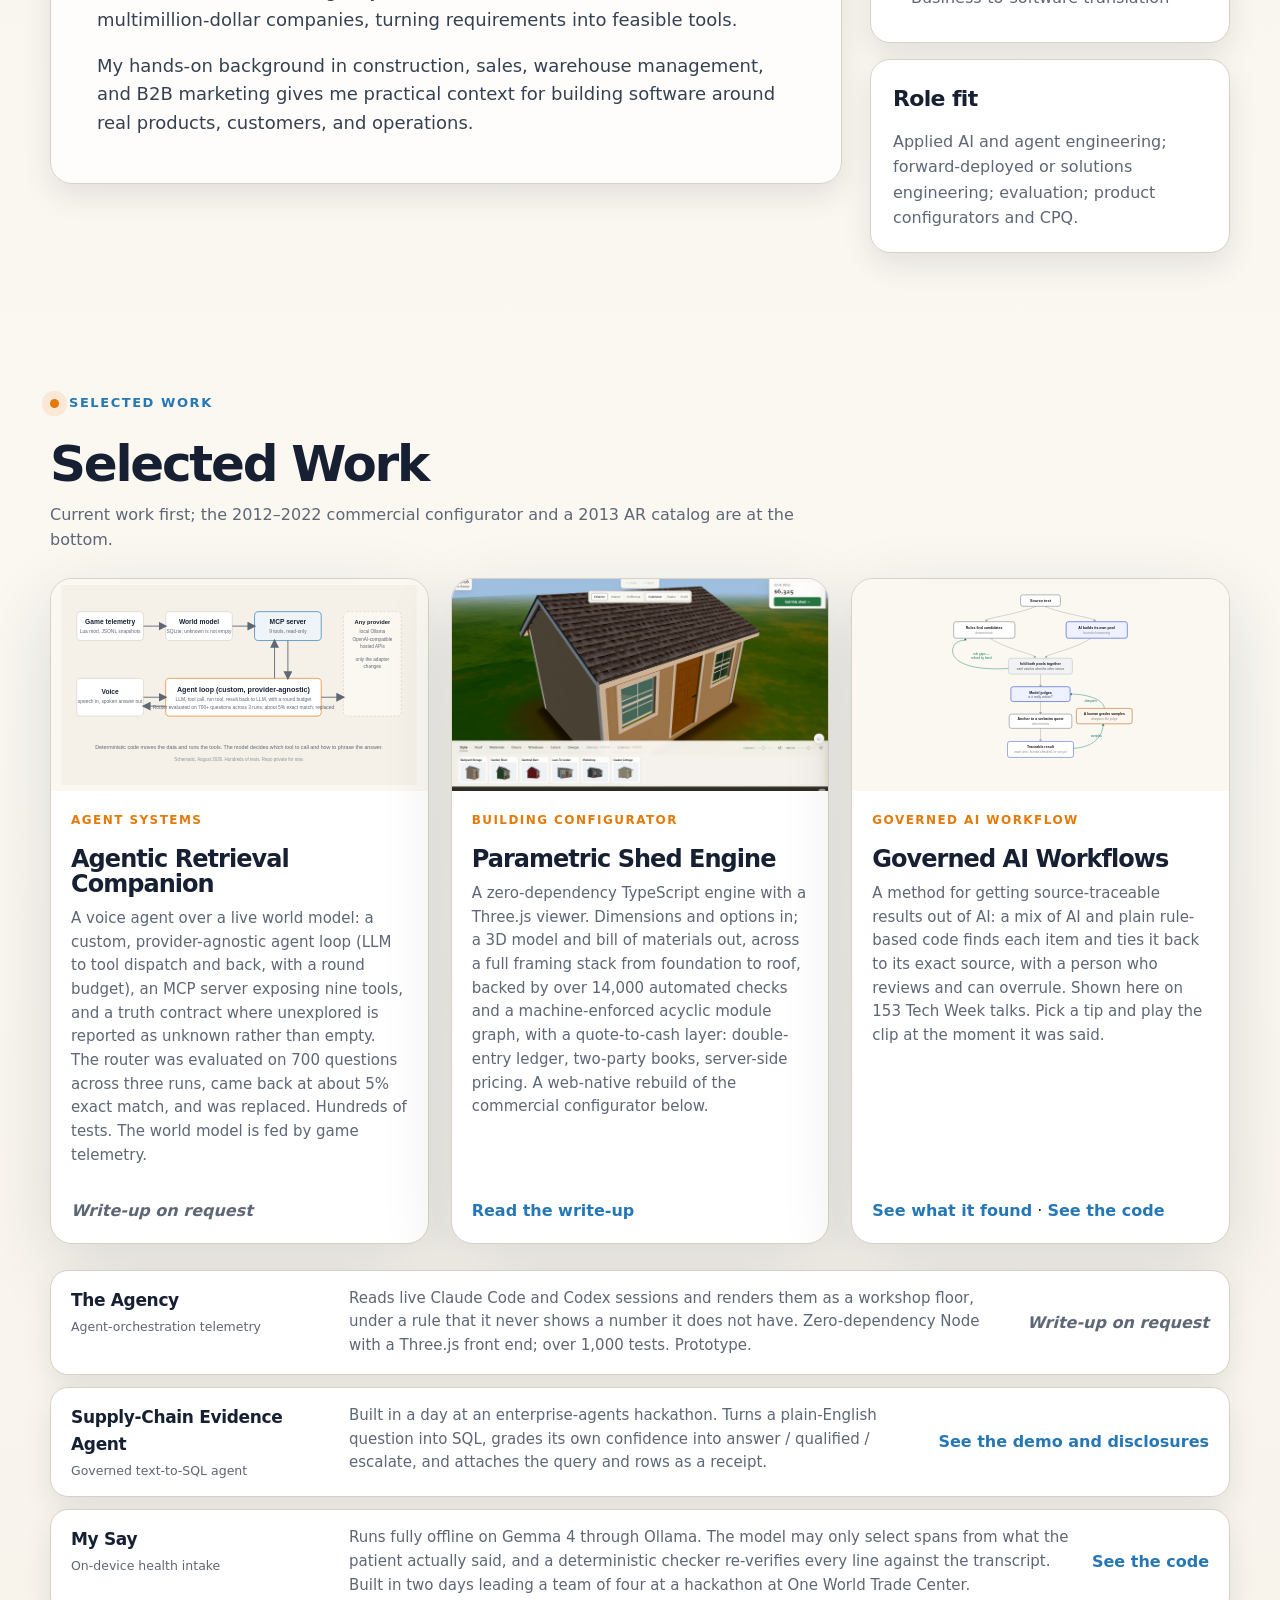
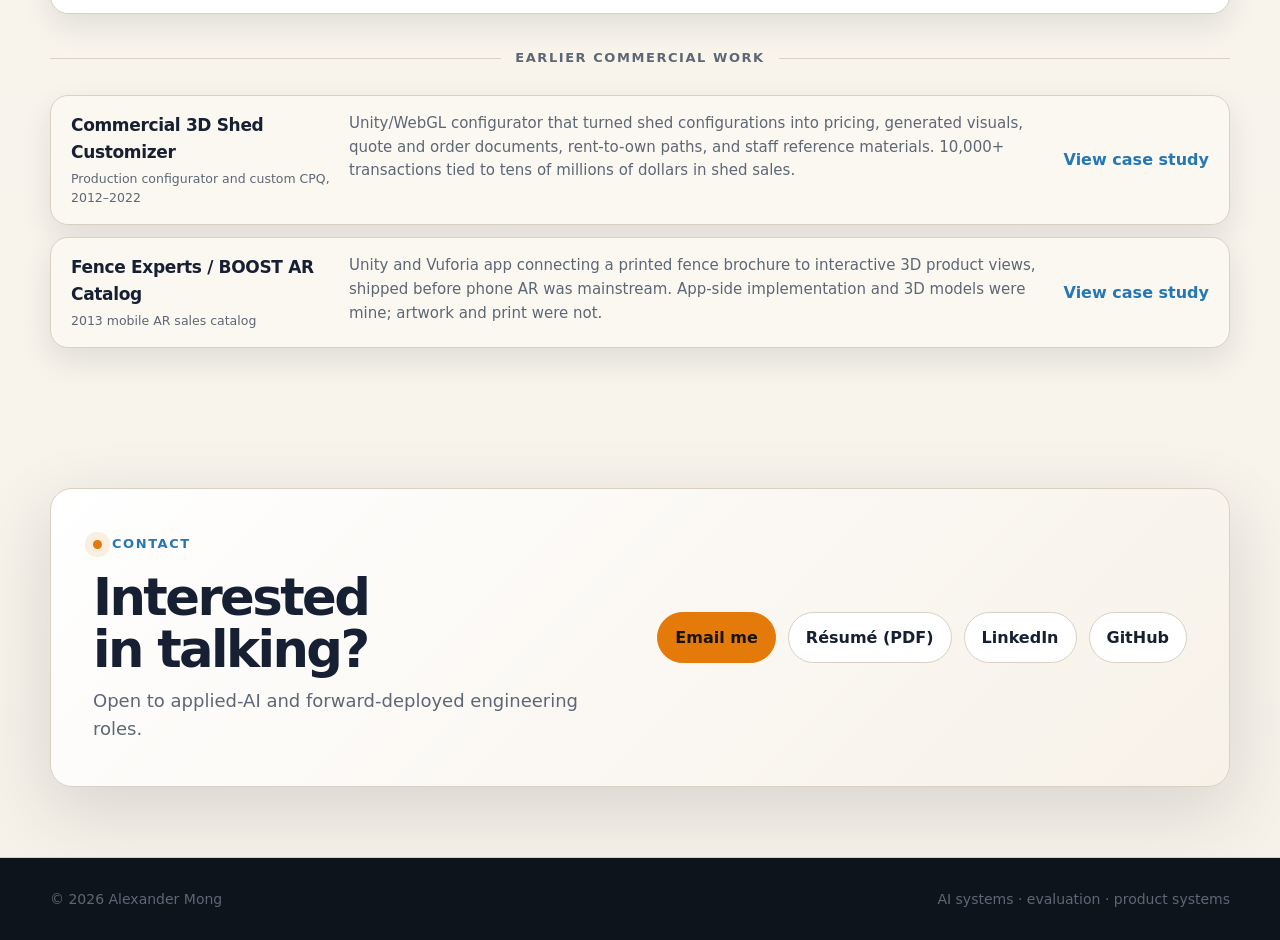
==== commit cda1b204: "Shed Engine: rewrite for current state; add quote-to-cash section; lead with strength" ====
--- a/index.html
+++ b/index.html
@@ -154,7 +154,7 @@
               <div class="kicker">Agent systems</div>
               <h3 id="agentic-retrieval-companion">Agentic Retrieval Companion</h3>
               <p>A voice agent over a live world model: a custom, provider-agnostic agent loop (LLM to tool dispatch and back, with a round budget), an MCP server exposing nine tools, and a truth contract where unexplored is reported as unknown rather than empty. The router was evaluated on 700 questions across three runs, came back at about 5% exact match, and was replaced. Hundreds of tests. The world model is fed by game telemetry.</p>
-              <span class="text-link muted">Repo private for now</span>
+              <span class="text-link muted">Write-up on request</span>
             </div>
           </article>
 
@@ -187,16 +187,16 @@
           <li>
             <div><strong>The Agency</strong> <span class="work-kicker">Agent-orchestration telemetry</span></div>
             <p>Reads live Claude Code and Codex sessions and renders them as a workshop floor, under a rule that it never shows a number it does not have. Zero-dependency Node with a Three.js front end; over 1,000 tests. Prototype.</p>
-            <span class="text-link muted">Repo private for now</span>
+            <span class="text-link muted">Write-up on request</span>
           </li>
           <li>
             <div><strong>Supply-Chain Evidence Agent</strong> <span class="work-kicker">Governed text-to-SQL agent</span></div>
-            <p>Built in a day at an enterprise-agents hackathon. Turns a plain-English question into SQL, grades its own confidence into answer / qualified / escalate, and attaches the query and rows as a receipt. Limits disclosed on the page.</p>
+            <p>Built in a day at an enterprise-agents hackathon. Turns a plain-English question into SQL, grades its own confidence into answer / qualified / escalate, and attaches the query and rows as a receipt.</p>
             <a class="text-link" href="hackathon/index.html">See the demo and disclosures</a>
           </li>
           <li>
             <div><strong>My Say</strong> <span class="work-kicker">On-device health intake</span></div>
-            <p>Runs fully offline on Gemma 4 through Ollama. The model may only select spans from what the patient actually said, and a deterministic checker re-verifies every line against the transcript. Built in two days with a team of four at a hackathon; a prototype, not a product.</p>
+            <p>Runs fully offline on Gemma 4 through Ollama. The model may only select spans from what the patient actually said, and a deterministic checker re-verifies every line against the transcript. Built in two days leading a team of four at a hackathon at One World Trade Center.</p>
             <a class="text-link" href="https://github.com/Alexander-Mong/my-say">See the code</a>
           </li>
         </ul>
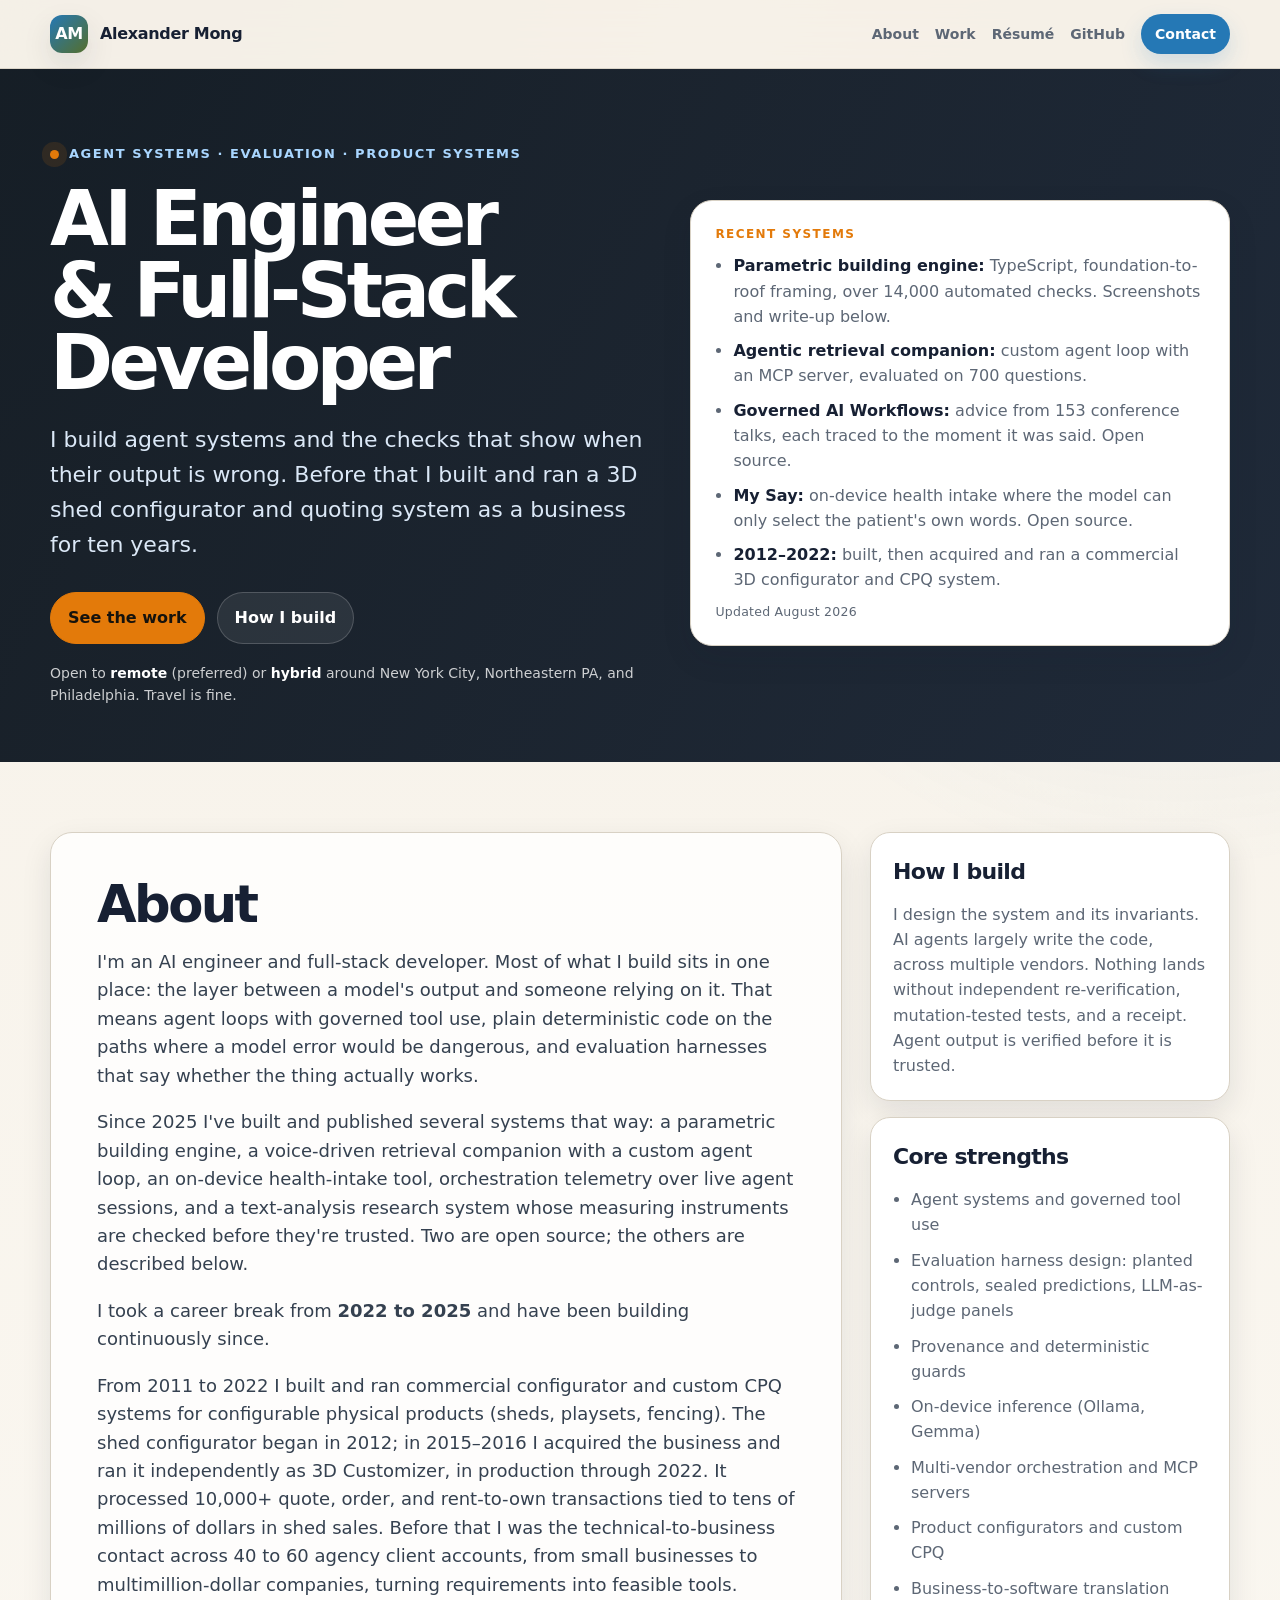
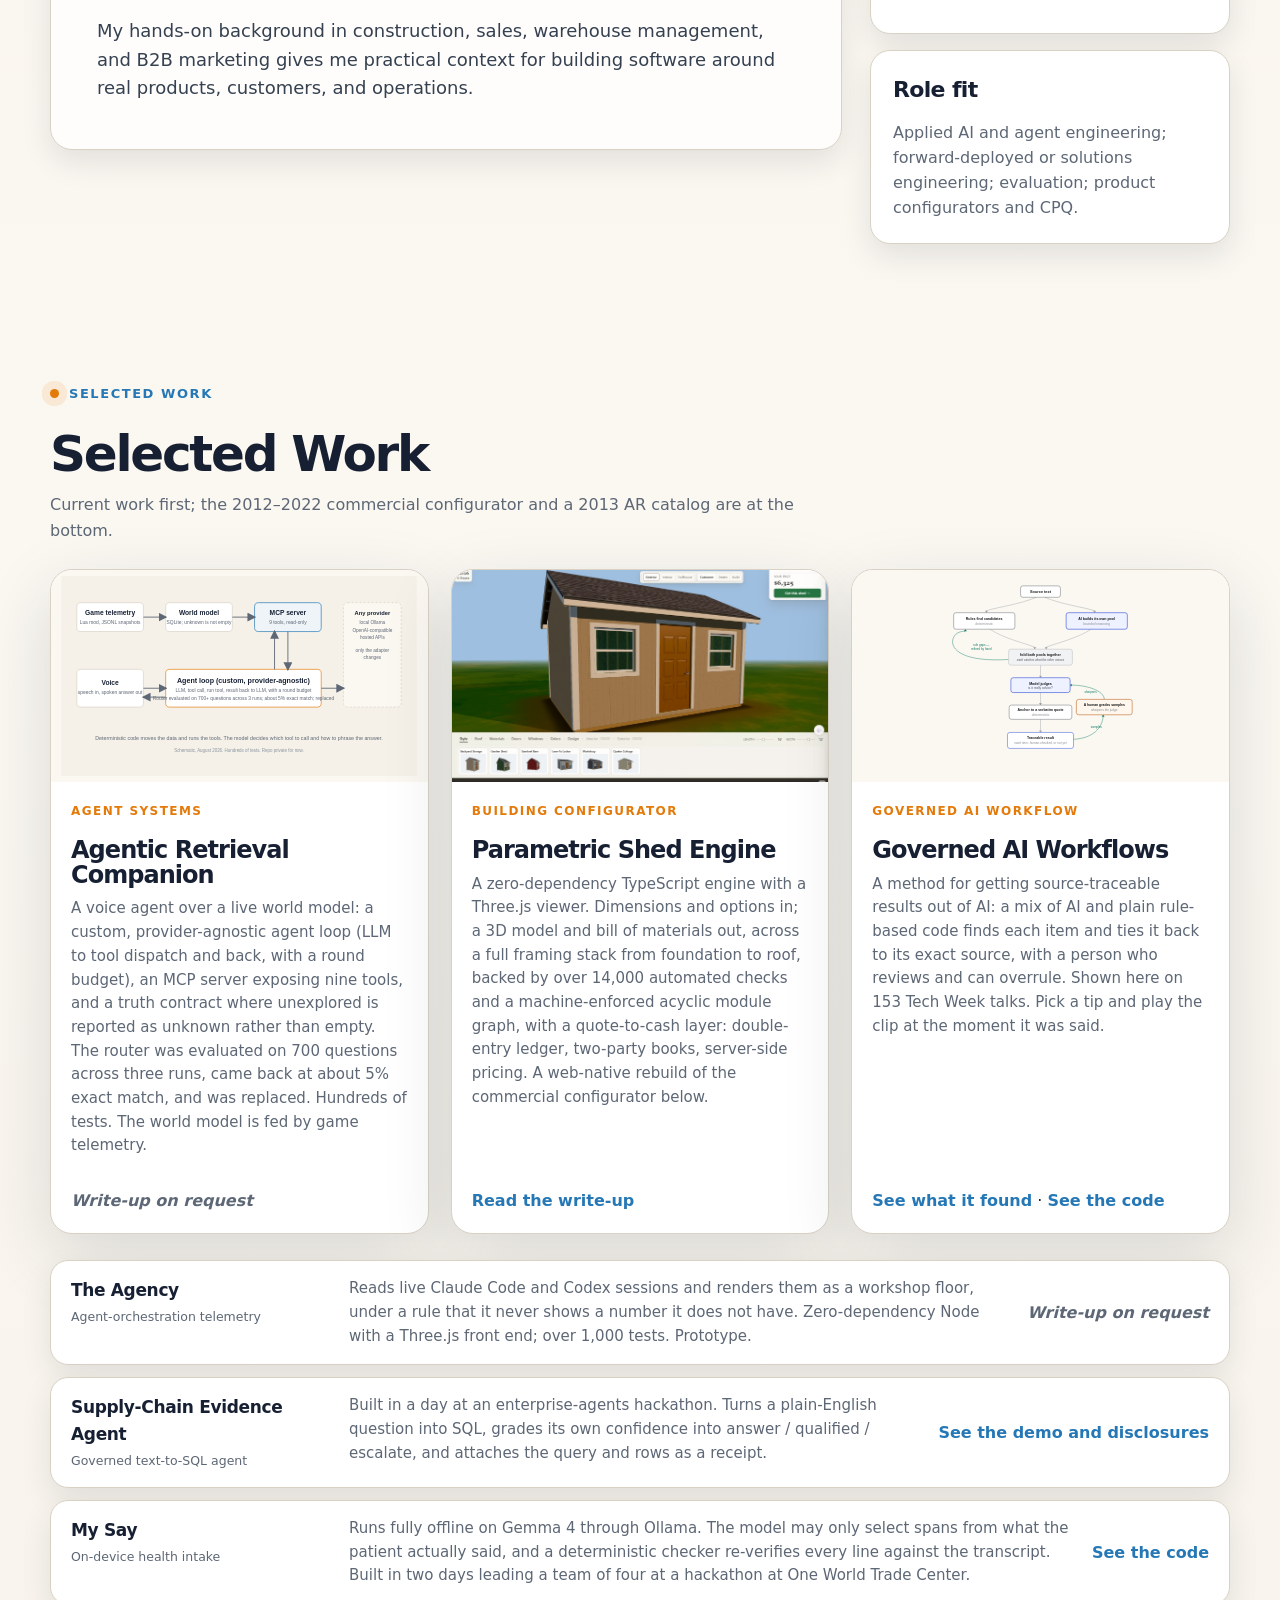
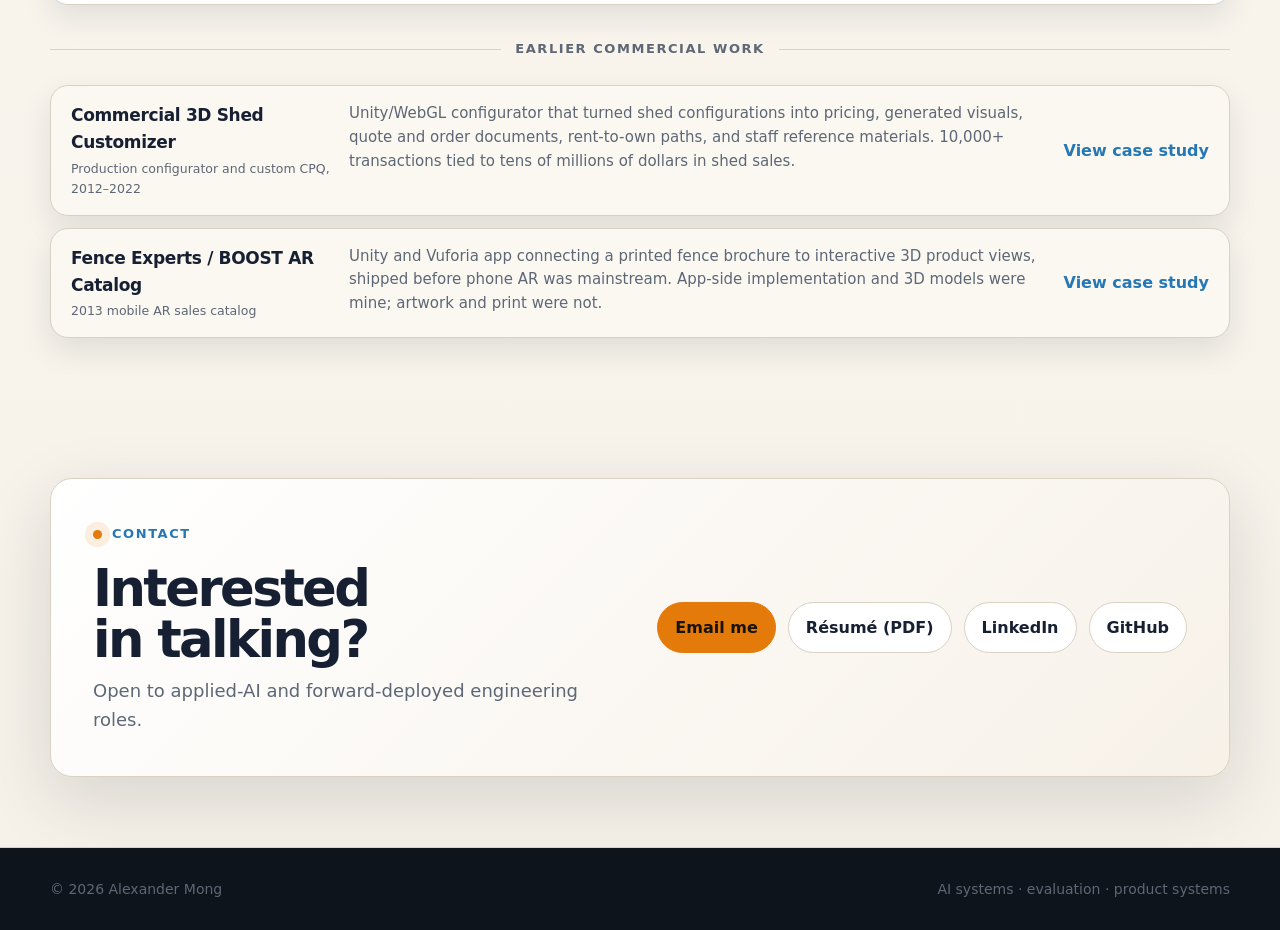
==== commit 77a74ca8: "Tone: agents-write-the-code stated once, in How I build" ====
--- a/index.html
+++ b/index.html
@@ -76,7 +76,7 @@
         <div>
           <div class="eyebrow">Agent systems &middot; Evaluation &middot; Product systems</div>
           <h1>AI Engineer &amp; Full-Stack Developer</h1>
-          <p class="subtitle">I build agent systems and the checks that show when their output is wrong. AI agents write most of the code; I design the systems and gate what lands. Before that I built and ran a 3D shed configurator and quoting system as a business for ten years.</p>
+          <p class="subtitle">I build agent systems and the checks that show when their output is wrong. Before that I built and ran a 3D shed configurator and quoting system as a business for ten years.</p>
           <div class="hero-actions">
             <a class="btn primary" href="#work">See the work</a>
             <a class="btn light" href="#how">How I build</a>
@@ -115,7 +115,7 @@
         <aside class="side-panel">
           <div class="side-card" id="how">
             <h3>How I build</h3>
-            <p>I design the system and its invariants. AI agents write the code, across several vendors. Nothing lands without independent re-verification, mutation-tested tests, and a receipt. Agent output is verified before it is trusted.</p>
+            <p>I design the system and its invariants. AI agents largely write the code, across multiple vendors. Nothing lands without independent re-verification, mutation-tested tests, and a receipt. Agent output is verified before it is trusted.</p>
           </div>
           <div class="side-card">
             <h3>Core strengths</h3>
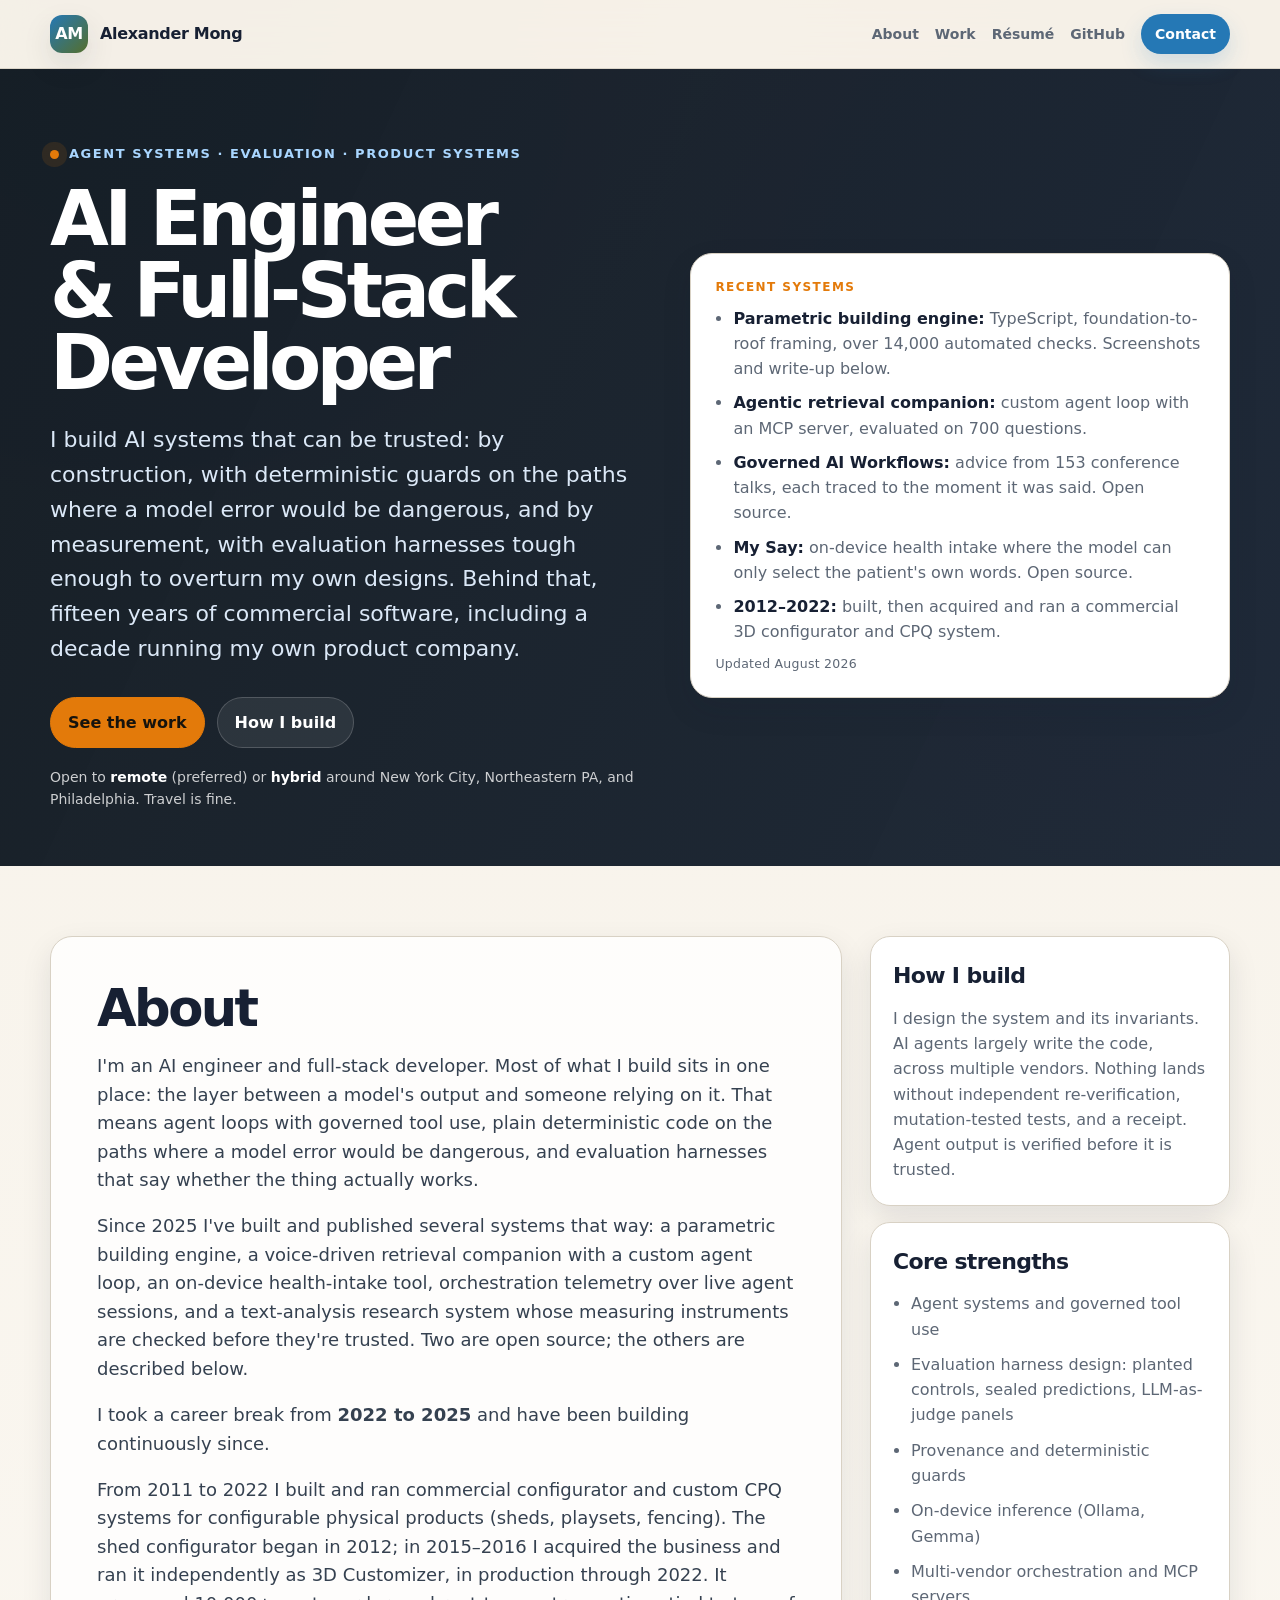
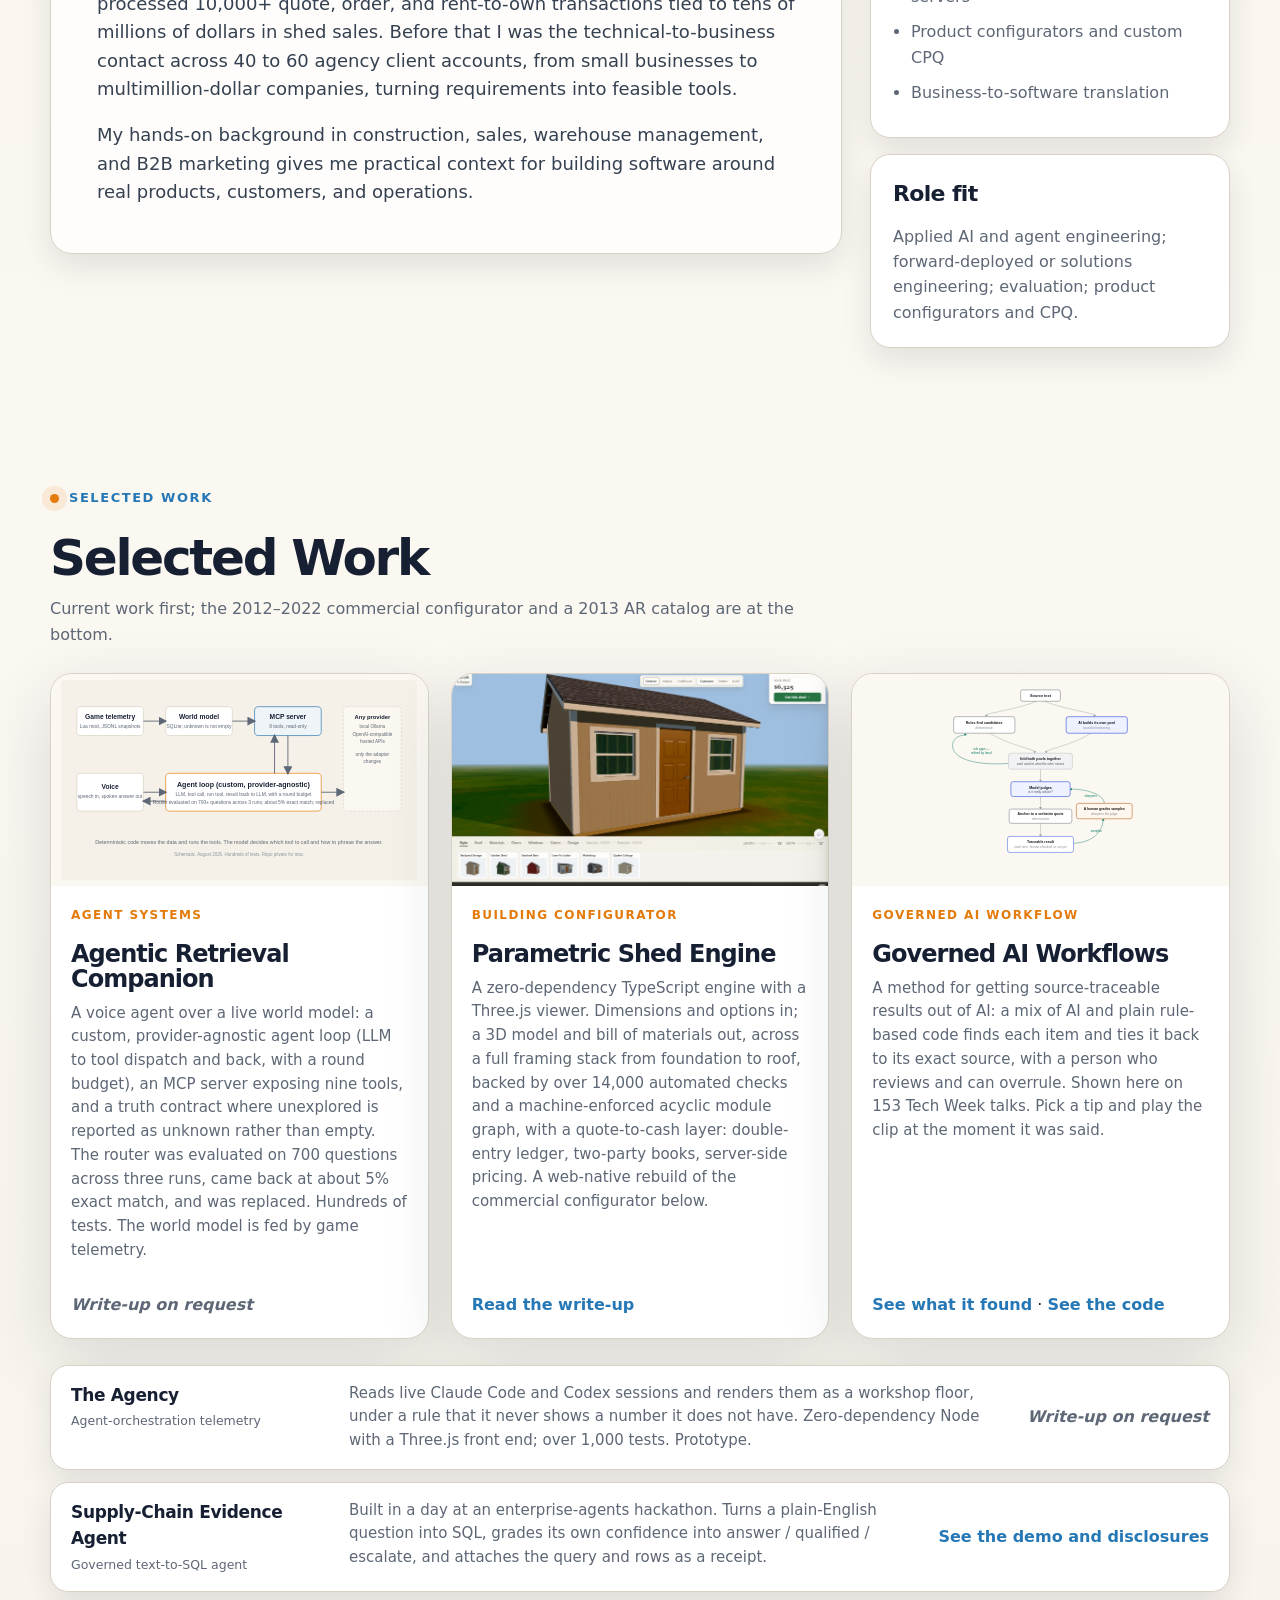
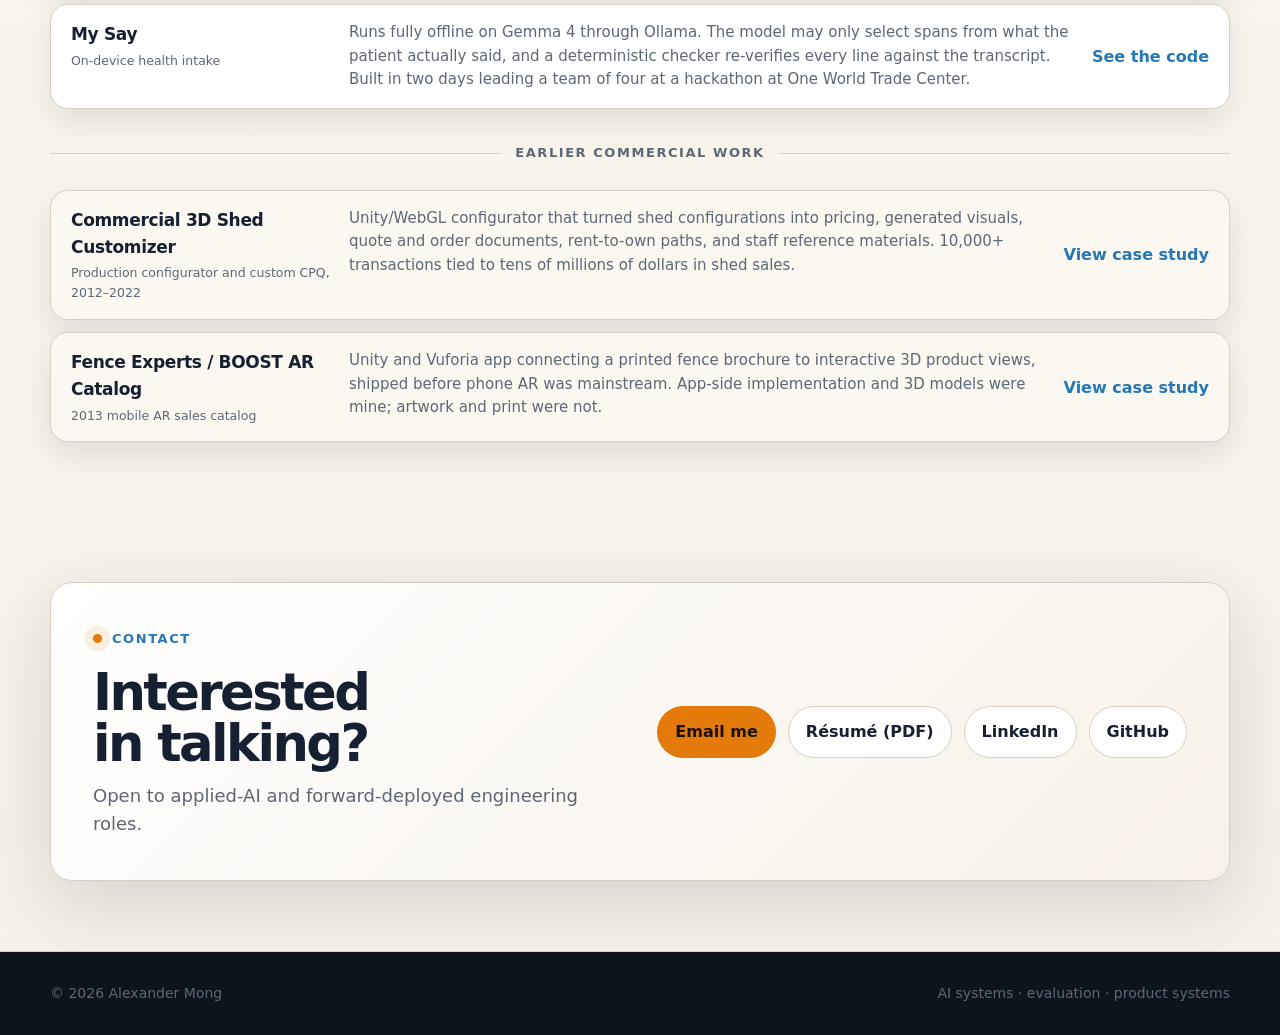
==== commit ae1b383d: "Hero: lead with the trust thesis" ====
--- a/index.html
+++ b/index.html
@@ -76,7 +76,7 @@
         <div>
           <div class="eyebrow">Agent systems &middot; Evaluation &middot; Product systems</div>
           <h1>AI Engineer &amp; Full-Stack Developer</h1>
-          <p class="subtitle">I build agent systems and the checks that show when their output is wrong. Before that I built and ran a 3D shed configurator and quoting system as a business for ten years.</p>
+          <p class="subtitle">I build AI systems that can be trusted: by construction, with deterministic guards on the paths where a model error would be dangerous, and by measurement, with evaluation harnesses tough enough to overturn my own designs. Behind that, fifteen years of commercial software, including a decade running my own product company.</p>
           <div class="hero-actions">
             <a class="btn primary" href="#work">See the work</a>
             <a class="btn light" href="#how">How I build</a>
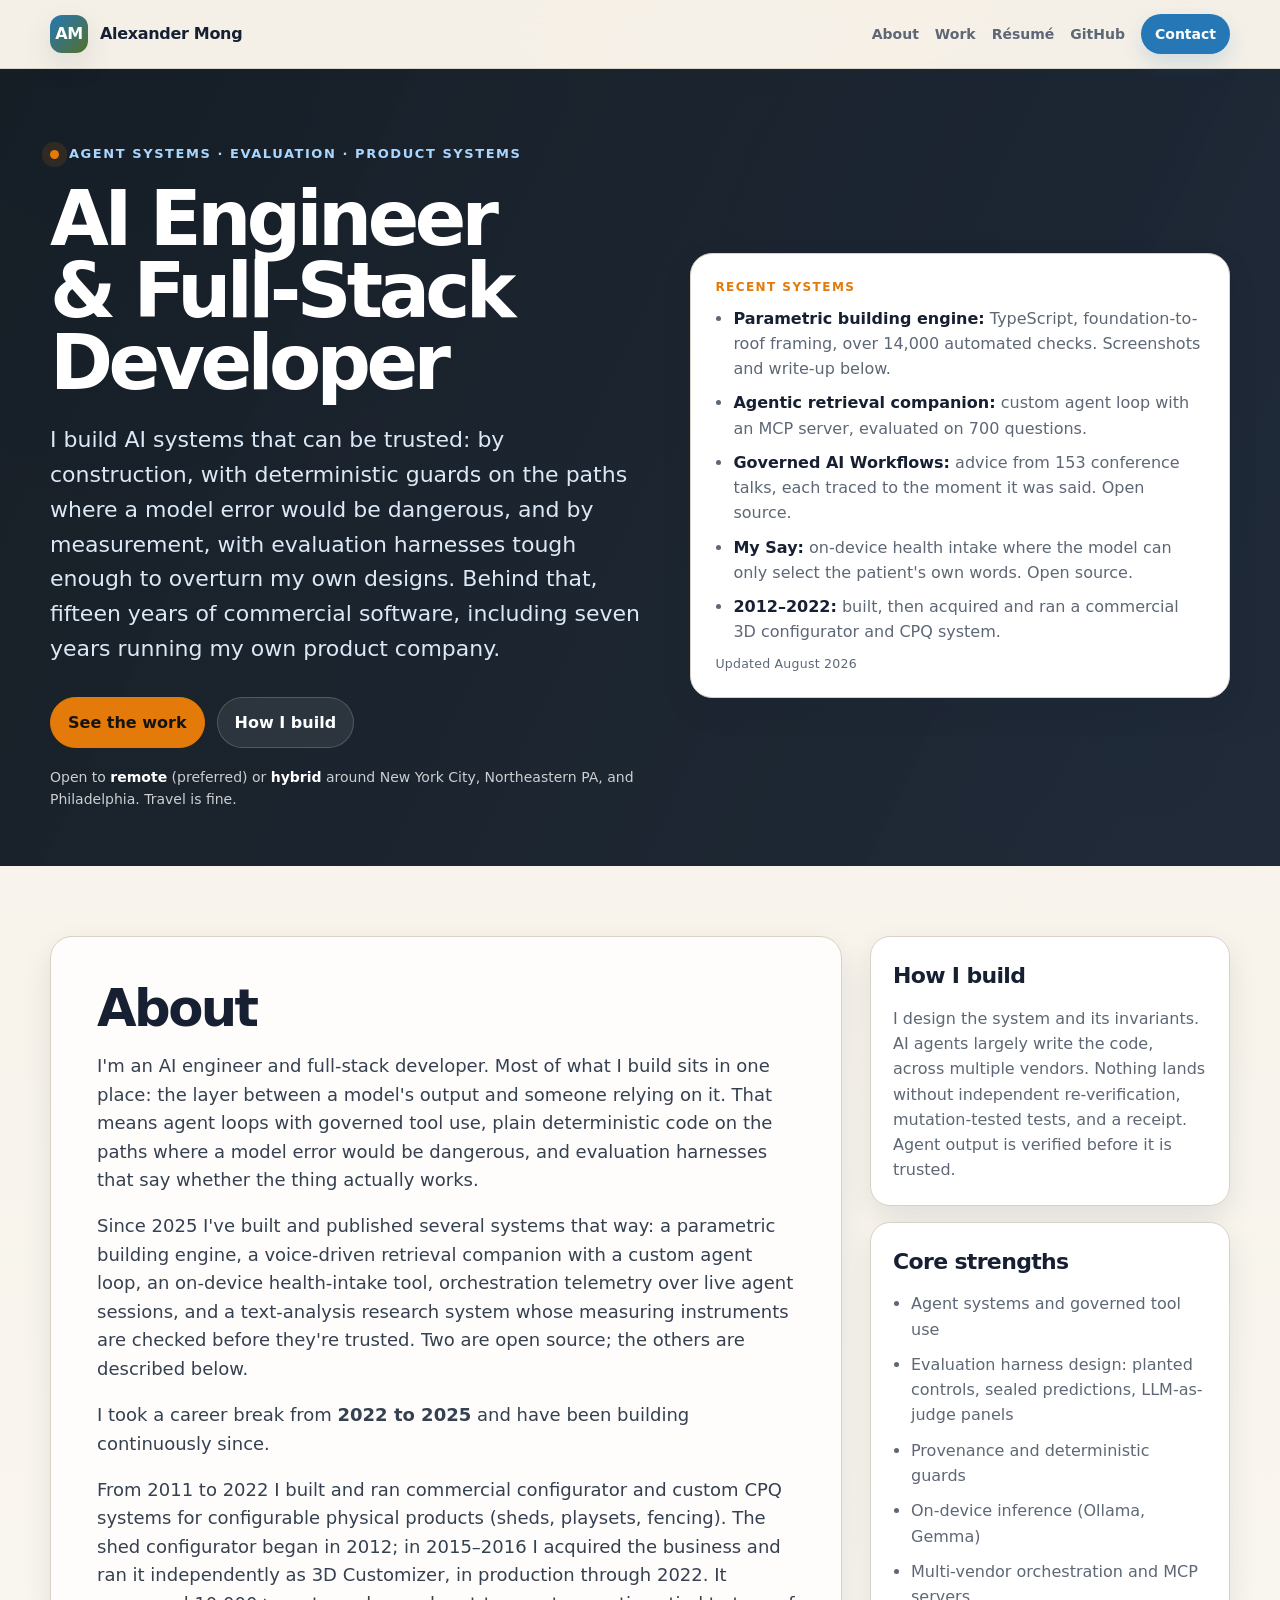
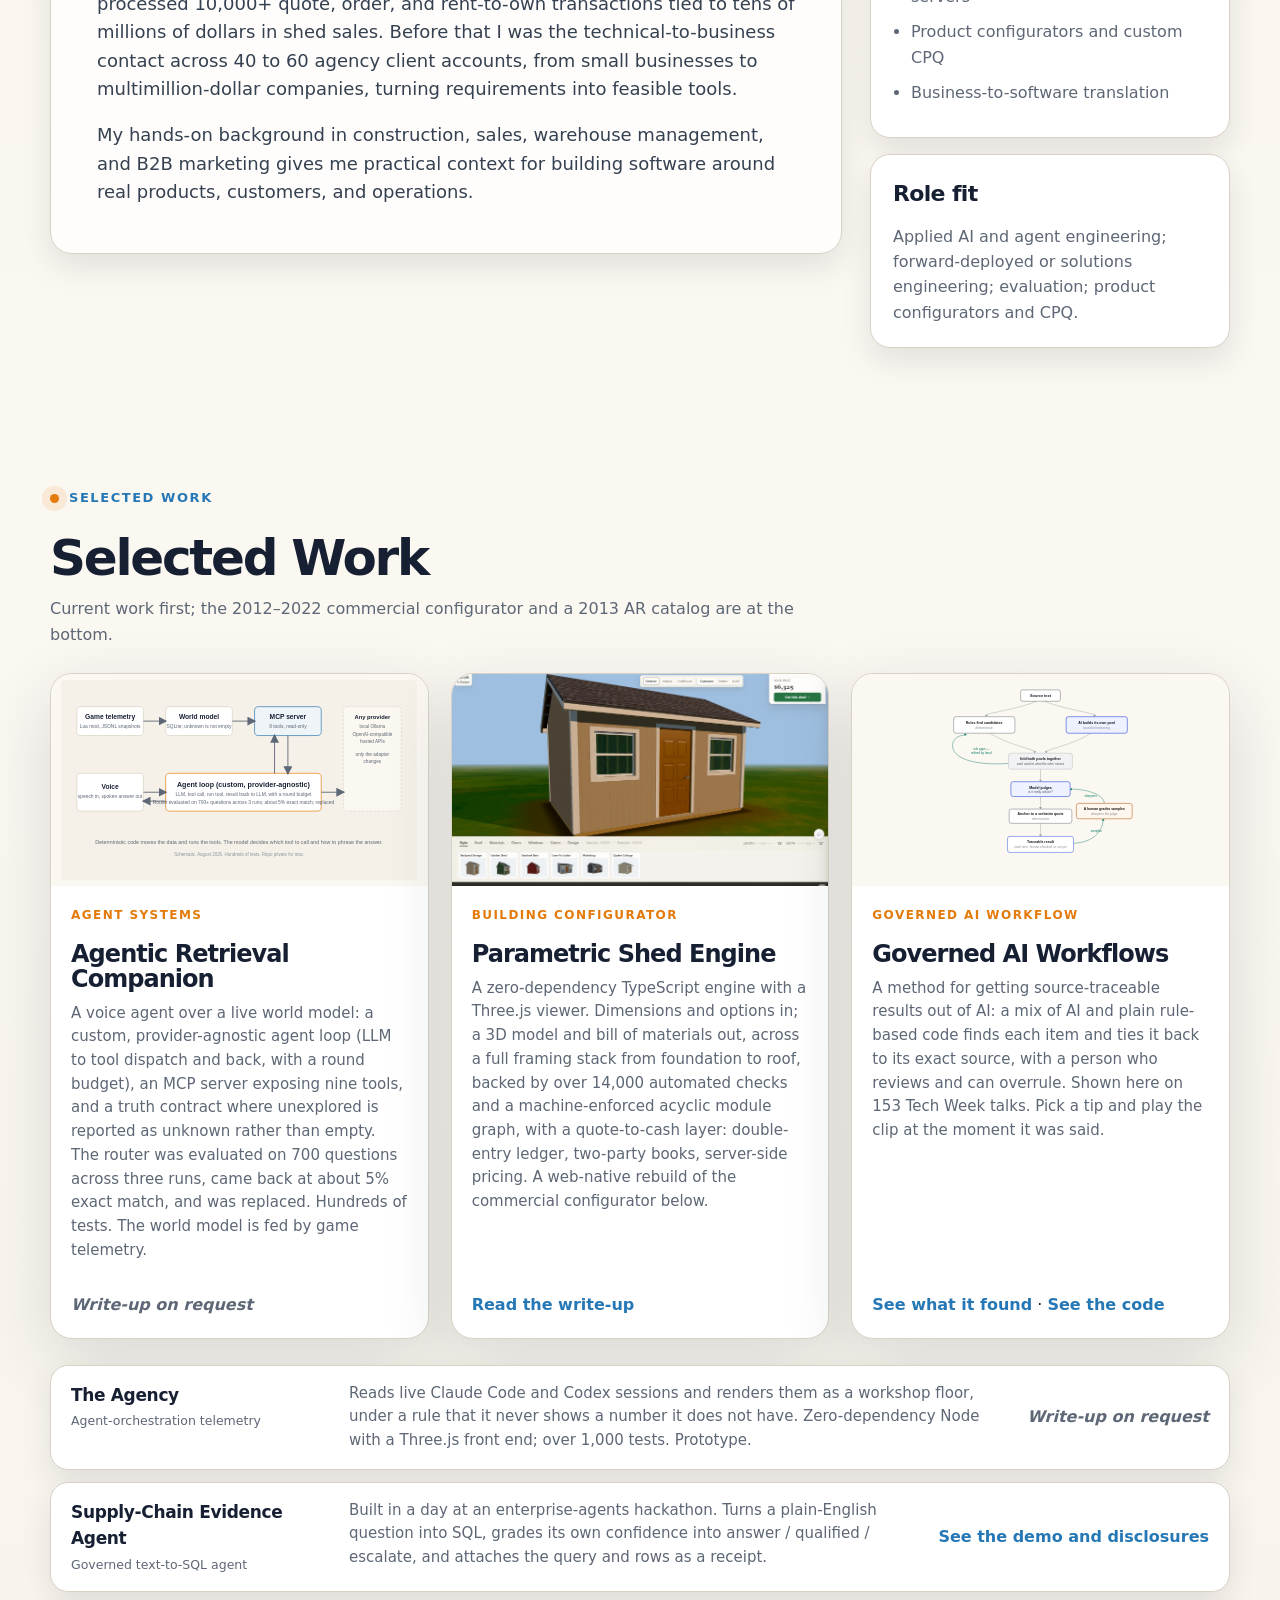
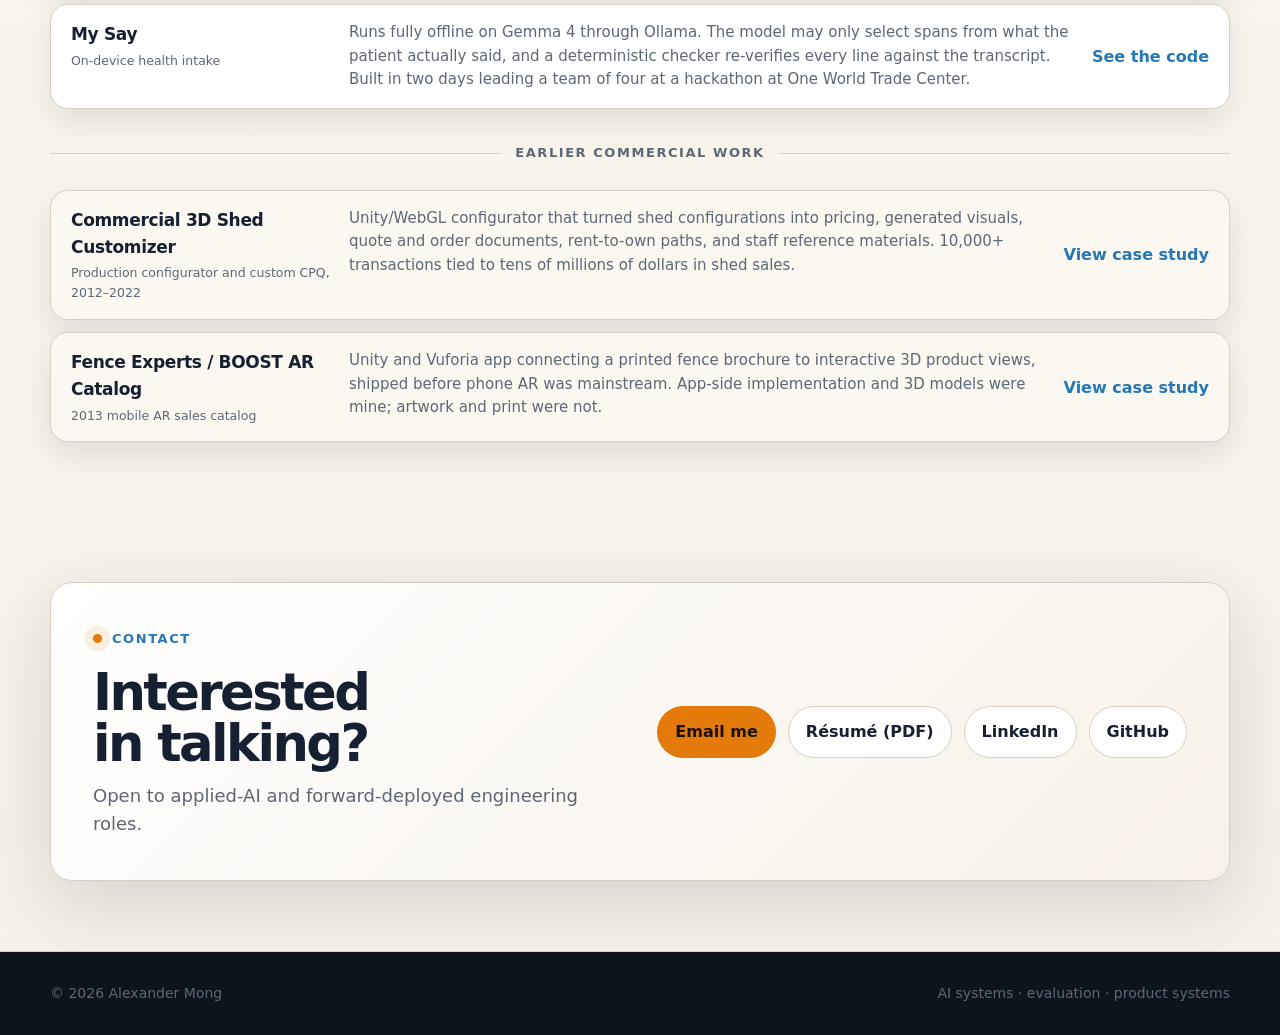
==== commit ad7cab05: "Resume: October 2026 update; hero says seven years" ====
--- a/index.html
+++ b/index.html
@@ -76,7 +76,7 @@
         <div>
           <div class="eyebrow">Agent systems &middot; Evaluation &middot; Product systems</div>
           <h1>AI Engineer &amp; Full-Stack Developer</h1>
-          <p class="subtitle">I build AI systems that can be trusted: by construction, with deterministic guards on the paths where a model error would be dangerous, and by measurement, with evaluation harnesses tough enough to overturn my own designs. Behind that, fifteen years of commercial software, including a decade running my own product company.</p>
+          <p class="subtitle">I build AI systems that can be trusted: by construction, with deterministic guards on the paths where a model error would be dangerous, and by measurement, with evaluation harnesses tough enough to overturn my own designs. Behind that, fifteen years of commercial software, including seven years running my own product company.</p>
           <div class="hero-actions">
             <a class="btn primary" href="#work">See the work</a>
             <a class="btn light" href="#how">How I build</a>
